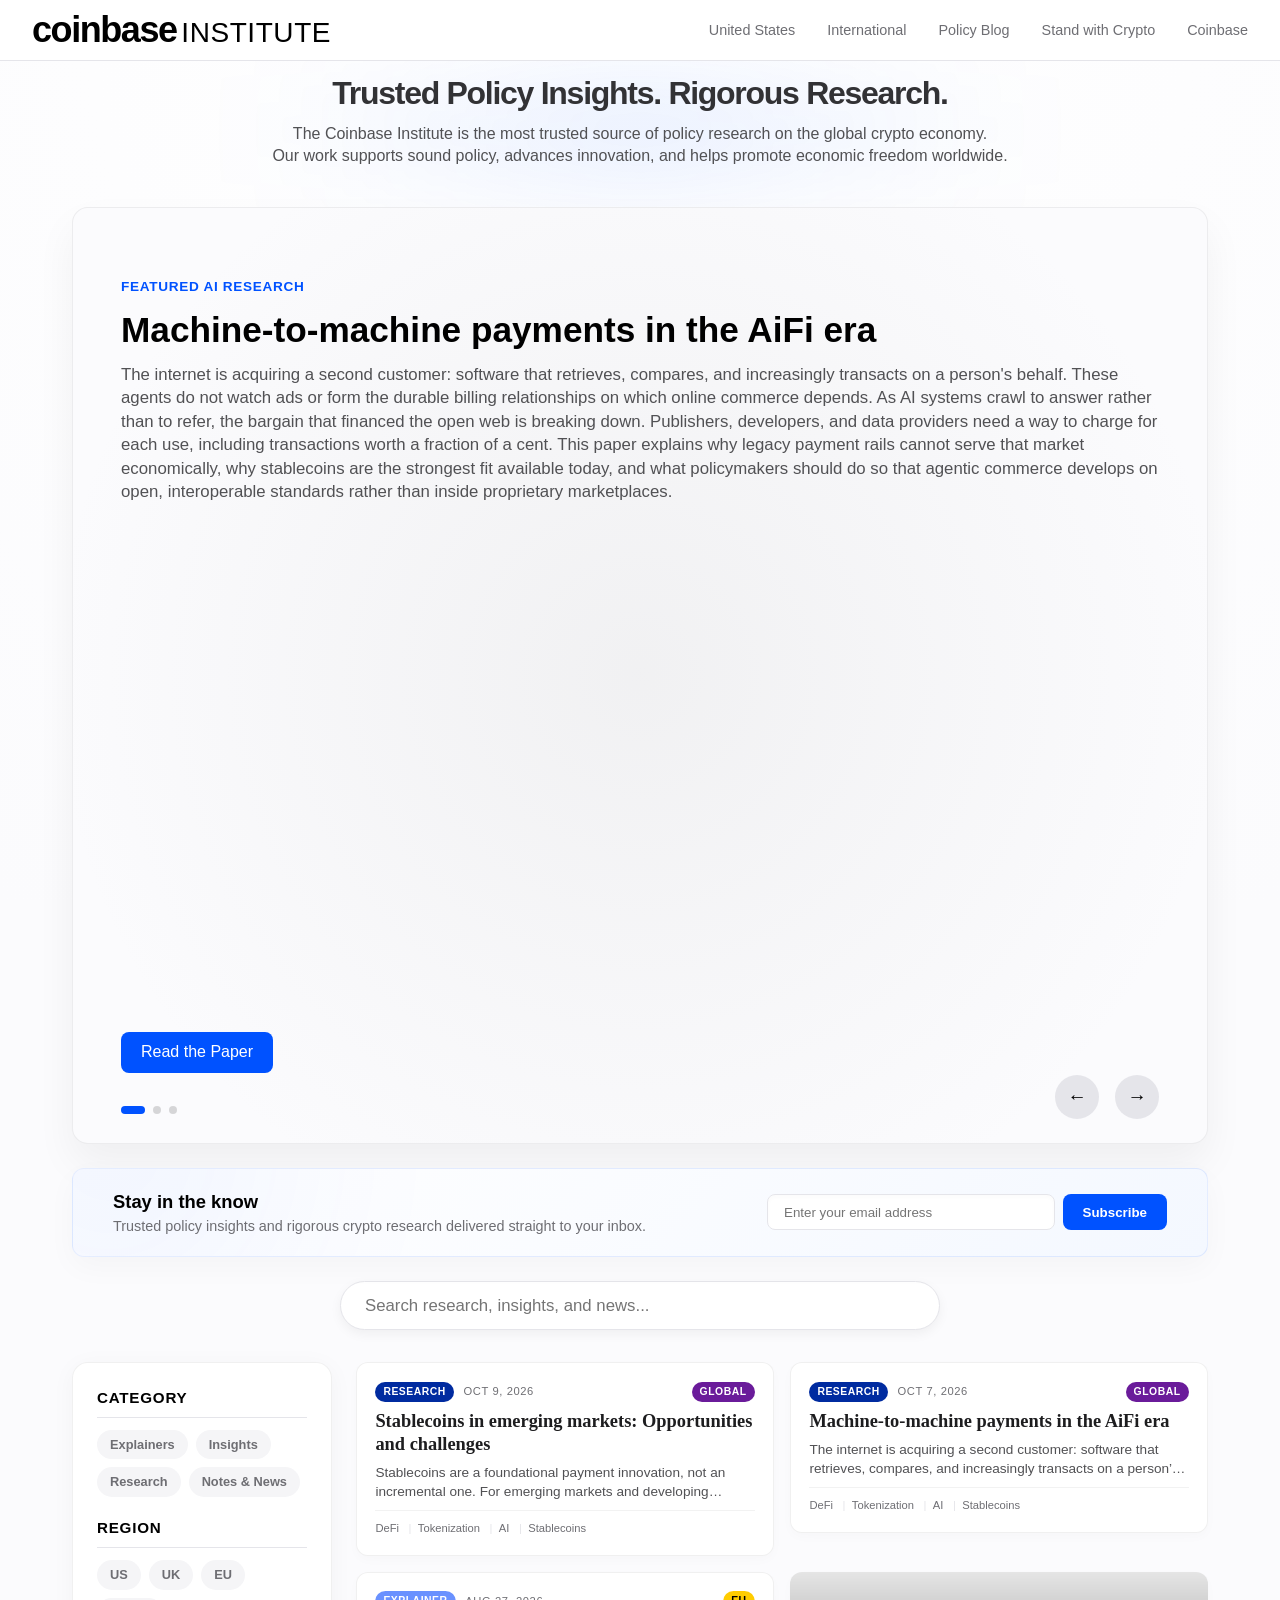
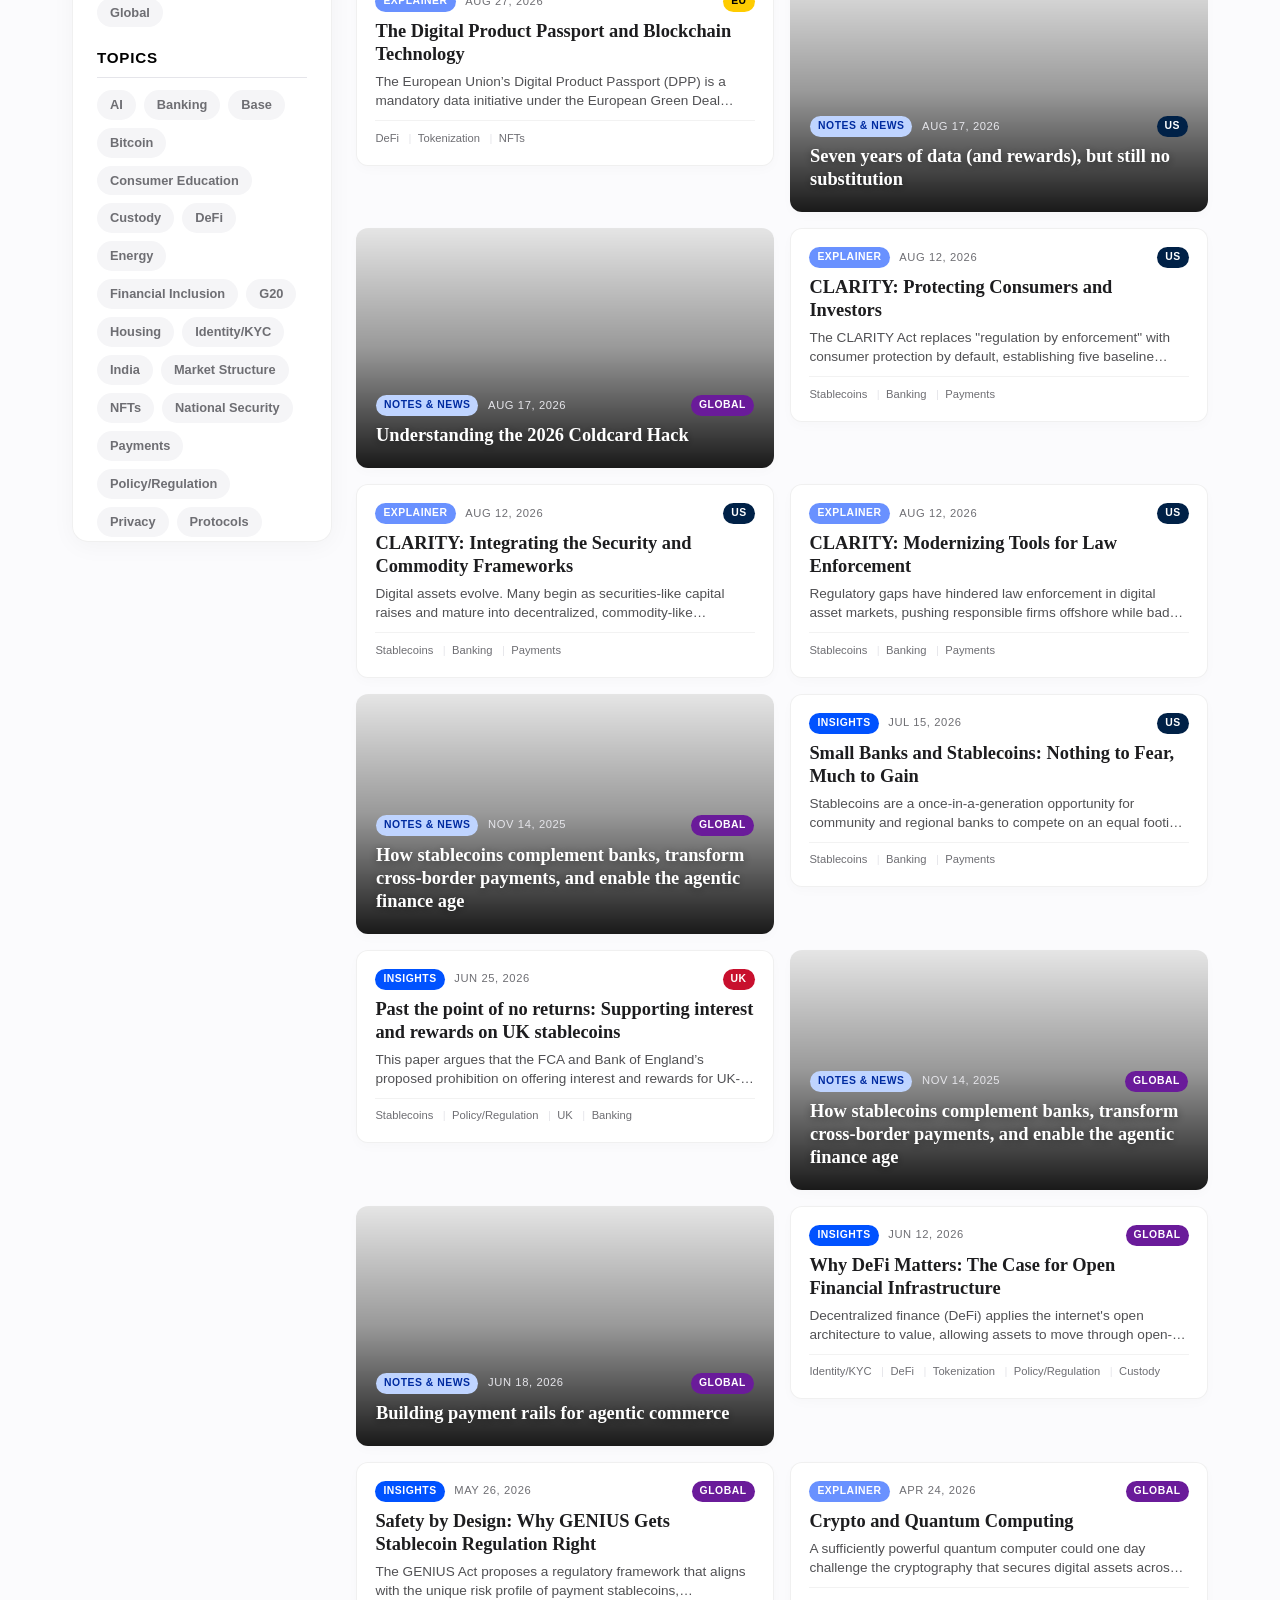
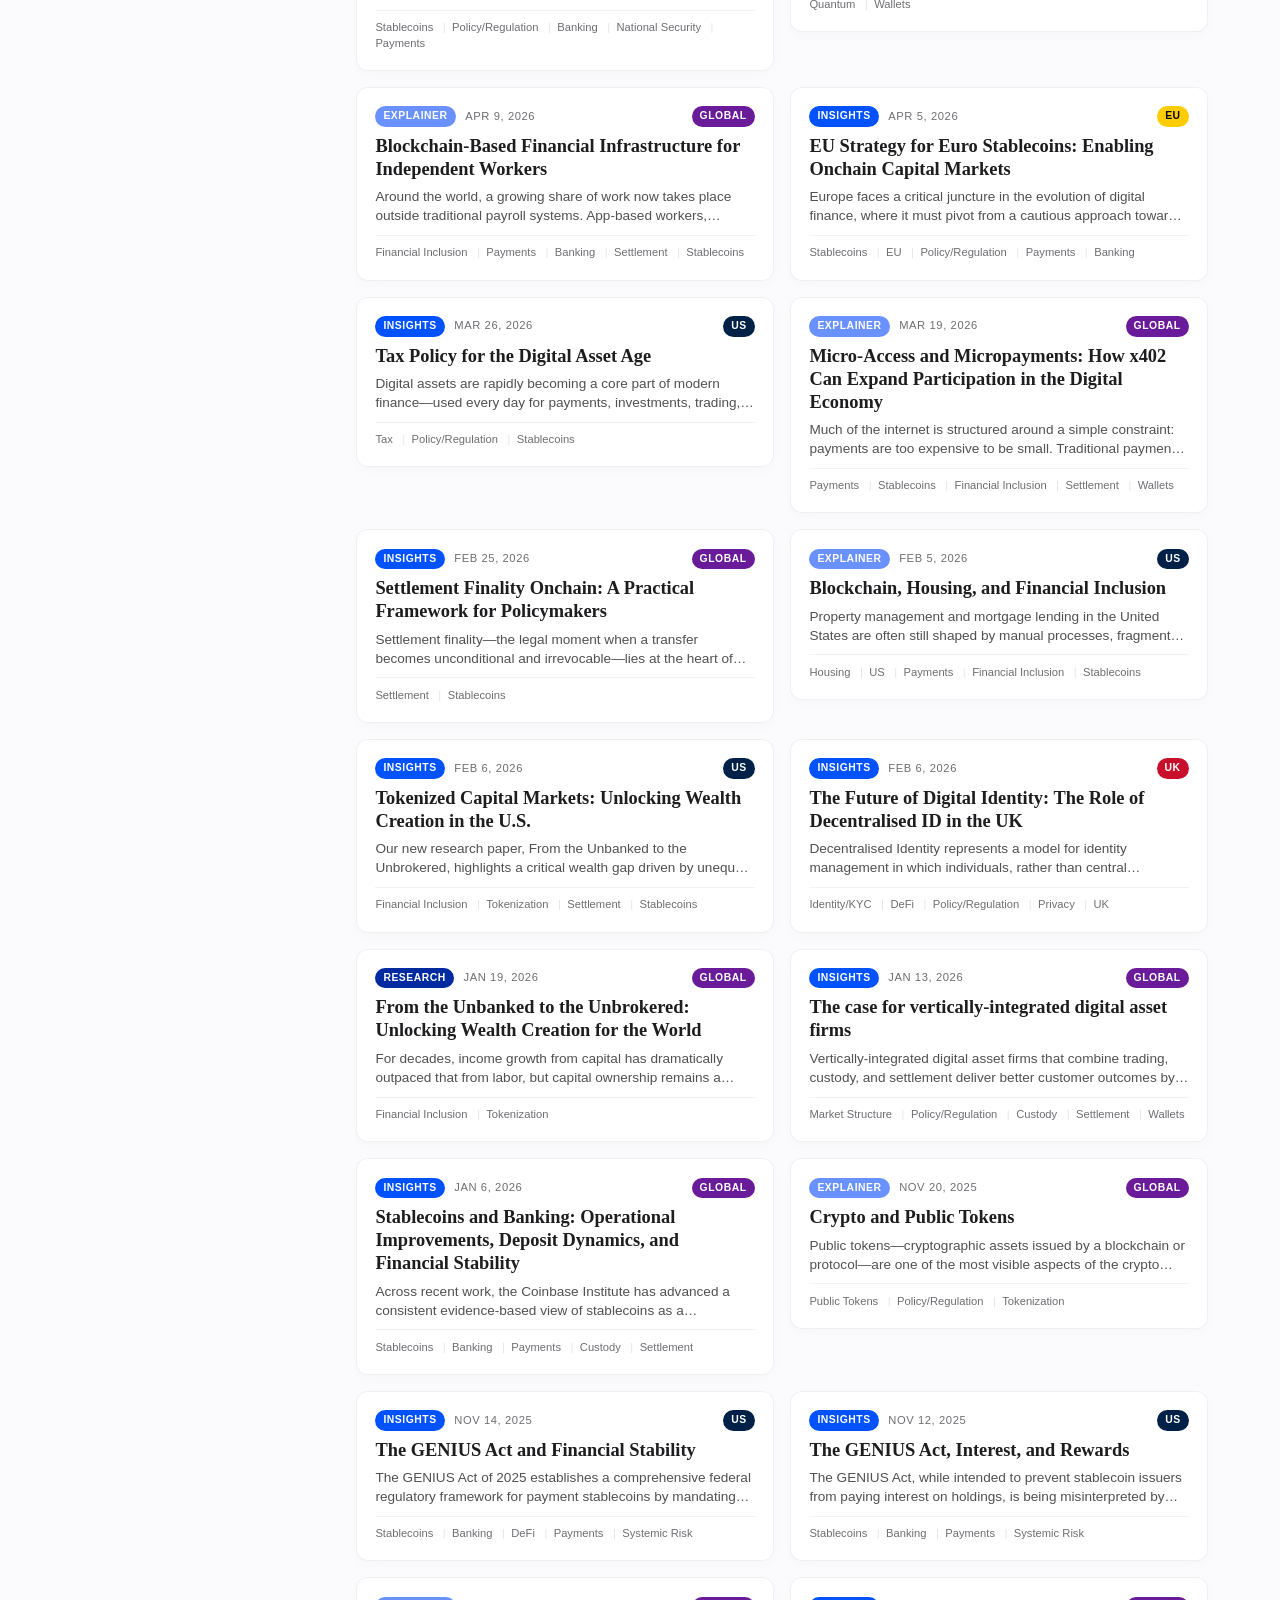
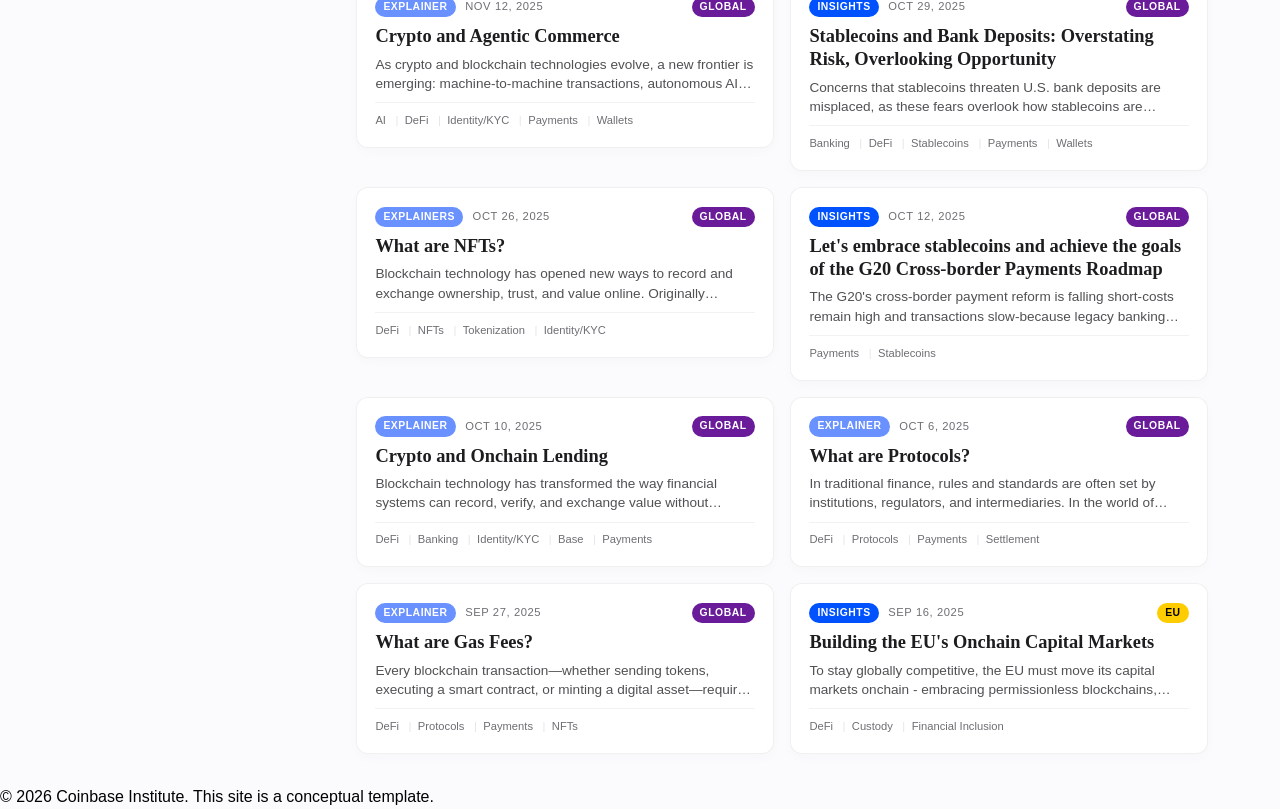
==== index.html @ 9f31e8f9 "Add files via upload" ====
<!DOCTYPE html>
<html lang="en">
<head>
    <meta charset="UTF-8">
    <meta name="viewport" content="width=device-width, initial-scale=1.0">
    <title>Coinbase Institute | Research & Policy</title>
    <style>
        
        /* Coinbase Sans Custom Fonts */
        @font-face {
            font-family: 'Coinbase Sans';
            src: url('Coinbase_Sans-Regular-web-1.32.ttf') format('truetype');
            font-weight: 400;
            font-style: normal;
        }
        @font-face {
            font-family: 'Coinbase Sans';
            src: url('Coinbase_Text-Medium-web-1.32.ttf') format('truetype');
            font-weight: 500;
            font-style: normal;
        }
        @font-face {
            font-family: 'Coinbase Sans';
            src: url('Coinbase_Sans-Bold-web-1.32.ttf') format('truetype');
            font-weight: 700;
            font-style: normal;
        }

        :root {
            /* Brand Guidelines Colors */
            --primary: #000000;
            --bg-color: #ffffff;
            --text-secondary: #6e6e73;
            --accent: #0052FF;
            --gold-accent: #CFB53B; 
            --silver-bg: #F5F5F7;
            --border-color: #e5e5ea;
            
            --font-sans: 'Coinbase Sans', -apple-system, BlinkMacSystemFont, "Segoe UI", Roboto, Helvetica, Arial, sans-serif;
            --font-serif: 'Coinbase Sans', Georgia, serif;
        }

        * {
            box-sizing: border-box;
            margin: 0;
            padding: 0;
        }

        body {
            font-family: var(--font-sans);
            color: var(--primary);
            background-color: var(--bg-color);
            line-height: 1.4;
            -webkit-font-smoothing: antialiased;
            background-color: #fbfbfd;
            background-image: radial-gradient(circle at 50% 0%, #ffffff 0%, #fbfbfd 100%);
            background-attachment: fixed;
        }

        header {
            border-bottom: 1px solid var(--border-color);
            padding: 0.75rem 2rem;
            display: flex;
            justify-content: space-between;
            align-items: center;
            position: sticky;
            top: 0;
            background: rgba(255, 255, 255, 0.95);
            backdrop-filter: blur(10px);
            z-index: 100;
        }

        .logo {
            text-decoration: none;
            color: var(--primary);
            display: flex;
            align-items: baseline;
            gap: 0.3rem;
            line-height: 1;
        }
        
        .logo .logo-bold {
            font-family: var(--font-sans);
            font-weight: 700;
            font-size: 2.25rem;
            letter-spacing: -0.04em;
        }

        .logo .logo-light {
            font-family: var(--font-sans);
            font-weight: 400; 
            font-size: 1.75rem;
            text-transform: uppercase;
            letter-spacing: 0.02em;
            color: var(--primary);
        }

        nav ul {
            display: flex;
            list-style: none;
            gap: 2rem;
        }

        nav a {
            text-decoration: none;
            color: var(--text-secondary);
            font-weight: 500;
            font-size: 0.9rem;
            transition: color 0.2s;
        }

        nav a:hover, nav a.active {
            color: var(--primary);
        }

        main {
            max-width: 1200px;
            margin: 0 auto;
            padding: 1rem 2rem 2rem; 
        }

        .hero {
            position: relative !important;
            margin: 0 auto 1.5rem auto !important;
            max-width: 100% !important; 
            display: flex !important;
            flex-direction: column !important;
            align-items: center !important;
            justify-content: center !important;
            text-align: center !important;
            padding: 0 0 1rem 0 !important; 
        }
        .hero::before {
            content: '';
            position: absolute;
            top: -10%; left: -10%; right: -10%; bottom: -10%;
            background: radial-gradient(circle at 50% 50%, rgba(0, 82, 255, 0.08) 0%, transparent 60%);
            z-index: -1;
            border-radius: 50%;
            filter: blur(40px);
            pointer-events: none;
        }
        .hero h1 {
            width: 100% !important;
            text-align: center !important;
            font-size: 3 rem !important;
            font-weight: 700 !important;
            letter-spacing: -0.04em !important;
            color: #323235 !important;
            margin-bottom: 0.75rem !important; 
            line-height: 1.05 !important;
            display: block !important;
        }
        .hero p {
            width: 100% !important;
            text-align: center !important;
            font-size: 2 rem !important;
            color: #515154 !important;
            max-width: 100% !important; 
            margin: 0 auto !important;
            display: block !important;
        }

        /* -- INTERACTIVE CAROUSEL ENHANCEMENTS -- */
        .carousel-wrapper {
            background: #fbfbfd !important;
            border-radius: 16px !important;
            margin-bottom: 1.5rem !important; 
            box-shadow: 0 20px 40px rgba(0,0,0,0.05) !important;
            border: 1px solid rgba(0,0,0,0.06) !important;
            position: relative;
            overflow: hidden;
            transition: box-shadow 0.4s ease, border-color 0.4s ease !important;
        }

        .carousel-wrapper:hover {
            box-shadow: 0 0 40px rgba(0, 0, 0, 0.08) !important;
            border-color: rgba(0, 0, 0, 0.1) !important;
        }

        .carousel-wrapper::before {
            content: '';
            position: absolute;
            top: -50%; left: -50%;
            width: 200%; height: 200%;
            background: radial-gradient(circle at center, rgba(200, 200, 200, 0.2) 0%, transparent 40%);
            animation: rotateOrb 20s linear infinite;
            pointer-events: none;
            z-index: 0;
        }

        @keyframes rotateOrb {
            0% { transform: rotate(0deg) scale(1); }
            50% { transform: rotate(180deg) scale(1.2); }
            100% { transform: rotate(360deg) scale(1); }
        }

        .carousel-track {
            display: flex;
            transition: transform 0.5s ease-in-out;
            z-index: 1;
            position: relative;
        }
        
        .carousel-slide {
            min-width: 100%;
            padding: 3rem 3rem; 
            box-sizing: border-box;
            display: flex;
            flex-direction: column;
            justify-content: center;
        }

        .carousel-slide h2 {
            font-size: 2.2rem;
            line-height: 1.2;
            margin-bottom: 0.75rem;
            color: #000000 !important; 
            font-weight: 700 !important;
        }

        .carousel-slide p {
            font-size: 1.05rem;
            color: #515154 !important;
            margin-bottom: 1.5rem;
            max-width: 100%;
        }

        .carousel-slide a.btn {
            display: inline-block;
            background: #0052FF !important;
            color: #ffffff !important;
            padding: 0.6rem 1.25rem;
            text-decoration: none;
            border-radius: 8px !important;
            font-weight: 500;
            width: fit-content;
            transition: background 0.2s;
        }

        .carousel-slide a.btn:hover {
            background: #0040cc !important;
        }

        .carousel-slide .category-tag {
            background: transparent !important;
            color: var(--accent) !important;
            border: none !important;
            padding: 0 !important;
            margin-bottom: 0.75rem !important;
            font-weight: 700 !important;
            font-size: 0.85rem !important;
            text-transform: uppercase !important;
            letter-spacing: 0.05em !important;
        }

        /* Animate Content within active slide */
        .carousel-slide h2, .carousel-slide p, .carousel-slide a.btn, .carousel-slide .category-tag {
            opacity: 0;
            transform: translateY(15px);
            transition: all 0.6s cubic-bezier(0.16, 1, 0.3, 1);
        }

        .carousel-slide.active h2, .carousel-slide.active p, .carousel-slide.active a.btn, .carousel-slide.active .category-tag {
            opacity: 1;
            transform: translateY(0);
        }

        .carousel-slide.active .category-tag { transition-delay: 0.1s; }
        .carousel-slide.active h2 { transition-delay: 0.2s; }
        .carousel-slide.active p { transition-delay: 0.3s; }
        .carousel-slide.active a.btn { transition-delay: 0.4s; }

        .carousel-controls {
            position: absolute;
            bottom: 1.5rem;
            right: 3rem;
            display: flex;
            gap: 1rem;
            z-index: 20;
        }

        .carousel-btn {
            background: #e5e5ea !important;
            border: none;
            color: #000000 !important;
            width: 44px;
            height: 44px;
            border-radius: 50%;
            cursor: pointer;
            display: flex;
            align-items: center;
            justify-content: center;
            font-size: 1.2rem;
            transition: background 0.2s;
            font-family: inherit;
        }

        .carousel-btn:hover {
            background: #d1d1d6 !important;
        }

        .carousel-indicators {
            position: absolute;
            bottom: 1.8rem;
            left: 3rem; 
            display: flex;
            gap: 8px;
            z-index: 10;
        }

        .indicator {
            width: 8px; height: 8px;
            border-radius: 50%;
            background: rgba(0,0,0,0.15);
            cursor: pointer;
            transition: all 0.3s cubic-bezier(0.16, 1, 0.3, 1);
        }

        .indicator:hover {
            background: rgba(0,0,0,0.4);
        }

        .indicator.active {
            width: 24px;
            border-radius: 4px;
            background: var(--accent);
        }

        .carousel-inline-image {
            width: 100%;
            height: 480px;
            background-color: transparent;
            background-size: contain;
            background-repeat: no-repeat;
            background-position: center;
            border-radius: 8px;
            margin-bottom: 1.5rem;
            border: none;
            box-shadow: none;
            mix-blend-mode: darken;
        }

        /* --- LIGHT THEME SUBSCRIBE SECTION --- */
        .subscribe-section {
            background: linear-gradient(135deg, #ffffff 0%, #f4f8ff 100%) !important;
            border: 1px solid rgba(0, 82, 255, 0.1) !important;
            border-radius: 12px !important;
            padding: 1.25rem 2.5rem !important;
            margin-bottom: 1.5rem !important; 
            box-shadow: 0 10px 30px rgba(0,0,0,0.03) !important;
            display: flex;
            align-items: center;
            justify-content: space-between;
            gap: 2rem;
            flex-wrap: nowrap;
            position: relative;
            overflow: hidden;
        }

        /* Subtle blue glow in the background instead of gold */
        .subscribe-section::after {
            content: '';
            position: absolute;
            bottom: -50%; left: -10%;
            width: 300px; height: 300px;
            background: var(--accent);
            filter: blur(120px);
            opacity: 0.08; 
            border-radius: 50%;
            pointer-events: none;
        }

        .subscribe-text {
            flex: 1;
            min-width: 0;
            position: relative;
            z-index: 2;
        }

        .subscribe-text h3 {
            color: var(--primary) !important;
            font-family: var(--font-sans) !important;
            font-weight: 700 !important;
            font-size: 1.15rem !important;
            margin-bottom: 0.1rem !important;
        }

        .subscribe-text p {
            color: var(--text-secondary) !important;
            font-size: 0.9rem !important;
            white-space: nowrap !important;
            overflow: hidden !important;
            text-overflow: ellipsis !important;
            margin: 0 !important;
        }

        .subscribe-form { 
            flex: 0 0 400px;
            display: flex;
            gap: 0.5rem;
            margin: 0 !important;
            position: relative;
            z-index: 2;
        }

        /* Light themed input field */
        .subscribe-form input { 
            background: #ffffff !important; 
            border: 1px solid var(--border-color) !important;
            color: var(--primary) !important;
            flex-grow: 1;
            padding: 0.6rem 1rem !important;
            border-radius: 8px !important;
            outline: none;
            box-shadow: inset 0 2px 4px rgba(0,0,0,0.02);
        }

        .subscribe-form input:focus { 
            border-color: var(--accent) !important; 
            box-shadow: 0 0 0 3px rgba(0, 82, 255, 0.1) !important;
        }

        .subscribe-form button {
            background: var(--accent) !important;
            color: #ffffff !important;
            padding: 0 1.25rem !important;
            border: none;
            border-radius: 8px !important;
            font-weight: 600;
            cursor: pointer;
            white-space: nowrap;
            transition: background 0.2s;
        }

        .subscribe-form button:hover { 
            background: #0040cc !important; 
        }

        .search-section {
            margin-bottom: 2rem; 
            display: flex;
            justify-content: center;
            padding: 0 2rem;
        }
        .search-section input {
            width: 100%;
            max-width: 600px;
            padding: 0.85rem 1.5rem;
            font-size: 1.05rem;
            border-radius: 30px;
            border: 1px solid var(--border-color);
            box-shadow: 0 4px 12px rgba(0,0,0,0.05);
            outline: none;
            transition: all 0.3s;
            font-family: var(--font-sans);
        }
        .search-section input:focus {
            border-color: var(--accent);
            box-shadow: 0 4px 20px rgba(0, 82, 255, 0.15);
        }

        .content-layout {
            display: flex;
            gap: 1.5rem; 
            align-items: flex-start;
        }

        /* Checkbox Filters */
        .checkbox-controls {
            background: rgba(255, 255, 255, 0.85);
            backdrop-filter: saturate(180%) blur(20px);
            -webkit-backdrop-filter: saturate(180%) blur(20px);
            border: 1px solid rgba(0, 0, 0, 0.06);
            box-shadow: 0 4px 24px rgba(0,0,0,0.04);
            border-radius: 16px;
            margin-bottom: 1.5rem;
            padding: 1.5rem; 
            color: var(--primary);
            display: flex;
            flex-direction: column;
            gap: 1.25rem; 
            flex: 0 0 260px; 
            position: sticky;
            top: 100px;
            max-height: calc(100vh - 120px);
            overflow-y: auto;
        }
        
        .checkbox-controls::-webkit-scrollbar { width: 6px; }
        .checkbox-controls::-webkit-scrollbar-track { background: transparent; }
        .checkbox-controls::-webkit-scrollbar-thumb { background: rgba(0,0,0,0.1); border-radius: 10px; }
        
        .filter-group h4 {
            font-family: var(--font-sans);
            font-size: 0.95rem;
            margin-bottom: 0.75rem;
            color: var(--primary);
            border-bottom: 1px solid var(--border-color);
            padding-bottom: 0.5rem;
            font-weight: 700;
            text-transform: uppercase;
            letter-spacing: 0.05em;
        }
        
        .checkbox-list {
            display: flex;
            flex-wrap: wrap;
            gap: 0.5rem; 
        }
        
        .filter-pill { display: inline-block; margin: 0; }
        .filter-pill input { display: none; }
        
        .filter-pill span {
            display: inline-block;
            padding: 5px 12px;
            border-radius: 20px;
            font-size: 0.8rem;
            font-weight: 600;
            background: var(--silver-bg);
            color: var(--text-secondary);
            cursor: pointer;
            transition: all 0.2s;
            border: 1px solid transparent;
            user-select: none;
        }
        
        .filter-pill:hover span { background: #e5e5ea; color: var(--primary); }
        .filter-pill input:checked + span { background: var(--primary); color: #ffffff; }

        /* Types (Categories) - Shades of Blue (Light to Dark) */
        .filter-pill input[value="notes-and-news"]:checked + span { background: #BFD4FF; color: #002BA0; border-color: #BFD4FF; } 
        .filter-pill input[value="explainers"]:checked + span { background: #6991FF; color: #ffffff; border-color: #6991FF; }
        .filter-pill input[value="insights"]:checked + span { background: #0052FF; color: #ffffff; border-color: #0052FF; }
        .filter-pill input[value="research"]:checked + span { background: #002BA0; color: #ffffff; border-color: #002BA0; } 

        /* Countries (Regions) */
        .filter-pill input[value="us"].geo-cb:checked + span { background: #002147; color: #ffffff; border-color: #002147; } /* US Blue */
        .filter-pill input[value="uk"].geo-cb:checked + span { background: #C8102E; color: #ffffff; border-color: #C8102E; } /* UK Red */
        .filter-pill input[value="eu"].geo-cb:checked + span { background: #FFCC00; color: #000000; border-color: #FFCC00; } /* EU Yellow */
        .filter-pill input[value="global"].geo-cb:checked + span { background: #6a1b9a; color: #ffffff; border-color: #6a1b9a; } /* Global Purple */

        /* Research Grid & Cards */
        .research-grid {
            flex: 1;
            grid-template-columns: repeat(auto-fill, minmax(280px, 1fr)) !important;
            width: 100%;
            display: grid;
            gap: 1rem; 
            align-items: start;
        }

        .card {
            display: flex;
            flex-direction: column;
            text-decoration: none;
            background: #ffffff !important;
            border: 1px solid rgba(0,0,0,0.06) !important;
            border-radius: 12px !important;
            padding: 1.15rem !important; 
            transition: all 0.3s cubic-bezier(0.16, 1, 0.3, 1) !important;
            box-shadow: 0 4px 12px rgba(0,0,0,0.02) !important;
            position: relative;
            min-height: auto;
            color: #1d1d1f !important;
            overflow: hidden;
        }

        .card[data-category="notes-and-news"] {
            cursor: pointer;
        }

        .card:hover {
            transform: translateY(-4px) !important;
            box-shadow: 0 12px 24px rgba(0, 0, 0, 0.08) !important;
            border-color: var(--accent) !important;
        }
        
        .card-meta {
            display: flex;
            justify-content: space-between;
            align-items: center;
            font-size: 0.75rem;
            margin-bottom: 0.5rem;
            text-transform: uppercase;
            letter-spacing: 0.05em;
            font-weight: 700;
        }
        
        .meta-left {
            display: flex;
            align-items: center;
            gap: 0.6rem;
        }
        
        .date-tag {
            color: var(--text-secondary);
            font-weight: 500;
            font-size: 0.7rem;
        }
        
        /* Category Pill Styling - Matches filter styling */
        .category-tag {
            padding: 3px 8px !important;
            border-radius: 12px !important;
            font-size: 0.65rem;
            font-weight: 700;
            text-transform: uppercase;
            letter-spacing: 0.05em;
            background: #f5f5f7 !important; 
            color: var(--primary) !important;
        }
        .card[data-category="notes-and-news"] .category-tag { background: #BFD4FF !important; color: #002BA0 !important; }
        .card[data-category="explainers"] .category-tag { background: #6991FF !important; color: #ffffff !important; }
        .card[data-category="insights"] .category-tag { background: #0052FF !important; color: #ffffff !important; }
        .card[data-category="research"] .category-tag { background: #002BA0 !important; color: #ffffff !important; }

        /* Geo Pill Styling - Matches filter styling */
        .geo-tag {
            padding: 3px 8px !important;
            border-radius: 12px !important;
            font-size: 0.65rem !important;
            font-weight: 700 !important;
            text-transform: uppercase;
            letter-spacing: 0.05em;
        }
        .card[data-geo="us"] .geo-tag { background: #002147 !important; color: #ffffff !important; }
        .card[data-geo="uk"] .geo-tag { background: #C8102E !important; color: #ffffff !important; }
        .card[data-geo="eu"] .geo-tag { background: #FFCC00 !important; color: #000000 !important; }
        .card[data-geo="global"] .geo-tag { background: #6a1b9a !important; color: #ffffff !important; }

        .card h2 {
            font-family: var(--font-serif);
            font-size: 1.15rem;
            line-height: 1.25;
            margin-bottom: 0.4rem;
            font-weight: 600;
            color: #1d1d1f !important;
        }
        .tldr {
            font-size: 0.85rem;
            color: #515154 !important;
            line-height: 1.4;
            margin-bottom: 0;
            display: -webkit-box;
            -webkit-line-clamp: 2;
            -webkit-box-orient: vertical;
            overflow: hidden;
            max-height: 2.8em;
            transition: max-height 0.4s ease, margin-bottom 0.4s ease !important;
            opacity: 1 !important;
        }
        .card:hover .tldr {
            -webkit-line-clamp: 20;
            max-height: 1200px;
            margin-bottom: 0.5rem;
            margin-top: 0 !important;
        }
        
        /* Topic Tags (Uncolored, separated by |) */
        .tags-container {
            font-size: 0.7rem;
            display: flex;
            flex-wrap: wrap;
            gap: 0; 
            margin-top: 0.6rem;
            border-top: 1px solid rgba(0,0,0,0.05) !important;
            padding-top: 0.6rem;
            align-items: center;
        }
        
        .tag-pill {
            background: transparent !important;
            color: var(--text-secondary) !important;
            border: none !important;
            padding: 0 !important;
            font-weight: 500 !important;
        }
        
        .tag-pill:not(:last-child)::after {
            content: ' | ';
            color: var(--border-color);
            margin: 0 0.4rem;
        }

        .card-thumbnail {
            width: 100%;
            height: 140px; 
            background-color: transparent;
            background-size: contain;
            background-repeat: no-repeat;
            background-position: center;
            border-radius: 8px;
            margin-bottom: 1rem;
            border: none;
            flex-shrink: 0;
            transition: transform 0.4s cubic-bezier(0.16, 1, 0.3, 1);
            mix-blend-mode: darken;
        }
        
        .card:hover .card-thumbnail { transform: scale(1.02); }


        /* --- NOTES & NEWS: FULL-CARD VISUAL (COVER STYLE) --- */

        .card[data-category="notes-and-news"] {
            position: relative;
            padding: 1.25rem !important;
            overflow: hidden;
            display: flex;
            flex-direction: column;
            justify-content: flex-end; /* Pushes the title to the bottom initially */
            min-height: 240px; /* Matches the approximate height of your normal cards */
            border: none !important; /* Removes the blue border since the image is the border */
        }

        /* 1. Make the thumbnail cover the entire card */
        .card[data-category="notes-and-news"] .card-thumbnail {
            position: absolute;
            top: 0;
            left: 0;
            width: 100%;
            height: 100%;
            margin: 0;
            border-radius: 0; /* The main .card border-radius clips it automatically */
            background-size: cover;
            z-index: 1;
            transition: transform 0.6s cubic-bezier(0.16, 1, 0.3, 1);
            mix-blend-mode: normal; /* Override the darken blend mode from the base CSS */
        }

        /* 2. Add a dark gradient overlay so the text is always readable */
        .card[data-category="notes-and-news"]::before {
            content: '';
            position: absolute;
            top: 0; right: 0; bottom: 0; left: 0;
            background: linear-gradient(to top, rgba(0,0,0,0.9) 0%, rgba(0,0,0,0.4) 50%, rgba(0,0,0,0.1) 100%);
            z-index: 2;
            transition: background 0.4s ease;
        }

        /* 3. Bring all text content above the image layer */
        .card[data-category="notes-and-news"] .card-meta,
        .card[data-category="notes-and-news"] h2,
        .card[data-category="notes-and-news"] .author-meta,
        .card[data-category="notes-and-news"] .tldr,
        .card[data-category="notes-and-news"] .tags-container {
            position: relative;
            z-index: 3;
            transition: transform 0.4s cubic-bezier(0.16, 1, 0.3, 1);
        }

        /* 4. Style text to contrast with the dark background */
        .card[data-category="notes-and-news"] h2 {
            color: #ffffff !important;
            text-shadow: 0 2px 10px rgba(0,0,0,0.5);
            margin-bottom: 0;
        }
        .card[data-category="notes-and-news"] .date-tag,
        .card[data-category="notes-and-news"] .doc-author,
        .card[data-category="notes-and-news"] .tag-pill {
            color: #e5e5ea !important;
        }
        .card[data-category="notes-and-news"] .tags-container {
            border-top: 1px solid rgba(255,255,255,0.2) !important; /* Lighter border for tags */
        }

        /* 5. Hide secondary text in the static state */
        .card[data-category="notes-and-news"] .author-meta,
        .card[data-category="notes-and-news"] .tags-container {
            max-height: 0;
            opacity: 0;
            margin: 0;
            padding: 0;
            transition: all 0.4s ease;
        }

        /* Keep the text completely hidden on the card itself */
        .card[data-category="notes-and-news"] .tldr {
            display: none; 
        }

        /* --- UPDATED HOVER BEHAVIOR --- */
        .card[data-category="notes-and-news"]:hover::before {
            background: rgba(0, 0, 0, 0.7); 
        }
        .card[data-category="notes-and-news"]:hover .card-thumbnail {
            transform: scale(1.05);
        }
        .card[data-category="notes-and-news"]:hover .author-meta {
            max-height: 30px; opacity: 1; margin-top: 0.75rem; margin-bottom: 0.25rem;
        }
        .card[data-category="notes-and-news"]:hover .tags-container {
            max-height: 40px; opacity: 1; margin-top: 0.5rem; padding-top: 0.6rem;
        }

        /* Add a "Read Article" prompt on hover */
        .card[data-category="notes-and-news"]::after {
            content: 'Read Article \2192';
            position: absolute;
            bottom: -40px;
            left: 1.25rem;
            color: #ffffff;
            font-weight: 700;
            font-size: 0.95rem;
            z-index: 3;
            transition: all 0.4s cubic-bezier(0.16, 1, 0.3, 1);
            opacity: 0;
        }
        .card[data-category="notes-and-news"]:hover::after {
            bottom: 1.25rem;
            opacity: 1;
        }

        /* Push the title up slightly to make room for the prompt */
        .card[data-category="notes-and-news"]:hover .card-meta,
        .card[data-category="notes-and-news"]:hover h2,
        .card[data-category="notes-and-news"]:hover .author-meta,
        .card[data-category="notes-and-news"]:hover .tags-container {
            transform: translateY(-25px);
        }

        /* --- READING MODAL STYLES --- */
        .reading-modal {
            display: none;
            position: fixed;
            top: 0; left: 0; width: 100%; height: 100%;
            background: rgba(0, 0, 0, 0.75);
            backdrop-filter: blur(8px);
            -webkit-backdrop-filter: blur(8px);
            z-index: 9999;
            justify-content: center;
            align-items: center;
            padding: 2rem;
            opacity: 0;
            transition: opacity 0.3s ease;
        }
        .reading-modal.active {
            display: flex;
            opacity: 1;
        }
        .modal-content {
            background: var(--bg-color);
            width: 100%;
            max-width: 1000px;
            max-height: 90vh;
            border-radius: 16px;
            overflow-y: auto;
            position: relative;
            box-shadow: 0 25px 50px rgba(0,0,0,0.25);
            display: flex;
            flex-direction: column;
        }
        .modal-close {
            position: absolute;
            top: 1.5rem; right: 1.5rem;
            background: rgba(0,0,0,0.4);
            color: white;
            border: none;
            width: 40px; height: 40px;
            border-radius: 50%;
            font-size: 1.5rem;
            cursor: pointer;
            z-index: 10;
            display: flex; justify-content: center; align-items: center;
            transition: background 0.2s;
        }
        .modal-close:hover { background: rgba(0,0,0,0.8); }

        .modal-header {
            height: 280px;
            background-size: cover;
            background-position: center;
            position: relative;
            padding: 2.5rem;
            display: flex;
            flex-direction: column;
            justify-content: flex-end;
            flex-shrink: 0;
        }
        .modal-header::before {
            content: '';
            position: absolute;
            top: 0; left: 0; right: 0; bottom: 0;
            background: linear-gradient(to top, rgba(0,0,0,0.9) 0%, rgba(0,0,0,0.3) 100%);
        }
        .modal-header > * { position: relative; z-index: 2; color: white !important; }
        .modal-header h2 { font-size: 2rem; margin: 0.5rem 0; line-height: 1.2; }

        /* Keep text at an optimal reading width and center it */
        .modal-body h3, 
        .modal-body p, 
        .modal-body ul {
            max-width: 760px;
            margin-left: auto;
            margin-right: auto;
        }

        /* Base text styling */
        .modal-body h3 {
            color: var(--primary); font-size: 1.35rem; margin-top: 2rem; margin-bottom: 1rem; font-weight: 700;
        }
        .modal-body h3:first-child { margin-top: 0; }
        .modal-body p {
            font-size: 1.1rem; line-height: 1.6; margin-bottom: 1.25rem;
        }
        .modal-body ul {
            margin-bottom: 1.5rem; padding-left: 1.5rem; font-size: 1.1rem; line-height: 1.6;
        }
        .modal-body li { margin-bottom: 0.5rem; }

        /* Let images break out and span the full width of the wider modal */
        .modal-body img {
            width: 100%;
            max-width: 1000px; 
            height: auto;
            border-radius: 8px;
            margin: 3rem auto; /* Added more vertical breathing room */
            box-shadow: 0 4px 24px rgba(0,0,0,0.08);
            border: 1px solid rgba(0,0,0,0.06);
            display: block;
        }

        /* Styling for links inside the modal */
        .modal-body a {
            color: var(--accent); /* Uses your Coinbase blue */
            text-decoration: none;
            border-bottom: 1px solid transparent;
            transition: border-bottom-color 0.2s ease;
        }

        .modal-body a:hover {
            border-bottom-color: var(--accent); /* Adds a sleek underline on hover */
        }

        /* Custom Modal Scrollbar */
        .modal-content::-webkit-scrollbar { width: 8px; }
        .modal-content::-webkit-scrollbar-track { background: var(--silver-bg); border-radius: 0 16px 16px 0;}
        .modal-content::-webkit-scrollbar-thumb { background: rgba(0,0,0,0.2); border-radius: 8px; }

        /* Responsive Breakpoints */
        @media (max-width: 900px) {
            .content-layout { flex-direction: column; }
            .checkbox-controls {
                flex: auto !important;
                width: 100% !important;
                position: static !important;
                max-height: none !important;
            }
            .subscribe-section {
                flex-direction: column;
                align-items: flex-start;
                gap: 1rem;
                padding: 1.5rem !important;
            }
            .subscribe-form {
                max-width: 100%;
                flex: auto;
                width: 100%;
            }
            .subscribe-text p { white-space: normal !important; overflow: visible !important; }
        }

        @media (max-width: 768px) {
            nav ul { display: none; }
            .carousel-slide h2 { font-size: 1.6rem; }
            .carousel-slide { padding: 2rem 1.5rem; }
            .carousel-controls { right: 1.5rem; bottom: 1.5rem; z-index: 20;}
            .carousel-indicators { left: 1.5rem; bottom: 2rem; }
            .checkbox-controls { padding: 1.25rem; }
            .modal-content { max-height: 100vh; border-radius: 0; }
        }

        @media (max-width: 600px) {
            .subscribe-form { flex-direction: column; }
            .subscribe-form button { padding: 0.85rem !important; }
        }

    </style>
</head>
<body>

    <header>
        <a href="#" class="logo"><span class="logo-bold">coinbase</span> <span class="logo-light">INSTITUTE</span></a>
        <nav>
            <ul>
                <li><a href="https://www.coinbase.com/public-policy/advocacy/united-states">United States</a></li>
                <li><a href="https://www.coinbase.com/public-policy/advocacy/international">International</a></li>
                <li><a href="https://www.coinbase.com/blog/landing/policy">Policy Blog</a></li>
                <li><a href="https://www.standwithcrypto.org/">Stand with Crypto</a></li>
                <li><a href="https://www.coinbase.com/">Coinbase</a></li>
            </ul>
        </nav>
    </header>

    <!-- Reading Modal -->
    <div class="reading-modal" id="readingModal">
        <div class="modal-content">
            <button class="modal-close" id="modalClose">&times;</button>
            <div class="modal-header" id="modalHeader"></div>
            <div class="modal-body" id="modalBody"></div>
        </div>
    </div>

    <main>
        <div class="hero">
        <div class="hero-glow"></div>
        <h1>Trusted Policy Insights. Rigorous Research.</h1>
        <p>The Coinbase Institute is the most trusted source of policy research on the global crypto economy.<br>Our work supports sound policy, advances innovation, and helps promote economic freedom worldwide.</p>
    </div>

        <div class="carousel-wrapper" id="featuredCarousel">
            <div class="carousel-track" id="carouselTrack">
                <!-- Slide 1 -->
                <div class="carousel-slide active">
                    <span class="category-tag">Featured AI Research</span>
                    <h2>Machine-to-machine payments in the AiFi era</h2>
                    <p>The internet is acquiring a second customer: software that retrieves, compares, and increasingly transacts on a person's behalf. These agents do not watch ads or form the durable billing relationships on which online commerce depends. As AI systems crawl to answer rather than to refer, the bargain that financed the open web is breaking down. Publishers, developers, and data providers need a way to charge for each use, including transactions worth a fraction of a cent. This paper explains why legacy payment rails cannot serve that market economically, why stablecoins are the strongest fit available today, and what policymakers should do so that agentic commerce develops on open, interoperable standards rather than inside proprietary marketplaces.</p>
                    <div class="carousel-inline-image" style="background-image: url('images/image_1.png');"></div>
                    <a href=" " class="btn">Read the Paper</a>
                </div>

                <!-- Slide 2 -->
                <div class="carousel-slide">
                    <span class="category-tag">Emerging Markets Research</span>
                    <h2>Stablecoins: Opportunities and Challenges for the EMDEs</h2>
                    <p>Stablecoins are a foundational payment innovation, not just a minor change. For emerging markets and developing economies (EMDEs) the potential payoff is larger than developed economies because frictions that stablecoins can remove are also larger. EMDEs also face distinct risks and challenges in adopting this innovation. This paper maps the opportunity across remittances, agentic commerce, tokenization, smart contracting, and competition in financial markets that could potentially come from a wide adoption of stablecoins; weighs the challenges and risks that come with it; set out a regulatory blueprint to manage these challenges; and closes with country specific analysis of India, Brazil, and Indonesia.</p>
                    <div class="carousel-inline-image" style="background-image: url('images/image_2.png');"></div>
                    <a href=" " class="btn">Read the Paper</a>
                </div>

                <!-- Slide 3 -->
                <div class="carousel-slide">
                    <span class="category-tag">Featured Research</span>
                    <h2>From the Unbanked to the Unbrokered: Unlocking Wealth Creation for the World</h2>
                    <p>For decades, income growth from capital has dramatically outpaced that from labor, but capital ownership remains a privilege of the few. We must bridge this divide by transitioning from the current system that excludes the majority to one that empowers them. The solution lies in technology, not just policy. By harnessing the transformational potential of tokenization and open blockchains, we unlock global markets for billions of savers and those wishing to raise capital. When the barriers of traditional financial infrastructure disappear, access to investment opportunities becomes as normal as owning a phone. This allows ordinary people to finally capture the upside from innovation and economic growth. This is how we narrow the capital chasm and increase economic freedom.</p>
                    <div class="carousel-inline-image" style="background-image: url('images/image_3.png');"></div>
                    <a href="https://www.coinbase.com/public-policy/advocacy/documents/from-the-unbanked-to-the-unbrokered" class="btn">Read the Paper</a>
                </div>
            </div>
            
            <div class="carousel-controls" style="z-index: 20;">
                <button class="carousel-btn" id="prevBtn" style="pointer-events: auto;">&#8592;</button>
                <button class="carousel-btn" id="nextBtn" style="pointer-events: auto;">&#8594;</button>
            </div>
        </div>

        <div class="subscribe-section">
            <div class="subscribe-text">
                <h3>Stay in the know</h3>
                <p>Trusted policy insights and rigorous crypto research delivered straight to your inbox.</p>
            </div>
            <form class="subscribe-form" onsubmit="event.preventDefault(); alert('Subscribed successfully!');">
                <input type="email" placeholder="Enter your email address" required>
                <button type="submit">Subscribe</button>
            </form>
        </div>

        <div class="search-section">
            <input type="text" id="searchInput" placeholder="Search research, insights, and news...">
        </div>
        
        <div class="content-layout">
            <div class="checkbox-controls">
                <div class="filter-group">
                    <h4>Category</h4>
                    <div class="checkbox-list">
                        <label class="filter-pill"><input type="checkbox" value="explainers" class="cat-cb"> <span>Explainers</span></label>
                        <label class="filter-pill"><input type="checkbox" value="insights" class="cat-cb"> <span>Insights</span></label>
                        <label class="filter-pill"><input type="checkbox" value="research" class="cat-cb"> <span>Research</span></label>
                        <label class="filter-pill"><input type="checkbox" value="notes-and-news" class="cat-cb"> <span>Notes & News</span></label>
                    </div>
                </div>
                <div class="filter-group">
                    <h4>Region</h4>
                    <div class="checkbox-list">
                        <label class="filter-pill"><input type="checkbox" value="us" class="geo-cb"> <span>US</span></label>
                        <label class="filter-pill"><input type="checkbox" value="uk" class="geo-cb"> <span>UK</span></label>
                        <label class="filter-pill"><input type="checkbox" value="eu" class="geo-cb"> <span>EU</span></label>
                        <label class="filter-pill"><input type="checkbox" value="global" class="geo-cb"> <span>Global</span></label>
                    </div>
                </div>
                <div class="filter-group">
                    <h4>Topics</h4>
                    <div class="checkbox-list">
                        <label class="filter-pill"><input type="checkbox" value="AI" class="tag-cb"> <span data-tag="AI">AI</span></label><label class="filter-pill"><input type="checkbox" value="Banking" class="tag-cb"> <span data-tag="Banking">Banking</span></label><label class="filter-pill"><input type="checkbox" value="Base" class="tag-cb"> <span data-tag="Base">Base</span></label><label class="filter-pill"><input type="checkbox" value="Bitcoin" class="tag-cb"> <span data-tag="Bitcoin">Bitcoin</span></label><label class="filter-pill"><input type="checkbox" value="Consumer Education" class="tag-cb"> <span data-tag="Consumer Education">Consumer Education</span></label><label class="filter-pill"><input type="checkbox" value="Custody" class="tag-cb"> <span data-tag="Custody">Custody</span></label><label class="filter-pill"><input type="checkbox" value="DeFi" class="tag-cb"> <span data-tag="DeFi">DeFi</span></label><label class="filter-pill"><input type="checkbox" value="Energy" class="tag-cb"> <span data-tag="Energy">Energy</span></label><label class="filter-pill"><input type="checkbox" value="Financial Inclusion" class="tag-cb"> <span data-tag="Financial Inclusion">Financial Inclusion</span></label><label class="filter-pill"><input type="checkbox" value="G20" class="tag-cb"> <span data-tag="G20">G20</span></label><label class="filter-pill"><input type="checkbox" value="Housing" class="tag-cb"> <span data-tag="Housing">Housing</span></label><label class="filter-pill"><input type="checkbox" value="Identity/KYC" class="tag-cb"> <span data-tag="Identity/KYC">Identity/KYC</span></label><label class="filter-pill"><input type="checkbox" value="India" class="tag-cb"> <span data-tag="India">India</span></label><label class="filter-pill"><input type="checkbox" value="Market Structure" class="tag-cb"> <span data-tag="Market Structure">Market Structure</span></label><label class="filter-pill"><input type="checkbox" value="NFTs" class="tag-cb"> <span data-tag="NFTs">NFTs</span></label><label class="filter-pill"><input type="checkbox" value="National Security" class="tag-cb"> <span data-tag="National Security">National Security</span></label><label class="filter-pill"><input type="checkbox" value="Payments" class="tag-cb"> <span data-tag="Payments">Payments</span></label><label class="filter-pill"><input type="checkbox" value="Policy/Regulation" class="tag-cb"> <span data-tag="Policy/Regulation">Policy/Regulation</span></label><label class="filter-pill"><input type="checkbox" value="Privacy" class="tag-cb"> <span data-tag="Privacy">Privacy</span></label><label class="filter-pill"><input type="checkbox" value="Protocols" class="tag-cb"> <span data-tag="Protocols">Protocols</span></label><label class="filter-pill"><input type="checkbox" value="Public Tokens" class="tag-cb"> <span data-tag="Public Tokens">Public Tokens</span></label><label class="filter-pill"><input type="checkbox" value="Quantum" class="tag-cb"> <span data-tag="Quantum">Quantum</span></label><label class="filter-pill"><input type="checkbox" value="Remittances" class="tag-cb"> <span data-tag="Remittances">Remittances</span></label><label class="filter-pill"><input type="checkbox" value="Security Tokens" class="tag-cb"> <span data-tag="Security Tokens">Security Tokens</span></label><label class="filter-pill"><input type="checkbox" value="Settlement" class="tag-cb"> <span data-tag="Settlement">Settlement</span></label><label class="filter-pill"><input type="checkbox" value="Stablecoins" class="tag-cb"> <span data-tag="Stablecoins">Stablecoins</span></label><label class="filter-pill"><input type="checkbox" value="Staking" class="tag-cb"> <span data-tag="Staking">Staking</span></label><label class="filter-pill"><input type="checkbox" value="Systemic Risk" class="tag-cb"> <span data-tag="Systemic Risk">Systemic Risk</span></label><label class="filter-pill"><input type="checkbox" value="Tax" class="tag-cb"> <span data-tag="Tax">Tax</span></label><label class="filter-pill"><input type="checkbox" value="Tokenization" class="tag-cb"> <span data-tag="Tokenization">Tokenization</span></label><label class="filter-pill"><input type="checkbox" value="Wallets" class="tag-cb"> <span data-tag="Wallets">Wallets</span></label>
                    </div>
                </div>
            </div>

            <div class="research-grid" id="grid">

                <a href="https://www.coinbase.com/en-de/public-policy/advocacy/documents/stablecoins-in-emerging-markets" class="card" data-category="research" data-geo="global" data-tags="defi,tokenization,stablecoins,ai">
                    <div class="card-meta">
                        <div class="meta-left">
                            <span class="category-tag">Research</span>
                            <span class="date-tag">Oct 9, 2026</span>
                        </div>
                        <span class="geo-tag">Global</span>
                    </div>
                    <h2>Stablecoins in emerging markets: Opportunities and challenges</h2>
                    <p class="tldr">Stablecoins are a foundational payment innovation, not an incremental one. For emerging markets and developing economies (EMDEs), the potential payoff is large. EMDEs also face distinct risks and challenges in adopting this innovation. This paper maps the opportunity that wider adoption could bring in agentic commerce, tokenization, smart contracting, cross-border remittances, and competition in financial markets; weighs the risks and challenges that come with it; sets out a regulatory blueprint to manage them; and closes with country-specific analysis of India, Brazil, and Indonesia.</p>
                    <div class="tags-container">
                        <span class="tag-pill" data-tag="defi">DeFi</span><span class="tag-pill" data-tag="tokenization">Tokenization</span><span class="tag-pill" data-tag="AI">AI</span><span class="tag-pill" data-tag="stablecoins">Stablecoins</span>
                    </div>
                </a>


                <a href="https://www.coinbase.com/en-de/public-policy/advocacy/documents/machine-to-machine-payments-in-the-aifi-era" class="card" data-category="research" data-geo="global" data-tags="defi,tokenization,stablecoins,ai">
                    <div class="card-meta">
                        <div class="meta-left">
                            <span class="category-tag">Research</span>
                            <span class="date-tag">Oct 7, 2026</span>
                        </div>
                        <span class="geo-tag">Global</span>
                    </div>
                    <h2>Machine-to-machine payments in the AiFi era</h2>
                    <p class="tldr">The internet is acquiring a second customer: software that retrieves, compares, and increasingly transacts on a person’s behalf. These agents do not watch ads and may have no billing relationship with the services they use. As AI systems crawl to answer rather than to refer, the bargain that financed the open web is breaking down. Publishers, developers, and data providers need a way to charge for each use, including transactions worth a fraction of a cent. This paper explains why legacy payment rails struggle to serve that market economically, why stablecoins on low-cost networks are the strongest fit available today, and how policymakers can help agentic commerce develop on open, interoperable standards rather than inside proprietary marketplaces.</p>
                    <div class="tags-container">
                        <span class="tag-pill" data-tag="defi">DeFi</span><span class="tag-pill" data-tag="tokenization">Tokenization</span><span class="tag-pill" data-tag="AI">AI</span><span class="tag-pill" data-tag="stablecoins">Stablecoins</span>
                    </div>
                </a>


                <a href="https://www.coinbase.com/en-de/public-policy/advocacy/documents/digital-product-passport-onchain" class="card" data-category="explainers" data-geo="eu" data-tags="defi,tokenization,nfts">
                    <div class="card-meta">
                        <div class="meta-left">
                            <span class="category-tag">Explainer</span>
                            <span class="date-tag">Aug 27, 2026</span>
                        </div>
                        <span class="geo-tag">EU</span>
                    </div>
                    <h2>The Digital Product Passport and Blockchain Technology</h2>
                    <p class="tldr">The European Union’s Digital Product Passport (DPP) is a mandatory data initiative under the European Green Deal aimed at tracking product provenance, material composition, and sustainability metrics to meet climate goals. To address the architectural challenge of maintaining trustworthy, interoperable data across complex and fragmented global supply chains, blockchain technology serves as a critical, decentralized substrate. By utilizing decentralized identifiers, verifiable credentials, and zero-knowledge proofs, blockchain-based DPPs create a tamper-evident record that allows stakeholders—from manufacturers to regulators—to verify essential product data without exposing sensitive commercial information. With multiple industry pilots already demonstrating scalability and effectiveness, blockchain offers a robust path toward the transparency and circularity required by upcoming EU regulations.</p>
                    <div class="tags-container">
                        <span class="tag-pill" data-tag="defi">DeFi</span><span class="tag-pill" data-tag="tokenization">Tokenization</span><span class="tag-pill" data-tag="nfts">NFTs</span>
                    </div>
                </a>


                <a href="#" class="card" data-category="notes-and-news" data-geo="us" data-tags="stablecoins,banking,payments,systemic risk">
                    <div class="card-thumbnail" style="background-image: url('images/usdcVScbdeposits.jpeg');"></div>
                    <div class="card-meta">
                        <div class="meta-left">
                            <span class="category-tag">Notes & News</span>
                            <span class="date-tag">Aug 17, 2026</span>
                        </div>
                        <span class="geo-tag">US</span>
                    </div>
                    <h2>Seven years of data (and rewards), but still no substitution</h2>
                    <div class="author-meta"><span class="doc-type">Visual Analysis</span> <span class="doc-author">Chad Harper</span></div>
                    
                    <div class="tldr">
                        <p>If stablecoins were pulling money out of community banks, this chart would look different. It would show one line climbing while the other sank. Instead, both go up.</p>
                        <p>Start with the left panel. USDC goes from nothing at its September 2018 launch to roughly $75 billion, and community bank deposits climb from about $1.8 trillion to $2.3 trillion over the same stretch. They move together through the pandemic and through the March 2023 turmoil around SVB, which tells us macro forces push both in the same direction.</p>
                        <p>The right panel is the one that matters, though. Plot monthly changes in each against the other and the fitted slope comes out at +0.022. Positive. Substitution requires a negative relationship, and after seven years of monthly observations, we cannot find one. Charles River Associates ran hundreds of simulations on the same question in July 2025 and reached the same answer.</p>
                        <p>So the deposits are still there. Community banks do face genuine pressure, but it comes from a charter pipeline that produced 412 new banks in 1984 and fewer than 100 across all of 2010 through 2024. Banning stablecoin rewards would not add a single charter.</p>
                        <p>I get that one could argue that substitution WILL still happen. But based on what evidence? What drivers? Let’s talk if you’re seeing something.</p>

                        <img src="images/7_year_view.png" alt="Chart showing USDC vs Community Bank Deposits">
                    </div>

                    <div class="tags-container">
                        <span class="tag-pill" data-tag="Stablecoins">Stablecoins</span><span class="tag-pill" data-tag="Banking">Banking</span><span class="tag-pill" data-tag="Payments">Payments</span><span class="tag-pill" data-tag="Systemic Risk">Systemic Risk</span>
                    </div>
                </a>

                <a href="#" class="card" data-category="notes-and-news" data-geo="global" data-tags="bitcoin,wallets">
                    <div class="card-thumbnail" style="background-image: url('images/coldcard-hack__4_.jpg');"></div>
                    <div class="card-meta">
                        <div class="meta-left">
                            <span class="category-tag">Notes & News</span>
                            <span class="date-tag">Aug 17, 2026</span>
                        </div>
                        <span class="geo-tag">Global</span>
                    </div>
                    <h2>Understanding the 2026 Coldcard Hack</h2>
                    <div class="author-meta"><span class="doc-type">Notes</span> <span class="doc-author">Sam Shoar</span></div>
                    
                    <div class="tldr">
                        <p>In late July and early August 2026, hackers drained more than $100 million in Bitcoin from thousands of Coldcard wallets. What made the incident so alarming was not just the scale of the theft, but the method: these were offline, air-gapped hardware wallets, and the attackers did not need physical access, phishing links, or conventional malware to break in. Instead, the answer appears to be simple and devastating: the wallets were generating seed phrases from flawed randomness.</p>
                        
                        <h3>Why seed phrase randomness matters</h3>
                        <p>When someone first sets up a hardware wallet, the device creates a seed phrase: a list of 12 to 24 words that serves as the backup for the wallet’s private keys and funds. That phrase is only secure if it is generated from true randomness or entropy. In a proper 24-word setup, the number of possible combinations is so enormous that guessing the correct phrase is effectively impossible, even with vast computing power.</p>
                        <p>To achieve that level of unpredictability, hardware wallets typically rely on a True Random Number Generator, or TRNG. These dedicated chips use tiny physical sources of chaos to produce randomness that cannot be practically predicted.</p>

                        <h3>What went wrong</h3>
                        <p>Coldcard reportedly included a high-quality TRNG chip, but the problem was not the chip itself. The failure came from the firmware. A 2021 code update added a safeguard intended to verify that the secure TRNG was active. But because of a syntax error, the check only confirmed that the configuration existed, not that it was actually enabled. In practice, that meant the device could silently bypass the secure randomness chip and fall back to a much weaker software-based method for generating seed phrases.</p>
                        <p>As a result, the 24-word seed phrases produced by affected devices were not truly random. Instead of facing an unimaginably large universe of possible combinations, attackers were able to focus on a much smaller set of likely seed phrases generated by the faulty logic.</p>

                        <h3>Why this matters beyond Coldcard</h3>
                        <p>This incident should be a wake-up call for anyone who assumes “offline” automatically means “safe.” Air-gapping protects against many attacks, but it cannot compensate for weak cryptography or broken randomness at the moment a wallet is created.</p>
                        <p>At the same time, this does not mean all hardware wallets are vulnerable in the same way. Stronger designs follow a defense-in-depth model so that a single bug does not make seed generation guessable. That usually means:</p>
                        <ul>
                            <li>Using heavily audited randomness components that meet strict standards</li>
                            <li>Combining multiple independent sources of entropy</li>
                            <li>Requiring the device to cryptographically prove that those entropy sources were actually used</li>
                        </ul>

                        <h3>The bigger lesson</h3>
                        <p>The Coldcard hack is a reminder that security can fail in invisible ways. A wallet may look physically secure, remain offline, and never touch a phishing link, yet still be fatally compromised if the math underneath it is wrong. In crypto, trust does not come from appearances. It comes from sound engineering, verified randomness, and systems designed to fail safely even when one layer breaks.</p>
                    </div>

                    <div class="tags-container">
                        <span class="tag-pill" data-tag="bitcoin">Bitcoin</span><span class="tag-pill" data-tag="wallet">Wallet</span>
                    </div>
                </a>

                <a href="https://www.coinbase.com/en-de/public-policy/advocacy/documents/default-consumer-protection-for-digital-asset-markets" class="card" data-category="explainers" data-geo="us" data-tags="stablecoins,banking,payments">
                    <div class="card-meta">
                        <div class="meta-left">
                            <span class="category-tag">Explainer</span>
                            <span class="date-tag">Aug 12, 2026</span>
                        </div>
                        <span class="geo-tag">US</span>
                    </div>
                    <h2>CLARITY: Protecting Consumers and Investors</h2>
                    <p class="tldr">The CLARITY Act replaces "regulation by enforcement" with consumer protection by default, establishing five baseline protections that apply uniformly to every federally regulated digital asset platform: segregation of customer assets, bans on conflicts of interest, mandatory public disclosures, a dedicated retail advocate, and strong identity and anti–money laundering controls to address cyber-theft and scams. Together, they give American consumers a level of safeguard comparable to what they already expect in traditional financial markets.</p>
                    <div class="tags-container">
                        <span class="tag-pill" data-tag="Stablecoins">Stablecoins</span><span class="tag-pill" data-tag="Banking">Banking</span><span class="tag-pill" data-tag="Payments">Payments</span>
                    </div>
                </a>


                <a href="https://www.coinbase.com/public-policy/advocacy/documents/integrating-securities-and-commodities-oversight" class="card" data-category="explainers" data-geo="us" data-tags="stablecoins,banking,payments">
                    <div class="card-meta">
                        <div class="meta-left">
                            <span class="category-tag">Explainer</span>
                            <span class="date-tag">Aug 12, 2026</span>
                        </div>
                        <span class="geo-tag">US</span>
                    </div>
                    <h2>CLARITY: Integrating the Security and Commodity Frameworks</h2>
                    <p class="tldr">Digital assets evolve. Many begin as securities-like capital raises and mature into decentralized, commodity-like networks, fitting cleanly in neither the securities nor the commodities regime, leaving issuers unsure which regulator applies and investors with uneven protections. The CLARITY Act replaces that static test with a single lifecycle-based framework that defines digital assets at each stage and brings issuers and intermediaries under harmonized SEC–CFTC oversight. Its six core outcomes—lifecycle jurisdiction, a harmonized intermediary perimeter, market integrity protections, a fortified illicit-finance perimeter, developer safe harbors, and sustainable agency funding—aim to deliver regulatory clarity, investor protection, and durable innovation.</p>

                    <div class="tags-container">
                        <span class="tag-pill" data-tag="Stablecoins">Stablecoins</span><span class="tag-pill" data-tag="Banking">Banking</span><span class="tag-pill" data-tag="Payments">Payments</span>
                    </div>
                </a>


                <a href="https://www.coinbase.com/public-policy/advocacy/documents/modernizing-law-enforcement" class="card" data-category="explainers" data-geo="us" data-tags="stablecoins,banking,payments">
                    <div class="card-meta">
                        <div class="meta-left">
                            <span class="category-tag">Explainer</span>
                            <span class="date-tag">Aug 12, 2026</span>
                        </div>
                        <span class="geo-tag">US</span>
                    </div>
                    <h2>CLARITY: Modernizing Tools for Law Enforcement</h2>
                    <p class="tldr">Regulatory gaps have hindered law enforcement in digital asset markets, pushing responsible firms offshore while bad actors exploit inconsistent rules. The CLARITY Act brings digital asset intermediaries and semi-decentralized protocols firmly under the Bank Secrecy Act and sanctions perimeter, aligning them with traditional financial institutions. It modernizes seizure and forfeiture rules for fast-moving digital assets, extends Treasury's Section 311 authority to onchain activity, and clarifies when platforms can pause suspicious transactions. New structures for information sharing, interagency coordination, kiosk oversight, and decentralized cybersecurity standards aim to make enforcement more timely, targeted, and effective.</p>

                    <div class="tags-container">
                        <span class="tag-pill" data-tag="Stablecoins">Stablecoins</span><span class="tag-pill" data-tag="Banking">Banking</span><span class="tag-pill" data-tag="Payments">Payments</span>
                    </div>
                </a>


                <a href="#" class="card" data-category="notes-and-news" data-geo="global" data-tags="stablecoins,banking,defi,payments,systemic risk">
                    <div class="card-thumbnail" style="background-image: url('images/payments-consulting-network.png');"></div>
                    <div class="card-meta">
                        <div class="meta-left">
                            <span class="category-tag">Notes & News</span>
                            <span class="date-tag">Nov 14, 2025</span>
                        </div>
                        <span class="geo-tag">Global</span>
                    </div>
                    <h2>How stablecoins complement banks, transform cross-border payments, and enable the agentic finance age</h2>
                    <div class="author-meta"><span class="doc-type">Interview</span> <span class="doc-author">Chad Harper</span></div>
                    
                    <div class="tldr">
                        <p>I sat down recently with Mariel Laxamana of Payments Consulting Network for a wide-ranging conversation on how stablecoins, tokenized money, and blockchain rails are reshaping global payments and the future of money movement.</p>
                        <p>We talked about why, under sound regulatory regimes, stablecoins are a complement to banks—not a drain on deposits—with multiple U.S. studies (Charles River Associates, Cornell’s Will Cong, and the Council of Economic Advisers) finding no meaningful link between stablecoin growth and bank deposits, and how properly regulated stablecoins can help even small community banks offer instant, low-cost, cross-border payments that once required a GSIB’s scale.</p>
                        <p>Cross-border flows are emerging as the clearest first real-world win, from remittances families are increasingly routing via stablecoins to B2B payments, where regulated stablecoins are today the only form of tokenized money settling across borders at scale.</p>
                        <p>We also explored the “next customer” of the internet—software agents that browse, compare, and transact on our behalf—and why a long-dormant “Payment Required” status code (HTTP 402) is becoming newly relevant as regulated, dollar-denominated stablecoins on open rails emerge as a natural way to fund machine-to-machine and agentic payments at internet speed.</p>
                        <p>The throughline is coexistence by design: tokenized central bank reserves, tokenized deposits, and stablecoins each serving the flows they’re best suited for, anchored in full-reserve backing, par redemption, and transparent disclosures. I’m looking forward to continuing this conversation with central bankers and the official sector at the Central Bank Payments Conference 2026 later this month.</p>
                    </div>

                    <div class="tags-container">
                        <span class="tag-pill" data-tag="Stablecoins">Stablecoins</span><span class="tag-pill" data-tag="Banking">Banking</span><span class="tag-pill" data-tag="DeFi">DeFi</span><span class="tag-pill" data-tag="Payments">Payments</span><span class="tag-pill" data-tag="Systemic Risk">Systemic Risk</span>
                    </div>
                </a>


                <a href="https://www.coinbase.com/public-policy/advocacy/documents/small-banks-and-stablecoins" class="card" data-category="insights" data-geo="us" data-tags="stablecoins,banking,payments">
                    <div class="card-meta">
                        <div class="meta-left">
                            <span class="category-tag">Insights</span>
                            <span class="date-tag">Jul 15, 2026</span>
                        </div>
                        <span class="geo-tag">US</span>
                    </div>
                    <h2>Small Banks and Stablecoins: Nothing to Fear, Much to Gain</h2>
                    <p class="tldr">Stablecoins are a once-in-a-generation opportunity for community and regional banks to compete on an equal footing with larger banks on payments and programmable financial services, offering 24/7, low-cost, cross-border money movement and serving as the cash leg for tokenized capital markets. And the widely voiced worry that they will drain local deposits simply doesn't hold up: multiple independent studies and Coinbase's own data find no meaningful link between stablecoin growth and community-bank outflows. As tokenized assets scale, stablecoins are more likely to complement than substitute for a bank’s core services. For small banks, the real story is opportunity.</p>
                    <div class="tags-container">
                        <span class="tag-pill" data-tag="Stablecoins">Stablecoins</span><span class="tag-pill" data-tag="Banking">Banking</span><span class="tag-pill" data-tag="Payments">Payments</span>
                    </div>
                </a>

                <a href="https://www.coinbase.com/public-policy/advocacy/documents/interest-rewards-uk-stablecoins" class="card" data-category="insights" data-geo="uk" data-tags="stablecoins,policy/regulation,uk,banking">
                    <div class="card-meta">
                        <div class="meta-left">
                            <span class="category-tag">Insights</span>
                            <span class="date-tag">Jun 25, 2026</span>
                        </div>
                        <span class="geo-tag">UK</span>
                    </div>
                    <h2>Past the point of no returns: Supporting interest and rewards on UK stablecoins</h2>
                    <p class="tldr">This paper argues that the FCA and Bank of England’s proposed prohibition on offering interest and rewards for UK-regulated stablecoins is misguided and counterproductive, as it suppresses financial innovation while stifling competition in the domestic savings market. Rather than turning stablecoins into high-risk investments, the authors contend that allowing remuneration—consistent with the treatment of other payment instruments like bank accounts—would actually enhance the utility of stablecoins as a store of value, support the UK’s monetary policy transmission, and help secure the international competitiveness of sterling in a global digital asset market.</p>
                    <div class="tags-container">
                        <span class="tag-pill" data-tag="Stablecoins">Stablecoins</span><span class="tag-pill" data-tag="Policy/Regulation">Policy/Regulation</span><span class="tag-pill" data-tag="UK">UK</span><span class="tag-pill" data-tag="Banking">Banking</span>
                    </div>
                </a>

                <a href="#" class="card" data-category="notes-and-news" data-geo="global" data-tags="stablecoins,banking,payments">
                    <div class="card-thumbnail" style="background-image: url('images/stablecoin_activity_thumb.png');"></div>
                    <div class="card-meta">
                        <div class="meta-left">
                            <span class="category-tag">Notes & News</span>
                            <span class="date-tag">Nov 14, 2025</span>
                        </div>
                        <span class="geo-tag">Global</span>
                    </div>
                    <h2>How stablecoins complement banks, transform cross-border payments, and enable the agentic finance age</h2>
                    <div class="author-meta"><span class="doc-type">Interview</span> <span class="doc-author">Chad Harper</span></div>
                    
                    <div class="tldr">
                        <p>Stablecoin-related activity has changed in 2026—2025 was about launching coins; 2026 is about wiring them into settlement infrastructure and buying the companies that do it. We have created an overview tracking stablecoin-related business announcements from July 1st, 2025, through June 10, 2026 using Claude Fable 5. Our count includes i) new stablecoin launches, ii) stablecoin-enabled settlement programs, iii) bank consortia, iv) acquisitions and infrastructure investments, v) product and distribution integrations, and vi) new market entries (i.e. charters, license applications, stablecoin-native company formations). We exclude regulatory consultations, rulemakings, and reports on volumes or flows.</p>
                        <p>The announcements are categorized by primary function rather than by announcing entity, since the largest players (SoFi, Stripe, Visa) now span bank, fintech, and issuer roles simultaneously. The total of 168 should be read as a floor: coverage is global, but the volume of activity in 2026 makes exhaustive capture unlikely.</p>

                        <img src="images/Screenshot_2026-06-24_at_09.54.10.png" alt="stablecoin relatd activity since july 1, 2025">

                    </div>

                    <div class="tags-container">
                        <span class="tag-pill" data-tag="Stablecoins">Stablecoins</span><span class="tag-pill" data-tag="Banking">Banking</span><span class="tag-pill" data-tag="Payments">Payments</span>
                    </div>
                </a>


                <div class="card" data-category="notes-and-news" data-geo="global" data-tags="stablecoins,banking,defi,payments,systemic risk">
                    <div class="card-thumbnail" style="background-image: url('images/omfif_pod_thumbnail.png');"></div>
                    <div class="card-meta">
                        <div class="meta-left">
                            <span class="category-tag">Notes & News</span>
                            <span class="date-tag">Jun 18, 2026</span>
                        </div>
                        <span class="geo-tag">Global</span>
                    </div>
                    <h2>Building payment rails for agentic commerce</h2>
                    <div class="author-meta"><span class="doc-type">Podcast</span> <span class="doc-author">Chad Harper</span></div>
                    
                    <div class="tldr">
                        <p>Agentic commerce has quickly become one of the hottest policy conversations globally — and for good reason. Software agents are starting to discover, decide, and pay on our behalf — surfacing a long list of open policy questions on liability, authorization, agent identity, and how consumer protection frameworks built for humans apply when a machine is the buyer. The pace is striking: in the last six months alone, every major payments player has shipped an agent protocol, and credible 2030 forecasts for agent-driven commerce range from a few hundred billion to tens of trillions of dollars depending on what you count.</p>
                        <p>Lewis McLellan and I dug into all of it at the end of OMFIF's Digital Money Summit 2026 in London last month, and the conversation is now live on OMFIF's Invested podcast. We covered what agentic commerce actually is (and isn't), why the convergence of capable AI, stablecoins, and open protocols makes this moment different from the shopping-bot era, how to think about the user-experience spectrum from "approve every purchase" to standing mandates, the guardrails users, merchants, and regulators will need, and where x402 — the open Linux Foundation protocol Coinbase co-created with Cloudflare — fits into the broader stack.</p>
                        <p>Thanks to Lewis, head of content at OMFIF's Digital Monetary Institute, for a sharp and thoughtful conversation.</p>
                        
                        <!-- Here is your link, safely tucked inside the modal content! -->
                        <p><a href="https://omfif.podbean.com/e/building-payments-rails-for-agentic-commerce/" target="_blank">You can listen to the podcast here</a>.</p>
                    </div>

                    <div class="tags-container">
                        <span class="tag-pill" data-tag="Stablecoins">Stablecoins</span><span class="tag-pill" data-tag="Banking">Banking</span><span class="tag-pill" data-tag="DeFi">DeFi</span><span class="tag-pill" data-tag="Payments">Payments</span><span class="tag-pill" data-tag="Systemic Risk">Systemic Risk</span>
                    </div>
                </div>

                <a href="https://www.coinbase.com/public-policy/advocacy/documents/why-defi-matters" class="card" data-category="insights" data-geo="global" data-tags="identity/kyc,defi,tokenization,policy/regulation,custody">
                    <div class="card-meta">
                        <div class="meta-left">
                            <span class="category-tag">Insights</span>
                            <span class="date-tag">Jun 12, 2026</span>
                        </div>
                        <span class="geo-tag">Global</span>
                    </div>
                    <h2>Why DeFi Matters: The Case for Open Financial Infrastructure</h2>
                    <p class="tldr">Decentralized finance (DeFi) applies the internet's open architecture to value, allowing assets to move through open-source protocols, smart contracts, and self-custody wallets without depending on a single intermediary. The result is a financial system with capabilities legacy rails cannot replicate, including: continuous global market access, portable assets that can be used across applications, near-instant final settlement, compliance enforced in the protocol layer, and direct ownership backed by resilient open-source infrastructure. Together, these shifts open meaningful capital markets participation to billions of people—in the U.S. and globally—who today are gated out by account-opening paperwork, geographic distance, and minimum balances. The policy question is how to design a regulatory framework that captures these benefits while concentrating KYC, AML, and sanctions controls at the regulated touchpoints where risk actually sits—minting and redemption, broker-dealer interactions, and the exercise of shareholder rights—rather than at every onchain transfer.</p>
                    <div class="tags-container">
                        <span class="tag-pill" data-tag="Identity/KYC">Identity/KYC</span><span class="tag-pill" data-tag="DeFi">DeFi</span><span class="tag-pill" data-tag="Tokenization">Tokenization</span><span class="tag-pill" data-tag="Policy/Regulation">Policy/Regulation</span><span class="tag-pill" data-tag="Custody">Custody</span>
                    </div>
                </a>

                <a href="https://www.coinbase.com/public-policy/advocacy/documents/safety-by-design" class="card" data-category="insights" data-geo="global" data-tags="stablecoins,policy/regulation,banking,national security,payments">
                    <div class="card-meta">
                        <div class="meta-left">
                            <span class="category-tag">Insights</span>
                            <span class="date-tag">May 26, 2026</span>
                        </div>
                        <span class="geo-tag">Global</span>
                    </div>
                    <h2>Safety by Design: Why GENIUS Gets Stablecoin Regulation Right</h2>
                    <p class="tldr">The GENIUS Act proposes a regulatory framework that aligns with the unique risk profile of payment stablecoins, distinguishing them fundamentally from traditional bank deposits. Because stablecoin issuers do not lend money, create new credit, or engage in maturity transformation, the act avoids applying restrictive bank-style regulations that address risks not present in stablecoin operations. Instead, it establishes targeted standards—focusing on full reserve backing, redemption integrity, and operational resilience—to ensure market trust while fostering innovation that strengthens the U.S. dollar's role in the global financial infrastructure.</p>
                    <div class="tags-container">
                        <span class="tag-pill" data-tag="Stablecoins">Stablecoins</span><span class="tag-pill" data-tag="Policy/Regulation">Policy/Regulation</span><span class="tag-pill" data-tag="Banking">Banking</span><span class="tag-pill" data-tag="National Security">National Security</span><span class="tag-pill" data-tag="Payments">Payments</span>
                    </div>
                </a>

                <a href="https://www.coinbase.com/public-policy/advocacy/documents/crypto-quantum" class="card" data-category="explainers" data-geo="global" data-tags="quantum,wallets">
                    <div class="card-meta">
                        <div class="meta-left">
                            <span class="category-tag">Explainer</span>
                            <span class="date-tag">Apr 24, 2026</span>
                        </div>
                        <span class="geo-tag">Global</span>
                    </div>
                    <h2>Crypto and Quantum Computing</h2>
                    <p class="tldr">A sufficiently powerful quantum computer could one day challenge the cryptography that secures digital assets across major blockchains. Although these machines do not yet exist, there is broad expectation that they will eventually be built—and while many expert timelines point to at least a decade, shorter horizons cannot be ruled out. The practical issue is that upgrading the security of decentralized systems—blockchains, wallets, exchanges, and hardware—takes time. The policy question, therefore, is how to begin a measured transition to quantum-resilient onchain finance now, rather than waiting until the need becomes urgent. That is why industry and academic experts, including those at Coinbase’s Independent Advisory Board on Quantum Computing and Blockchain, are mobilizing around practical solutions, as explained in a detailed new position paper on quantum computing and blockchain that sets out threat scenarios and migration paths for crypto infrastructure.</p>
                    <div class="tags-container">
                        <span class="tag-pill" data-tag="Quantum">Quantum</span><span class="tag-pill" data-tag="Wallets">Wallets</span>
                    </div>
                </a>

                <a href="https://www.coinbase.com/public-policy/advocacy/documents/blockchain-infrastructure-for-independent-workers" class="card" data-category="explainers" data-geo="global" data-tags="financial inclusion,payments,banking,settlement,stablecoins">
                    <div class="card-meta">
                        <div class="meta-left">
                            <span class="category-tag">Explainer</span>
                            <span class="date-tag">Apr 9, 2026</span>
                        </div>
                        <span class="geo-tag">Global</span>
                    </div>
                    <h2>Blockchain-Based Financial Infrastructure for Independent Workers</h2>
                    <p class="tldr">Around the world, a growing share of work now takes place outside traditional payroll systems. App-based workers, freelancers, contractors, and other independent workers often earn income from multiple platforms, clients, or cash-based activities rather than a single employer. In the United States alone, the number of so-called “gig workers” was at least 42 million in 2025. While the flexibility of independent work can expand labor market participation, it also creates significant financial frictions: delayed payments, fragmented earnings histories, difficulty proving income, and limited access to credit and other financial services. But blockchain-based payment and recordkeeping rails offer a potential framework for more portable financial infrastructure—one that allows workers to receive earnings quickly, carry verifiable income records across platforms, and build a stronger foundation for savings, borrowing, and long-term financial inclusion.</p>
                    <div class="tags-container">
                        <span class="tag-pill" data-tag="Financial Inclusion">Financial Inclusion</span><span class="tag-pill" data-tag="Payments">Payments</span><span class="tag-pill" data-tag="Banking">Banking</span><span class="tag-pill" data-tag="Settlement">Settlement</span><span class="tag-pill" data-tag="Stablecoins">Stablecoins</span>
                    </div>
                </a>

                <a href="https://www.coinbase.com/public-policy/advocacy/documents/eu-stablecoin-strategy" class="card" data-category="insights" data-geo="eu" data-tags="stablecoins,eu,policy/regulation,payments,banking">
                    <div class="card-meta">
                        <div class="meta-left">
                            <span class="category-tag">Insights</span>
                            <span class="date-tag">Apr 5, 2026</span>
                        </div>
                        <span class="geo-tag">EU</span>
                    </div>
                    <h2>EU Strategy for Euro Stablecoins: Enabling Onchain Capital Markets</h2>
                    <p class="tldr">Europe faces a critical juncture in the evolution of digital finance, where it must pivot from a cautious approach toward stablecoins to active support for euro-denominated assets to preserve the euro’s global relevance. While often framed as a systemic risk, regulated stablecoins are foundational infrastructure for the future of tokenized capital markets, offering the speed, interoperability, and efficiency that legacy systems lack. To remain competitive, the EU should leverage the existing MiCA framework to foster a robust euro-based ecosystem by allowing more flexible reserve management, revising remuneration rules, and prioritizing cross-border mutual recognition. By treating stablecoins as a strategic opportunity that complements rather than competes with the digital euro, Europe can prevent a reliance on non-euro alternatives and secure its leadership in the next generation of global financial infrastructure.</p>
                    <div class="tags-container">
                        <span class="tag-pill" data-tag="Stablecoins">Stablecoins</span><span class="tag-pill" data-tag="EU">EU</span><span class="tag-pill" data-tag="Policy/Regulation">Policy/Regulation</span><span class="tag-pill" data-tag="Payments">Payments</span><span class="tag-pill" data-tag="Banking">Banking</span>
                    </div>
                </a>

                <a href="https://www.coinbase.com/public-policy/advocacy/documents/tax-policy-for-the-digital-asset-age" class="card" data-category="insights" data-geo="us" data-tags="tax,policy/regulation,stablecoins">
                    <div class="card-meta">
                        <div class="meta-left">
                            <span class="category-tag">Insights</span>
                            <span class="date-tag">Mar 26, 2026</span>
                        </div>
                        <span class="geo-tag">US</span>
                    </div>
                    <h2>Tax Policy for the Digital Asset Age</h2>
                    <p class="tldr">Digital assets are rapidly becoming a core part of modern finance—used every day for payments, investments, trading, and a growing range of financial services. Yet the U.S. tax reporting framework has not kept pace, and applying last century’s rules to 21st-century digital markets is leading to predictable and counterproductive results: brokers and taxpayers required to generate vast information with minimal taxable value, regulators inundated with low-signal paperwork, and all parties face rising compliance and administrability burdens in exchange for limited incremental insight for tax authorities. As adoption grows, this mismatch between rules and technology risks distorting economic behavior. The time taxpayers must spend navigating complex reporting requirements effectively functions as a hidden tax on innovation. Targeted reforms that reduce low-signal reporting and focus on higher-value tax information can improve outcomes while creating a system that scales—one where compliance remains practical whether a taxpayer has ten transactions or ten thousand.</p>
                    <div class="tags-container">
                        <span class="tag-pill" data-tag="Tax">Tax</span><span class="tag-pill" data-tag="Policy/Regulation">Policy/Regulation</span><span class="tag-pill" data-tag="Stablecoins">Stablecoins</span>
                    </div>
                </a>

                <a href="https://www.coinbase.com/public-policy/advocacy/documents/micro-access-and-micropayments" class="card" data-category="explainers" data-geo="global" data-tags="payments,stablecoins,financial inclusion,settlement,wallets">
                    <div class="card-meta">
                        <div class="meta-left">
                            <span class="category-tag">Explainer</span>
                            <span class="date-tag">Mar 19, 2026</span>
                        </div>
                        <span class="geo-tag">Global</span>
                    </div>
                    <h2>Micro-Access and Micropayments: How x402 Can Expand Participation in the Digital Economy</h2>
                    <p class="tldr">Much of the internet is structured around a simple constraint: payments are too expensive to be small. Traditional payment systems impose fixed fees and minimum transaction sizes that make it impractical to charge a few cents—or fractions of a cent—for digital services or digital work. As a result, the online economy relies heavily on subscriptions, advertising, and bundled access, while many small economic activities simply never occur. Emerging tools built on crypto infrastructure—particularly stablecoins and the use of the web’s long-dormant “402 Payment Required” status code through the x402 payment pattern—can change that. Together, they enable what might be called micro-access and micropayments: the ability to pay or be paid tiny amounts for precisely the information, service, or task involved. By lowering the minimum economic threshold for transactions, these tools could make it easier for more people to participate in the digital economy.</p>
                    <div class="tags-container">
                        <span class="tag-pill" data-tag="Payments">Payments</span><span class="tag-pill" data-tag="Stablecoins">Stablecoins</span><span class="tag-pill" data-tag="Financial Inclusion">Financial Inclusion</span><span class="tag-pill" data-tag="Settlement">Settlement</span><span class="tag-pill" data-tag="Wallets">Wallets</span>
                    </div>
                </a>

                <a href="https://www.coinbase.com/public-policy/advocacy/documents/settlement-finality-onchain" class="card" data-category="insights" data-geo="global" data-tags="settlement,stablecoins">
                    <div class="card-meta">
                        <div class="meta-left">
                            <span class="category-tag">Insights</span>
                            <span class="date-tag">Feb 25, 2026</span>
                        </div>
                        <span class="geo-tag">Global</span>
                    </div>
                    <h2>Settlement Finality Onchain: A Practical Framework for Policymakers</h2>
                    <p class="tldr">Settlement finality—the legal moment when a transfer becomes unconditional and irrevocable—lies at the heart of financial stability. When settlement is slow, uncertain, or exposed to after-the-fact reversals, the system must absorb significant credit, liquidity, and operational risks. Traditional finance has spent decades building safeguards around these vulnerabilities, yet settlement delays, collateral burdens, and infrastructure fragilities persist. Blockchains introduce a fundamentally different settlement model. Atomic settlement enforces simultaneous, conditional exchange: either both sides of a transaction execute, or neither does. Combined with rapid, economically enforced finality and 24/7 availability, this architecture eliminates a wide range of risks that regulators and market operators have long been forced to manage. What remains is a regulatory task: determining the moment at which a technically final onchain transaction becomes legally final. This is not a novel challenge. Every major financial system—from Fedwire to ACH to card networks—relies on statutory or regulatory definitions of finality layered atop imperfect operational realities. Blockchain settlement can be treated in precisely the same way.</p>
                    <div class="tags-container">
                        <span class="tag-pill" data-tag="Settlement">Settlement</span><span class="tag-pill" data-tag="Stablecoins">Stablecoins</span>
                    </div>
                </a>

                <a href="https://www.coinbase.com/public-policy/advocacy/documents/blockchain-housing-and-financial-inclusion" class="card" data-category="explainers" data-geo="us" data-tags="housing,us,payments,financial inclusion,stablecoins">
                    <div class="card-meta">
                        <div class="meta-left">
                            <span class="category-tag">Explainer</span>
                            <span class="date-tag">Feb 5, 2026</span>
                        </div>
                        <span class="geo-tag">US</span>
                    </div>
                    <h2>Blockchain, Housing, and Financial Inclusion</h2>
                    <p class="tldr">Property management and mortgage lending in the United States are often still shaped by manual processes, fragmented records, and layers of intermediaries. These inefficiencies drive up costs, slow transactions, and increase the risk of errors or fraud. The burden can fall disproportionately on underbanked households and communities of color, who already face higher barriers to credit, fewer paths to wealth-building, and lower rates of homeownership. But now, blockchain and crypto technologies offer an opportunity to modernize housing finance in ways that improve efficiency while advancing financial inclusion. At their core, these technologies can help create housing and credit systems that are more transparent, portable, and accessible—particularly for Americans whose financial lives do not fit neatly into traditional banking and credit models.</p>
                    <div class="tags-container">
                        <span class="tag-pill" data-tag="Housing">Housing</span><span class="tag-pill" data-tag="US">US</span><span class="tag-pill" data-tag="Payments">Payments</span><span class="tag-pill" data-tag="Financial Inclusion">Financial Inclusion</span><span class="tag-pill" data-tag="Stablecoins">Stablecoins</span>
                    </div>
                </a>

                <a href="https://www.coinbase.com/public-policy/advocacy/documents/unlocking-wealth-creation-in-the-us" class="card" data-category="insights" data-geo="us" data-tags="financial inclusion,tokenization,settlement,stablecoins">
                    <div class="card-meta">
                        <div class="meta-left">
                            <span class="category-tag">Insights</span>
                            <span class="date-tag">Feb 6, 2026</span>
                        </div>
                        <span class="geo-tag">US</span>
                    </div>
                    <h2>Tokenized Capital Markets: Unlocking Wealth Creation in the U.S.</h2>
                    <p class="tldr">Our new research paper, From the Unbanked to the Unbrokered, highlights a critical wealth gap driven by unequal access to capital markets, where many individuals are "unbrokered" and unable to grow wealth through asset ownership due to high barriers like complex fees and investment minimums. The paper argues that by leveraging tokenization and open public blockchains, the financial industry can democratize market access through fractional ownership, significantly lower transaction costs, and near-instant settlement. This shift offers a scalable solution to modernize financial infrastructure, enabling a future where individuals can easily participate in economic growth and build long-term wealth regardless of their initial investment size.</p>
                    <div class="tags-container">
                        <span class="tag-pill" data-tag="Financial Inclusion">Financial Inclusion</span><span class="tag-pill" data-tag="Tokenization">Tokenization</span><span class="tag-pill" data-tag="Settlement">Settlement</span><span class="tag-pill" data-tag="Stablecoins">Stablecoins</span>
                    </div>
                </a>

                <a href="https://www.coinbase.com/public-policy/advocacy/documents/uk-did" class="card" data-category="insights" data-geo="uk" data-tags="identity/kyc,defi,policy/regulation,privacy,uk">
                    <div class="card-meta">
                        <div class="meta-left">
                            <span class="category-tag">Insights</span>
                            <span class="date-tag">Feb 6, 2026</span>
                        </div>
                        <span class="geo-tag">UK</span>
                    </div>
                    <h2>The Future of Digital Identity: The Role of Decentralised ID in the UK</h2>
                    <p class="tldr">Decentralised Identity represents a model for identity management in which individuals, rather than central authorities or major platforms, control their verified credentials. Enabled by cryptographic proofs and decentralised ledgers, decentralised ID (DID) promises increased privacy, portability, and security while reducing dependence on large data-holding intermediaries. While there is well-founded, broader political debate on the merits and challenges of introducing a digital ID system, if the UK Government chooses to pursue digital ID, blockchain technology can address the challenges raised and should be considered as part of the design. As part of the Government’s upcoming consultation on the delivery of digital ID, it should consider decentralised technology (i.e., blockchain) to address the range of privacy, security, single point of failure, and other legitimate concerns raised by digital ID.</p>
                    <div class="tags-container">
                        <span class="tag-pill" data-tag="Identity/KYC">Identity/KYC</span><span class="tag-pill" data-tag="DeFi">DeFi</span><span class="tag-pill" data-tag="Policy/Regulation">Policy/Regulation</span><span class="tag-pill" data-tag="Privacy">Privacy</span><span class="tag-pill" data-tag="UK">UK</span>
                    </div>
                </a>

                <a href="https://www.coinbase.com/public-policy/advocacy/documents/from-the-unbanked-to-the-unbrokered" class="card" data-category="research" data-geo="global" data-tags="financial inclusion,tokenization">
                    <div class="card-meta">
                        <div class="meta-left">
                            <span class="category-tag">Research</span>
                            <span class="date-tag">Jan 19, 2026</span>
                        </div>
                        <span class="geo-tag">Global</span>
                    </div>
                    <h2>From the Unbanked to the Unbrokered: Unlocking Wealth Creation for the World</h2>
                    <p class="tldr">For decades, income growth from capital has dramatically outpaced that from labor, but capital ownership remains a privilege of the few. We must bridge this divide by transitioning from the current system that excludes the majority to one that empowers them. The solution lies in technology, not just policy. By harnessing the transformational potential of tokenization and open blockchains, we unlock global markets for billions of savers and those wishing to raise capital. When the barriers of traditional financial infrastructure disappear, access to investment opportunities becomes as normal as owning a phone. This allows ordinary people to finally capture the upside from innovation and economic growth. This is how we narrow the capital chasm and increase economic freedom.</p>
                    <div class="tags-container">
                        <span class="tag-pill" data-tag="Financial Inclusion">Financial Inclusion</span><span class="tag-pill" data-tag="Tokenization">Tokenization</span>
                    </div>
                </a>

                <a href="https://www.coinbase.com/public-policy/advocacy/documents/vertical-integration" class="card" data-category="insights" data-geo="global" data-tags="market structure,policy/regulation,custody,settlement,wallets">
                    <div class="card-meta">
                        <div class="meta-left">
                            <span class="category-tag">Insights</span>
                            <span class="date-tag">Jan 13, 2026</span>
                        </div>
                        <span class="geo-tag">Global</span>
                    </div>
                    <h2>The case for vertically-integrated digital asset firms</h2>
                    <p class="tldr">Vertically-integrated digital asset firms that combine trading, custody, and settlement deliver better customer outcomes by lowering costs and improving user experience, all while reducing credit and settlement risk via prefunding mechanics and real-time, ledger-based settlement. Given these benefits, regulators should primarily supervise outcomes, allowing firms to manage integration risks with proven controls, rather than forcing pre-digital models of strict separation.</p>
                    <div class="tags-container">
                        <span class="tag-pill" data-tag="Market Structure">Market Structure</span><span class="tag-pill" data-tag="Policy/Regulation">Policy/Regulation</span><span class="tag-pill" data-tag="Custody">Custody</span><span class="tag-pill" data-tag="Settlement">Settlement</span><span class="tag-pill" data-tag="Wallets">Wallets</span>
                    </div>
                </a>

                <a href="https://www.coinbase.com/public-policy/advocacy/documents/stablecons-and-banking-financial-stability" class="card" data-category="insights" data-geo="global" data-tags="stablecoins,banking,payments,custody,settlement">
                    <div class="card-meta">
                        <div class="meta-left">
                            <span class="category-tag">Insights</span>
                            <span class="date-tag">Jan 6, 2026</span>
                        </div>
                        <span class="geo-tag">Global</span>
                    </div>
                    <h2>Stablecoins and Banking: Operational Improvements, Deposit Dynamics, and Financial Stability</h2>
                    <p class="tldr">Across recent work, the Coinbase Institute has advanced a consistent evidence-based view of stablecoins as a complementary innovation that can enhance bank operations, particularly when subject to prudent safeguards such as full-reserve backing, par redemption, and transparent disclosures. The Institute’s analysis underscores three central points: that stablecoins can expand opportunities for banks to offer faster, more efficient payment services; that well-structured stablecoins pose limited risk to traditional bank deposits; and that, when governed by frameworks like the GENIUS Act, they are compatible with—and can even support—broader financial stability. A recent paper by Professor Lin William Cong provides further support for these positions. In his paper Stablecoins and Banking: Deposit Dynamics, Financial Stability, and Regulatory Design, Cong evaluates deposit dynamics, banking competition, and systemic risk channels under realistic yield environments and prudential design constraints, concluding that well-designed, fully reserved stablecoins can coexist with—and in many cases strengthen—bank intermediation and financial stability.</p>
                    <div class="tags-container">
                        <span class="tag-pill" data-tag="Stablecoins">Stablecoins</span><span class="tag-pill" data-tag="Banking">Banking</span><span class="tag-pill" data-tag="Payments">Payments</span><span class="tag-pill" data-tag="Custody">Custody</span><span class="tag-pill" data-tag="Settlement">Settlement</span>
                    </div>
                </a>

                <a href="https://www.coinbase.com/public-policy/advocacy/documents/crypto-and-public-tokens" class="card" data-category="explainers" data-geo="global" data-tags="public tokens,policy/regulation,tokenization,global,payments">
                    <div class="card-meta">
                        <div class="meta-left">
                            <span class="category-tag">Explainer</span>
                            <span class="date-tag">Nov 20, 2025</span>
                        </div>
                        <span class="geo-tag">Global</span>
                    </div>
                    <h2>Crypto and Public Tokens</h2>
                    <p class="tldr">Public tokens—cryptographic assets issued by a blockchain or protocol—are one of the most visible aspects of the crypto ecosystem. While not every blockchain or Layer 2 network needs its own token, many choose to issue one as a way to coordinate participants, fund development, and secure the network in an open, transparent manner. These tokens function as both incentives and infrastructure: aligning users, developers, and validators in systems that rely on decentralized consensus rather than centralized control.</p>
                    <div class="tags-container">
                        <span class="tag-pill" data-tag="public tokens">Public Tokens</span><span class="tag-pill" data-tag="Policy/Regulation">Policy/Regulation</span><span class="tag-pill" data-tag="Tokenization">Tokenization</span>
                    </div>
                </a>

                <a href="https://ctf-images-01.coinbasecdn.net/o10es7wu5gm1/5GBP1ecMnZHg2Q52vEgjuR/11d819ce925e570baaf70d1a4dc55bc6/The_GENIUS_Act_and_Financial_Stability.pdf" class="card" data-category="insights" data-geo="us" data-tags="stablecoins,banking,defi,payments,systemic risk">
                    <div class="card-meta">
                        <div class="meta-left">
                            <span class="category-tag">Insights</span>
                            <span class="date-tag">Nov 14, 2025</span>
                        </div>
                        <span class="geo-tag">US</span>
                    </div>
                    <h2>The GENIUS Act and Financial Stability</h2>
                    <p class="tldr">The GENIUS Act of 2025 establishes a comprehensive federal regulatory framework for payment stablecoins by mandating 1:1 full-reserve backing with high-quality liquid assets, ensuring transparent disclosures, and requiring par redemption to mitigate liquidity risks. By distinguishing stablecoins from traditional fractional reserve banking, the Act aims to eliminate inherent credit risks while fostering innovation in digital payments. Supported by potential Federal Reserve access and flexible capital requirements, the legislation positions regulated stablecoins as a safer, more efficient alternative to traditional financial instruments, ultimately reinforcing the U.S. dollar's role in the global economy.</p>
                    <div class="tags-container">
                        <span class="tag-pill" data-tag="stablecoins">Stablecoins</span><span class="tag-pill" data-tag="banking">Banking</span><span class="tag-pill" data-tag="defi">DeFi</span><span class="tag-pill" data-tag="payments">Payments</span><span class="tag-pill" data-tag="systemic risk">Systemic Risk</span>
                    </div>
                </a>

                <a href="https://ctf-images-01.coinbasecdn.net/o10es7wu5gm1/4ERbGVQ1erys2bEh5ndxCJ/4c6bcb678fa1c18bda7a9e889cec1534/CBI_GENIUS_Act_interest_rewards.pdf" class="card" data-category="insights" data-geo="us" data-tags="stablecoins,banking,payments,systemic risk">
                    <div class="card-meta">
                        <div class="meta-left">
                            <span class="category-tag">Insights</span>
                            <span class="date-tag">Nov 12, 2025</span>
                        </div>
                        <span class="geo-tag">US</span>
                    </div>
                    <h2>The GENIUS Act, Interest, and Rewards</h2>
                    <p class="tldr">The GENIUS Act, while intended to prevent stablecoin issuers from paying interest on holdings, is being misinterpreted by banking lobbyists to restrict independent businesses from offering legitimate consumer rewards, such as discounts or cashback, when customers use stablecoins for payments. This broad, "indirect interest" interpretation threatens to stifle innovation, reduce consumer choice, and maintain high merchant fees that burden the entire economy. A sensible application of the law should limit prohibitions to issuers only, preserving the freedom for merchants and non-financial entities to incentivize stablecoin usage as a practical payment alternative to traditional credit cards.</p>
                    <div class="tags-container">
                        <span class="tag-pill" data-tag="stablecoins">Stablecoins</span><span class="tag-pill" data-tag="banking">Banking</span><span class="tag-pill" data-tag="payments">Payments</span><span class="tag-pill" data-tag="systemic risk">Systemic Risk</span>
                    </div>
                </a>

                <a href="https://www.coinbase.com/public-policy/advocacy/documents/crypto-and-agentic-commerce" class="card" data-category="explainers" data-geo="global" data-tags="ai,defi,identity/KYC,payments,wallets">
                    <div class="card-meta">
                        <div class="meta-left">
                            <span class="category-tag">Explainer</span>
                            <span class="date-tag">Nov 12, 2025</span>
                        </div>
                        <span class="geo-tag">Global</span>
                    </div>
                    <h2>Crypto and Agentic Commerce</h2>
                    <p class="tldr">As crypto and blockchain technologies evolve, a new frontier is emerging: machine-to-machine transactions, autonomous AI agents, and onchain settlement layers that integrate directly into the web. The x402 payment protocol is one such innovation, offering an open standard that lets AI agents, services, and websites define and execute payments seamlessly. For policymakers, x402 represents an opportunity to modernize payment infrastructure, align regulation with emerging economic models, and future-proof financial systems in a digitally native world.</p>
                    <div class="tags-container">
                        <span class="tag-pill" data-tag="AI">AI</span><span class="tag-pill" data-tag="defi">DeFi</span><span class="tag-pill" data-tag="identity/kyc">Identity/KYC</span><span class="tag-pill" data-tag="payments">Payments</span><span class="tag-pill" data-tag="wallets">Wallets</span>
                    </div>
                </a>

                <a href="https://ctf-images-01.coinbasecdn.net/o10es7wu5gm1/7lNuNf3O72a5snetQvi5jl/bf1858dd1660f989b34899eb3e4a088b/Stablecoins_and_Bank_Deposits__Overstating_Risk_2.pdf" class="card" data-category="insights" data-geo="global" data-tags="banking,stablecoins,defi,payments">
                    <div class="card-meta">
                        <div class="meta-left">
                            <span class="category-tag">Insights</span>
                            <span class="date-tag">Oct 29, 2025</span>
                        </div>
                        <span class="geo-tag">Global</span>
                    </div>
                    <h2>Stablecoins and Bank Deposits: Overstating Risk, Overlooking Opportunity</h2>
                    <p class="tldr">Concerns that stablecoins threaten U.S. bank deposits are misplaced, as these fears overlook how stablecoins are actually used and their role in financial modernization. Rather than destabilizing the banking sector, stablecoins operate largely outside the U.S. retail banking system, catering primarily to global demand for dollar access and onchain liquidity. Their growth mirrors the historical rise of money market funds by introducing necessary competition in payments, driving innovation, and supporting new channels for credit formation that do not depend on traditional bank deposits. Ultimately, stablecoins strengthen the global role of the U.S. dollar and represent a transformative evolution toward a more efficient financial system, rather than a systemic risk.</p>
                    <div class="tags-container">
                        <span class="tag-pill" data-tag="banking">Banking</span><span class="tag-pill" data-tag="defi">DeFi</span><span class="tag-pill" data-tag="stablecoins">Stablecoins</span><span class="tag-pill" data-tag="payments">Payments</span><span class="tag-pill" data-tag="wallets">Wallets</span>
                    </div>
                </a>

                <a href="https://www.coinbase.com/en-de/public-policy/advocacy/documents/what-are-nfts" class="card" data-category="explainers" data-geo="global" data-tags="defi,nfts,tokenization,identity/kyc">
                    <div class="card-meta">
                        <div class="meta-left">
                            <span class="category-tag">Explainers</span>
                            <span class="date-tag">Oct 26, 2025</span>
                        </div>
                        <span class="geo-tag">Global</span>
                    </div>
                    <h2>What are NFTs?</h2>
                    <p class="tldr">Blockchain technology has opened new ways to record and exchange ownership, trust, and value online. Originally designed to support digital currencies, its applications now extend into areas that include decentralized finance, supply chains, and digital identity. Among its most visible innovations are non-fungible tokens (NFTs)—unique digital assets that use blockchain to prove ownership and authenticity. NFTs combine cryptography, smart contracts, and digital records to make digital items verifiable, tradable, and programmable. While the early spotlight was on digital art, NFTs now underpin use cases ranging from fractional investments to insurance and real-world asset tracking.</p>
                    <div class="tags-container">
                        <span class="tag-pill" data-tag="defi">DeFi</span><span class="tag-pill" data-tag="nfts">NFTs</span><span class="tag-pill" data-tag="tokenization">Tokenization</span><span class="tag-pill" data-tag="identity/kyc">Identity/KYC</span>
                    </div>
                </a>

                <a href="https://ctf-images-01.coinbasecdn.net/o10es7wu5gm1/4AzxMLmPCBvOSPDV1IEAII/1a361fcc151d2d0ef109b8d81169a1fe/Let%C3%A2__s_embrace_stablecoins_and_achieve_the_goals_of_the_G20_Cross-border_Payments_Roadmap__1_.pdf" class="card" data-category="insights" data-geo="global" data-tags="payments,stablecoins">
                    <div class="card-meta">
                        <div class="meta-left">
                            <span class="category-tag">Insights</span>
                            <span class="date-tag">Oct 12, 2025</span>
                        </div>
                        <span class="geo-tag">Global</span>
                    </div>
                    <h2>Let's embrace stablecoins and achieve the goals of the G20 Cross-border Payments Roadmap</h2>
                    <p class="tldr">The G20's cross-border payment reform is falling short-costs remain high and transactions slow-because legacy banking systems can't meet the 2027 targets. Stablecoins, however, already deliver faster, cheaper, and more transparent payments, as shown by Stanford research where most transactions settled in minutes at lower costs. Policymakers should embrace stablecoins rather than treat them as peripheral risks. Stablecoins work. It is time to say so formally and build policy frameworks that accelerate their role in transforming cross-border payments.</p>
                    <div class="tags-container">
                        <span class="tag-pill" data-tag="payments">Payments</span><span class="tag-pill" data-tag="stablecoins">Stablecoins</span>
                    </div>
                </a>

                <a href="https://www.coinbase.com/en-de/public-policy/advocacy/documents/crypto-and-onchain-lending" class="card" data-category="explainers" data-geo="global" data-tags="defi,banking,identity/kyc,base,payments">
                    <div class="card-meta">
                        <div class="meta-left">
                            <span class="category-tag">Explainer</span>
                            <span class="date-tag">Oct 10, 2025</span>
                        </div>
                        <span class="geo-tag">Global</span>
                    </div>
                    <h2>Crypto and Onchain Lending</h2>
                    <p class="tldr">Blockchain technology has transformed the way financial systems can record, verify, and exchange value without traditional intermediaries. Among its most compelling applications is onchain lending—a decentralized model in which loans are originated, collateralized, and repaid entirely through blockchain-based smart contracts rather than banks or broker-dealers. By replacing institutional trust with verifiable code, onchain lending introduces a transparent and programmable alternative to conventional credit markets. While this new system is still evolving, it demonstrates how financial intermediation can be made more accessible, efficient, and globally inclusive.</p>
                    <div class="tags-container">
                        <span class="tag-pill" data-tag="defi">DeFi</span><span class="tag-pill" data-tag="banking">Banking</span><span class="tag-pill" data-tag="identity/kyc">Identity/KYC</span><span class="tag-pill" data-tag="base">Base</span><span class="tag-pill" data-tag="payments">Payments</span>
                    </div>
                </a>

                <a href="https://www.coinbase.com/en-de/public-policy/advocacy/documents/what-are-protocols" class="card" data-category="explainers" data-geo="global" data-tags="protocols,defi,payments,settlement">
                    <div class="card-meta">
                        <div class="meta-left">
                            <span class="category-tag">Explainer</span>
                            <span class="date-tag">Oct 6, 2025</span>
                        </div>
                        <span class="geo-tag">Global</span>
                    </div>
                    <h2>What are Protocols?</h2>
                    <p class="tldr">In traditional finance, rules and standards are often set by institutions, regulators, and intermediaries. In the world of crypto and blockchain, those rules are written directly into code. These sets of rules are called protocols, and they define how networks operate, how participants interact, and how transactions are validated and recorded. Protocols are the backbone of decentralized systems, creating predictable, transparent, and automated frameworks that allow for innovation at scale without relying on centralized authorities.</p>
                    <div class="tags-container">
                        <span class="tag-pill" data-tag="defi">DeFi</span><span class="tag-pill" data-tag="protocols">Protocols</span><span class="tag-pill" data-tag="payments">Payments</span><span class="tag-pill" data-tag="settlement">Settlement</span>
                    </div>
                </a>

                <a href="https://www.coinbase.com/en-de/public-policy/advocacy/documents/what-are-gas-fees" class="card" data-category="explainers" data-geo="global" data-tags="defi,payments,nfts,protocols">
                    <div class="card-meta">
                        <div class="meta-left">
                            <span class="category-tag">Explainer</span>
                            <span class="date-tag">Sep 27, 2025</span>
                        </div>
                        <span class="geo-tag">Global</span>
                    </div>
                    <h2>What are Gas Fees?</h2>
                    <p class="tldr">Every blockchain transaction—whether sending tokens, executing a smart contract, or minting a digital asset—requires a payment known as a gas fee. Gas fees are not just technical costs; they are the backbone of blockchain economics, aligning incentives for network participants and ensuring fair and legitimate use of the network. For policymakers and industry leaders, understanding how gas fees function is critical for evaluating both the efficiency and accessibility of blockchain systems.</p>
                    <div class="tags-container">
                        <span class="tag-pill" data-tag="defi">DeFi</span><span class="tag-pill" data-tag="protocols">Protocols</span><span class="tag-pill" data-tag="payments">Payments</span><span class="tag-pill" data-tag="nfts">NFTs</span>
                    </div>
                </a>

                <a href="https://www.coinbase.com/en-de/public-policy/advocacy/documents/building-the-eus-onchain-capital-markets" class="card" data-category="insights" data-geo="eu" data-tags="defi,custody,financial inclusion">
                    <div class="card-meta">
                        <div class="meta-left">
                            <span class="category-tag">Insights</span>
                            <span class="date-tag">Sep 16, 2025</span>
                        </div>
                        <span class="geo-tag">EU</span>
                    </div>
                    <h2>Building the EU's Onchain Capital Markets</h2>
                    <p class="tldr">To stay globally competitive, the EU must move its capital markets onchain - embracing permissionless blockchains, decentralized finance, and regulated stablecoins - to enable faster cheaper, more open and resilient financial market infrastructure.</p>
                    <div class="tags-container">
                        <span class="tag-pill" data-tag="defi">DeFi</span><span class="tag-pill" data-tag="custody">Custody</span><span class="tag-pill" data-tag="financial inclusion">Financial Inclusion</span>
                    </div>
                </a>

            </div>
        </div>
    </main>

    <footer>
        <p>&copy; 2026 Coinbase Institute. This site is a conceptual template.</p>
    </footer>

    <script>
// Advanced Carousel Logic - Infinite Loop & Longer Duration
        const track = document.getElementById('carouselTrack');
        let slides = document.querySelectorAll('.carousel-slide');
        const wrapper = document.getElementById('featuredCarousel');
        const nextBtn = wrapper.querySelector('#nextBtn');
        const prevBtn = wrapper.querySelector('#prevBtn');
        
        // 1. Clone the first and last slides to create a seamless infinite loop
        const firstClone = slides[0].cloneNode(true);
        const lastClone = slides[slides.length - 1].cloneNode(true);
        
        firstClone.id = 'first-clone';
        lastClone.id = 'last-clone';
        
        track.appendChild(firstClone);
        track.insertBefore(lastClone, slides[0]);
        
        // Re-select slides now that clones are added
        slides = document.querySelectorAll('.carousel-slide');
        
        // Start at index 1 because index 0 is now the clone of the last slide
        let currentIndex = 1; 
        let isTransitioning = false;

        // Shift track to show the first real slide
        track.style.transition = 'none';
        track.style.transform = `translateX(-${currentIndex * 100}%)`;

        // 2. Setup Indicators based on the original number of slides
        const existingIndicators = document.querySelector('.carousel-indicators');
        if (existingIndicators) existingIndicators.remove();

        const indicatorsContainer = document.createElement('div');
        indicatorsContainer.className = 'carousel-indicators';
        const originalCount = slides.length - 2; // Subtract the 2 clones
        
        for(let i = 0; i < originalCount; i++) {
            const dot = document.createElement('div');
            dot.className = 'indicator' + (i === 0 ? ' active' : '');
            dot.addEventListener('click', () => {
                if(isTransitioning) return;
                goToSlide(i + 1); // Offset by 1 for the clone
            });
            indicatorsContainer.appendChild(dot);
        }
        wrapper.appendChild(indicatorsContainer);
        const indicators = document.querySelectorAll('.indicator');

        function updateIndicators() {
            // Map the current track index back to the indicator dots
            let activeIndex = currentIndex - 1;
            if (currentIndex === 0) activeIndex = originalCount - 1;
            if (currentIndex === slides.length - 1) activeIndex = 0;
            
            indicators.forEach((dot, i) => {
                dot.classList.toggle('active', i === activeIndex);
            });
            
            // 1. Remove the active class from all slides
            slides.forEach((slide) => {
                slide.classList.remove('active');
            });
            
            // 2. Add it to the current slide
            slides[currentIndex].classList.add('active');
            
            // 3. PREVENT TEXT GLITCH: If we are on a clone, animate the real slide simultaneously 
            // so the text is fully visible the moment the carousel silently snaps back
            if (slides[currentIndex].id === 'first-clone') {
                slides[1].classList.add('active');
            } else if (slides[currentIndex].id === 'last-clone') {
                slides[slides.length - 2].classList.add('active');
            }
        }

        function nextSlide() {
            if (isTransitioning) return;
            track.style.transition = 'transform 0.5s ease-in-out';
            currentIndex++;
            track.style.transform = `translateX(-${currentIndex * 100}%)`;
            updateIndicators();
        }

        function prevSlide() {
            if (isTransitioning) return;
            track.style.transition = 'transform 0.5s ease-in-out';
            currentIndex--;
            track.style.transform = `translateX(-${currentIndex * 100}%)`;
            updateIndicators();
        }

        // 3. The magic trick: silently snap back when hitting a clone
        track.addEventListener('transitionstart', () => {
            isTransitioning = true;
        });

        track.addEventListener('transitionend', () => {
            isTransitioning = false;
            
            if (slides[currentIndex].id === 'first-clone') {
                track.style.transition = 'none'; // Turn off animation instantly
                currentIndex = 1; // Jump back to real first slide
                track.style.transform = `translateX(-${currentIndex * 100}%)`;
            }
            
            if (slides[currentIndex].id === 'last-clone') {
                track.style.transition = 'none'; // Turn off animation instantly
                currentIndex = slides.length - 2; // Jump back to real last slide
                track.style.transform = `translateX(-${currentIndex * 100}%)`;
            }
        });

        // 4. Timer setup
        if (nextBtn) nextBtn.addEventListener('click', () => { nextSlide(); resetInterval(); });
        if (prevBtn) prevBtn.addEventListener('click', () => { prevSlide(); resetInterval(); });

        let slideInterval;
        function startInterval() {
            clearInterval(slideInterval); // Add this line to prevent overlapping timers!
            slideInterval = setInterval(nextSlide, 25000); 
        }

        function resetInterval() {
            clearInterval(slideInterval);
            startInterval();
        }

        wrapper.addEventListener('mouseenter', () => clearInterval(slideInterval));
        wrapper.addEventListener('mouseleave', startInterval);

        // Initialize
        slides[currentIndex].classList.add('active');
        startInterval();
        
        const catCbs = document.querySelectorAll('.cat-cb');
        const geoCbs = document.querySelectorAll('.geo-cb');
        const tagCbs = document.querySelectorAll('.tag-cb');
        const cards = document.querySelectorAll('.card');
        const searchInput = document.getElementById('searchInput');

        function filterCards() {
            const selectedCats = Array.from(catCbs).filter(cb => cb.checked).map(cb => cb.value);
            const selectedGeos = Array.from(geoCbs).filter(cb => cb.checked).map(cb => cb.value);
            const selectedTags = Array.from(tagCbs).filter(cb => cb.checked).map(cb => cb.value.toLowerCase());
            const searchQuery = searchInput ? searchInput.value.toLowerCase() : '';

            cards.forEach(card => {
                const cardCat = card.getAttribute('data-category') || '';
                const cardGeo = card.getAttribute('data-geo') || '';
                const tagsAttr = card.getAttribute('data-tags');
                const cardTags = tagsAttr ? tagsAttr.split(',') : [];
                
                const titleEl = card.querySelector('h2');
                const descEl = card.querySelector('.tldr');
                const cardTitle = titleEl ? titleEl.textContent.toLowerCase() : '';
                const cardDesc = descEl ? descEl.textContent.toLowerCase() : '';

                const matchCat = selectedCats.length === 0 || selectedCats.includes(cardCat);
                const matchGeo = selectedGeos.length === 0 || selectedGeos.includes(cardGeo);
                const matchTag = selectedTags.length === 0 || selectedTags.some(t => cardTags.includes(t));
                const matchSearch = searchQuery === '' || cardTitle.includes(searchQuery) || cardDesc.includes(searchQuery);

                if (matchCat && matchGeo && matchTag && matchSearch) {
                    card.style.display = 'flex';
                } else {
                    card.style.display = 'none';
                }
            });
        }

        [...catCbs, ...geoCbs, ...tagCbs].forEach(cb => cb.addEventListener('change', filterCards));
        if (searchInput) {
            searchInput.addEventListener('input', filterCards);
        }

        // --- READING MODAL LOGIC ---
        const modal = document.getElementById('readingModal');
        const modalClose = document.getElementById('modalClose');
        const modalHeader = document.getElementById('modalHeader');
        const modalBody = document.getElementById('modalBody');

        document.querySelectorAll('.card[data-category="notes-and-news"]').forEach(card => {
            card.addEventListener('click', function(e) {
                e.preventDefault(); // Stop the card from navigating away
                
                // Extract content from the clicked card
                const title = this.querySelector('h2').innerHTML;
                const meta = this.querySelector('.card-meta').innerHTML;
                const author = this.querySelector('.author-meta') ? this.querySelector('.author-meta').innerHTML : '';
                const content = this.querySelector('.tldr').innerHTML;
                const bgImage = this.querySelector('.card-thumbnail').style.backgroundImage;

                // Populate the Modal
                modalHeader.style.backgroundImage = bgImage;
                modalHeader.innerHTML = `
                    <div class="card-meta" style="margin-bottom: 0.5rem; text-transform: uppercase; font-size: 0.75rem; font-weight: 700; letter-spacing: 0.05em; display: flex; justify-content: space-between; align-items: center;">${meta}</div>
                    <h2>${title}</h2>
                    <div class="author-meta" style="margin-top:0.75rem; display:flex; gap:0.5rem; align-items:center; font-weight: 500; font-size: 0.9rem;">${author}</div>
                `;
                modalBody.innerHTML = content;

                // Show Modal and lock background scrolling
                modal.classList.add('active');
                document.body.style.overflow = 'hidden'; 
            });
        });

        // Close the modal when the "X" is clicked
        modalClose.addEventListener('click', () => {
            modal.classList.remove('active');
            document.body.style.overflow = 'auto'; // Restore background scrolling
        });

        // Close the modal if the user clicks in the dark background outside the white box
        modal.addEventListener('click', (e) => {
            if(e.target === modal) {
                modal.classList.remove('active');
                document.body.style.overflow = 'auto';
            }
        });
    </script>
</body>
</html>
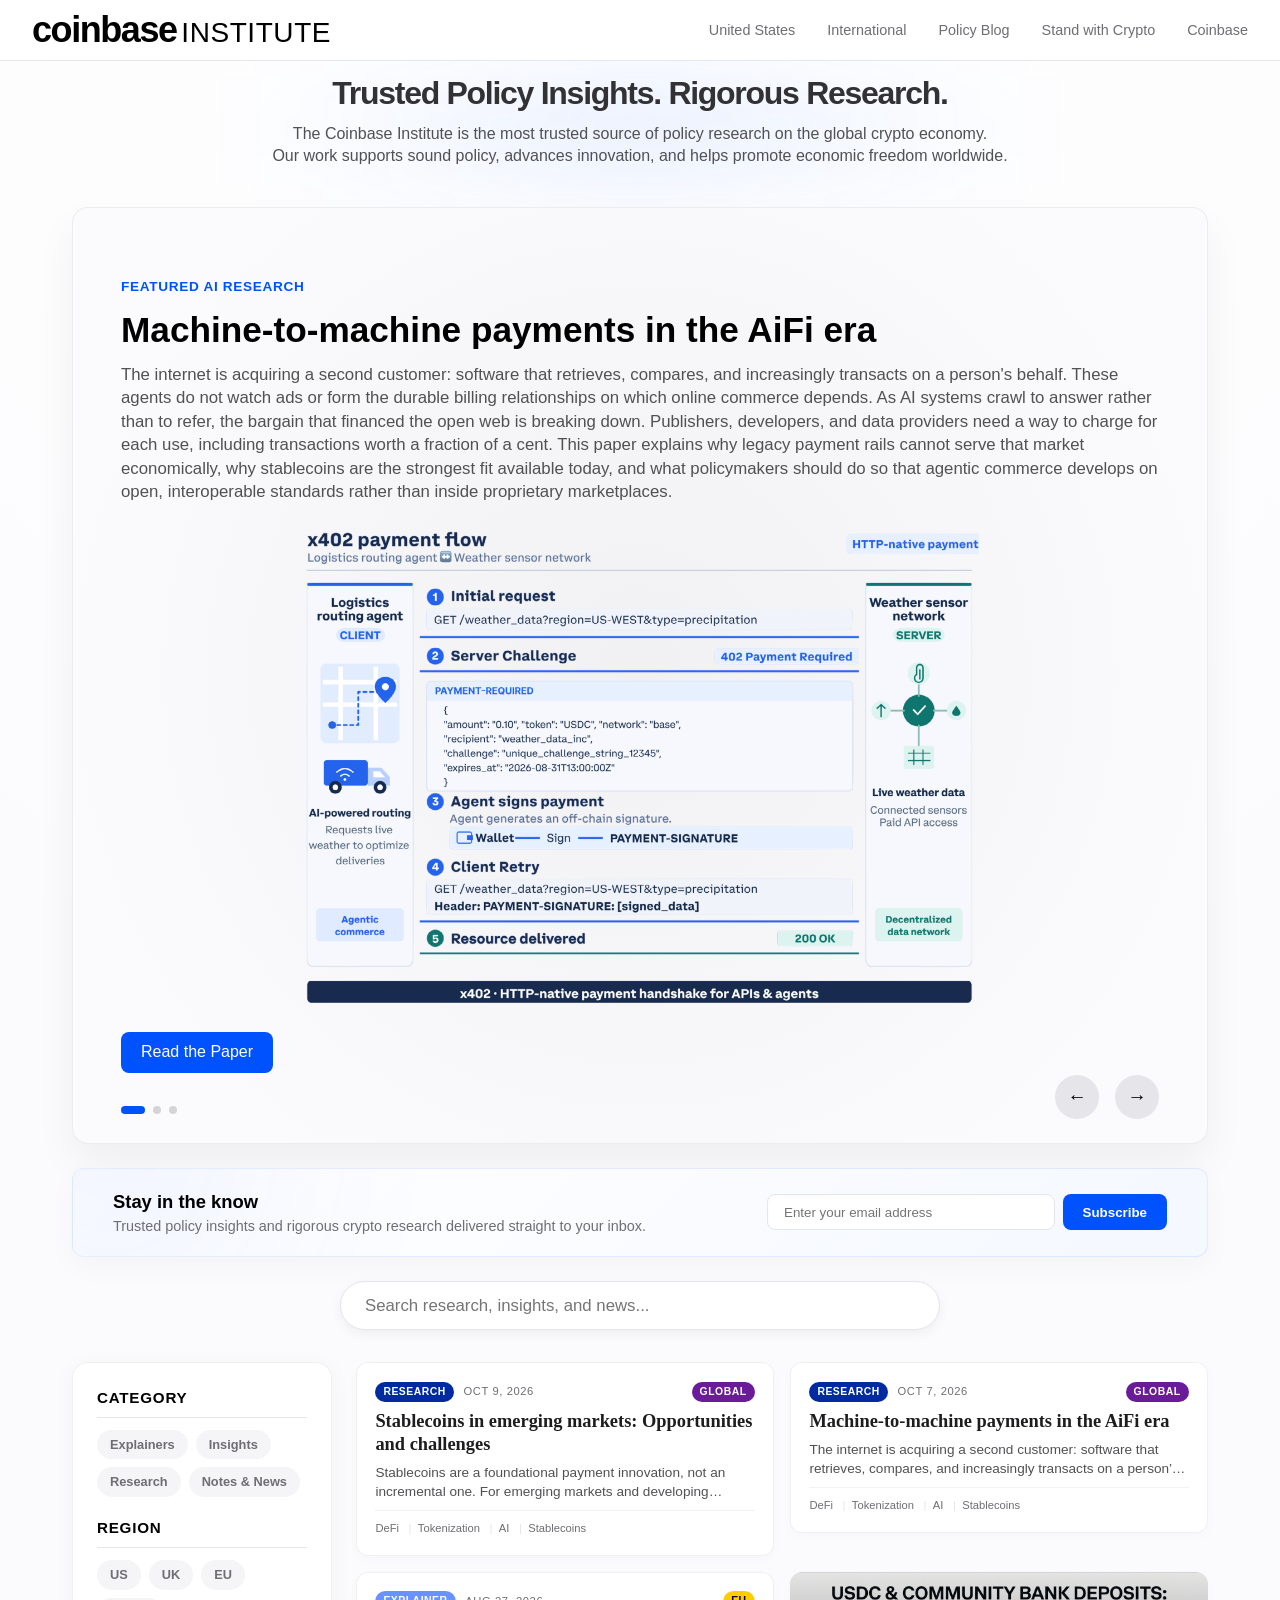
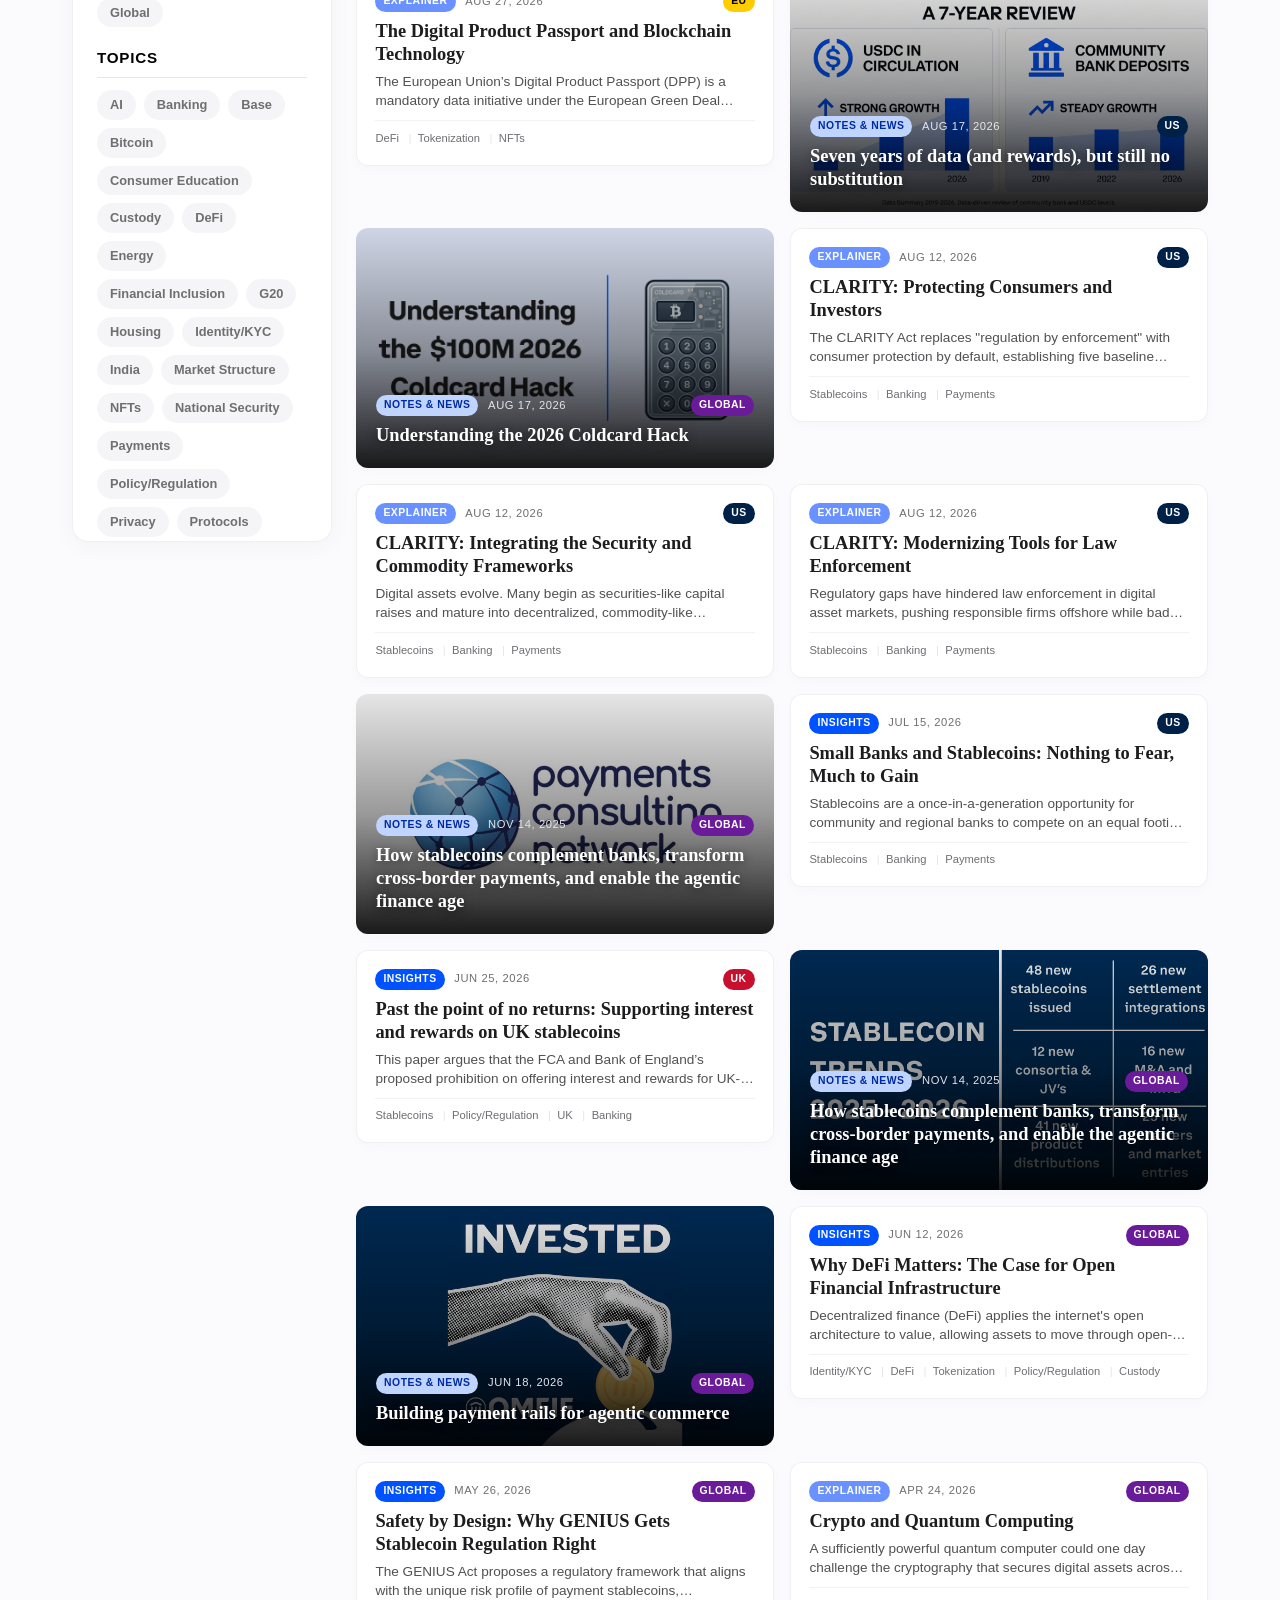
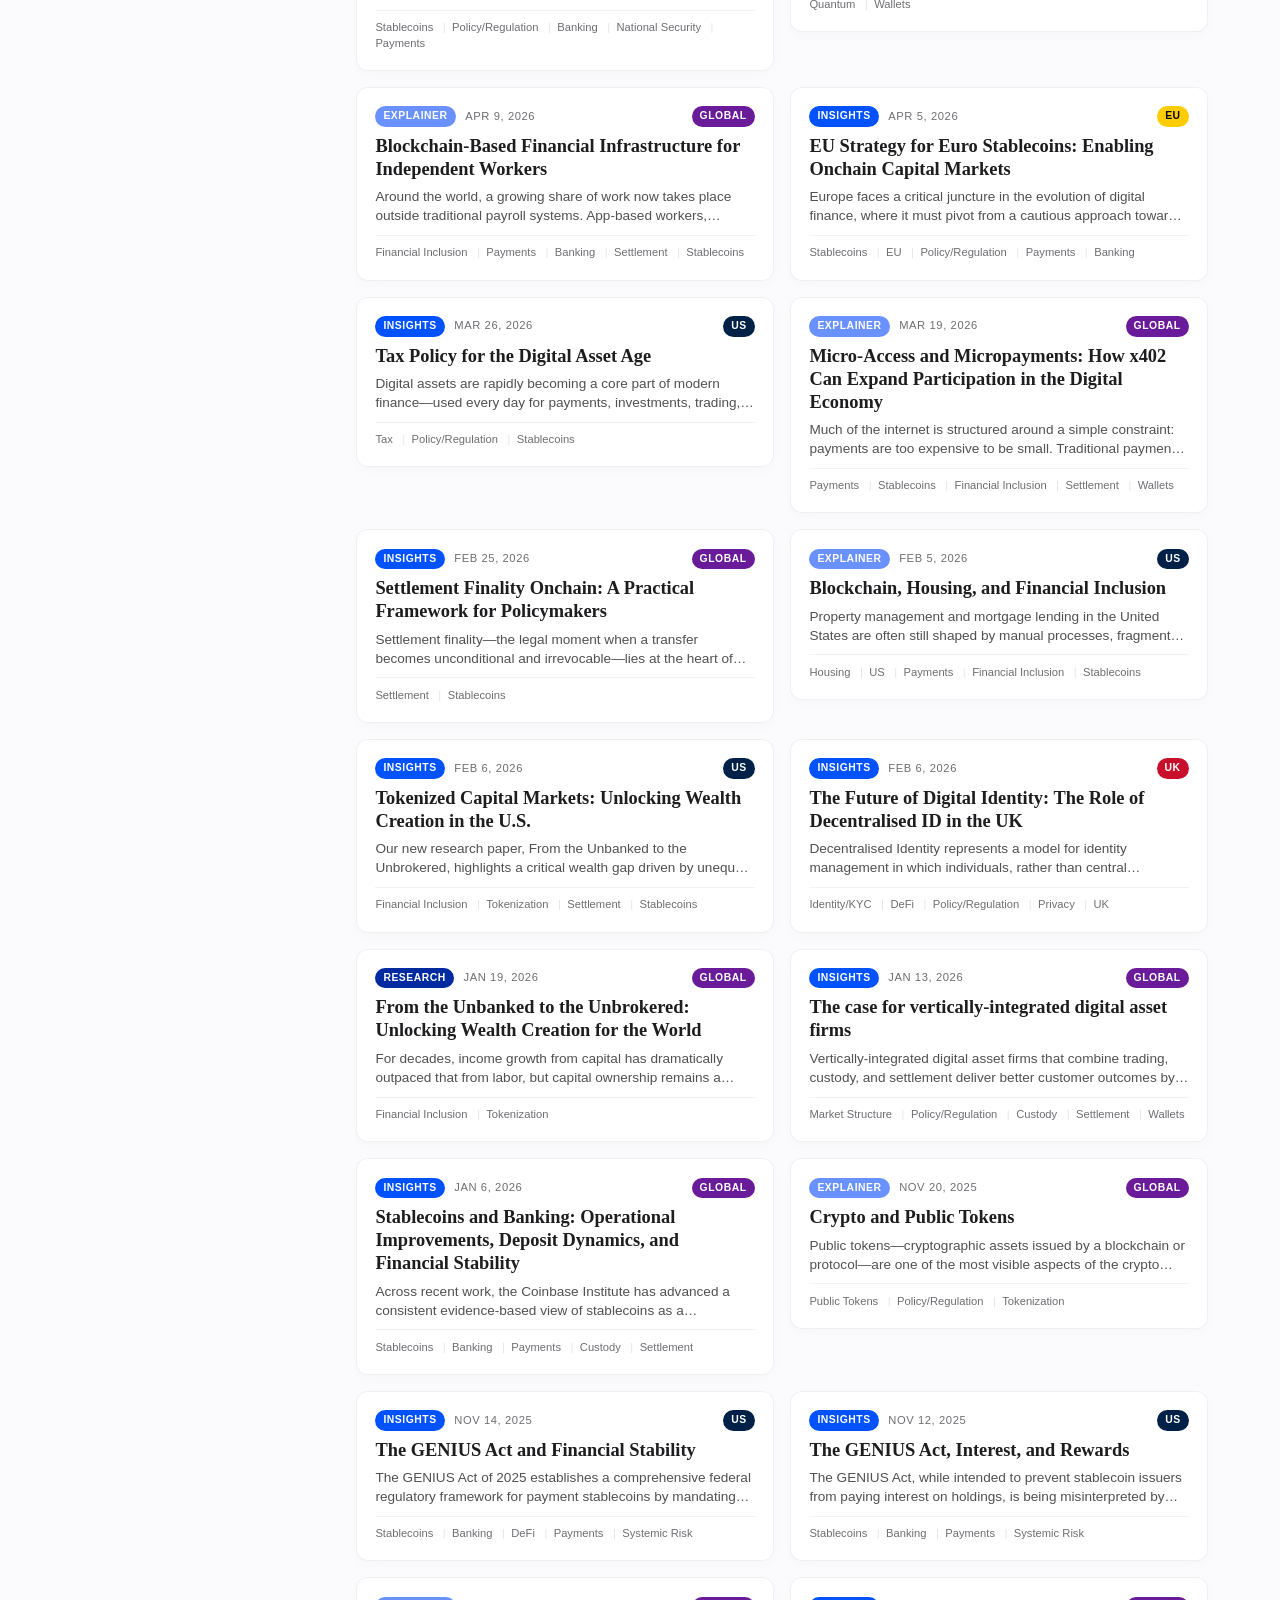
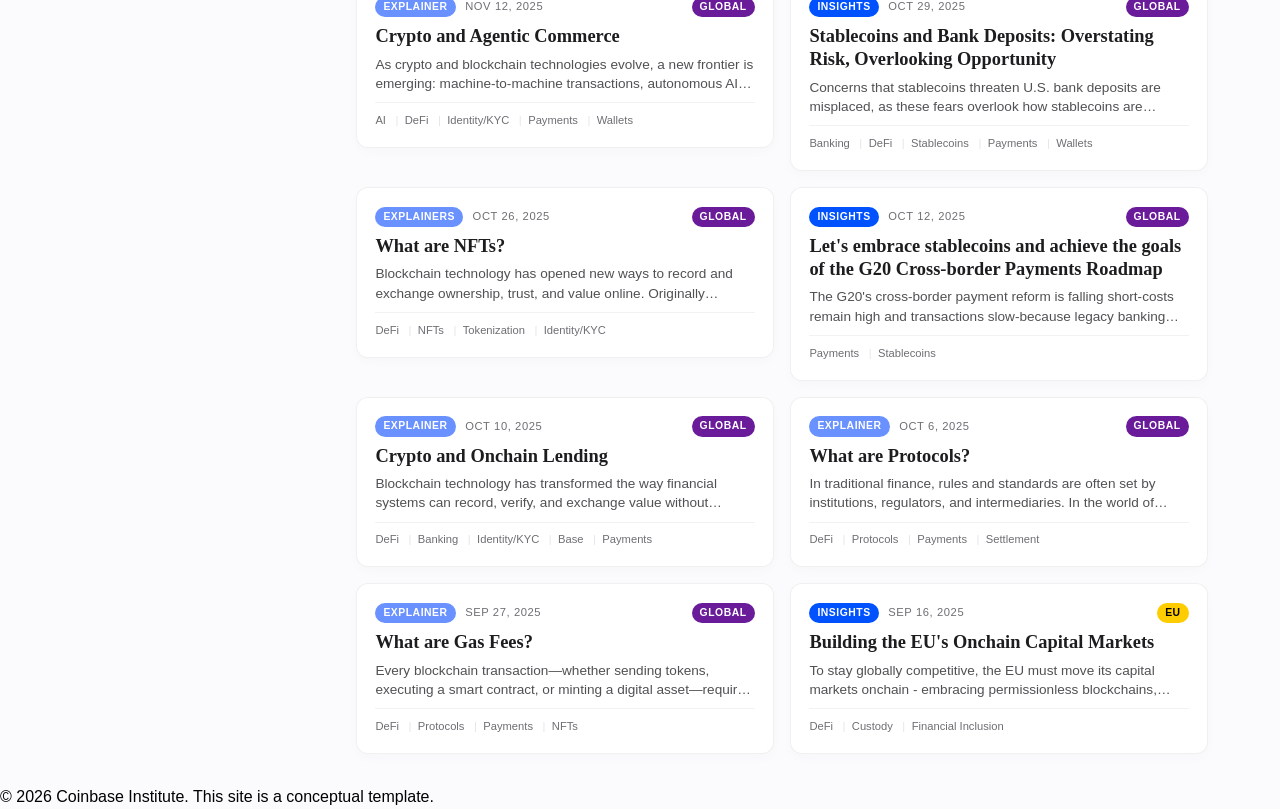
==== commit ee0633a5: "Update index.html" ====
--- a/index.html
+++ b/index.html
@@ -1971,4 +1971,4 @@
         });
     </script>
 </body>
-</html>+</html>
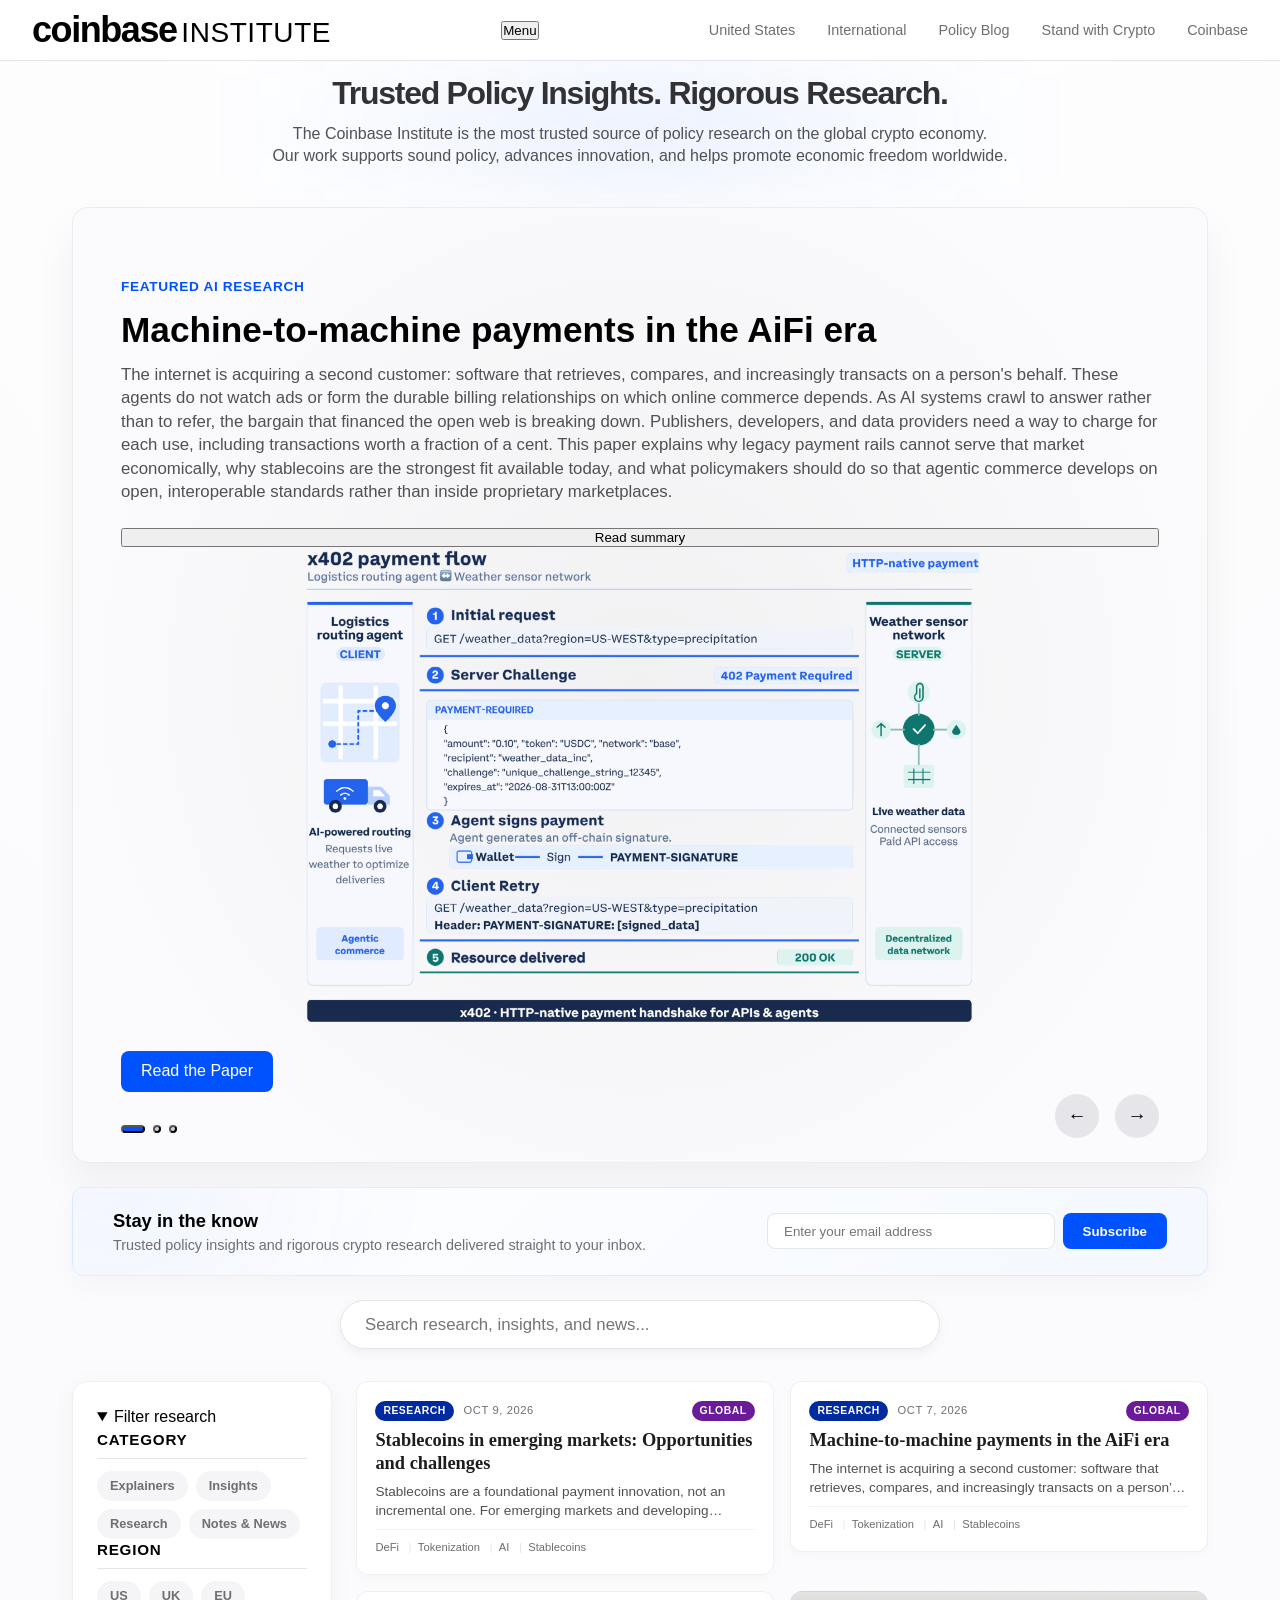
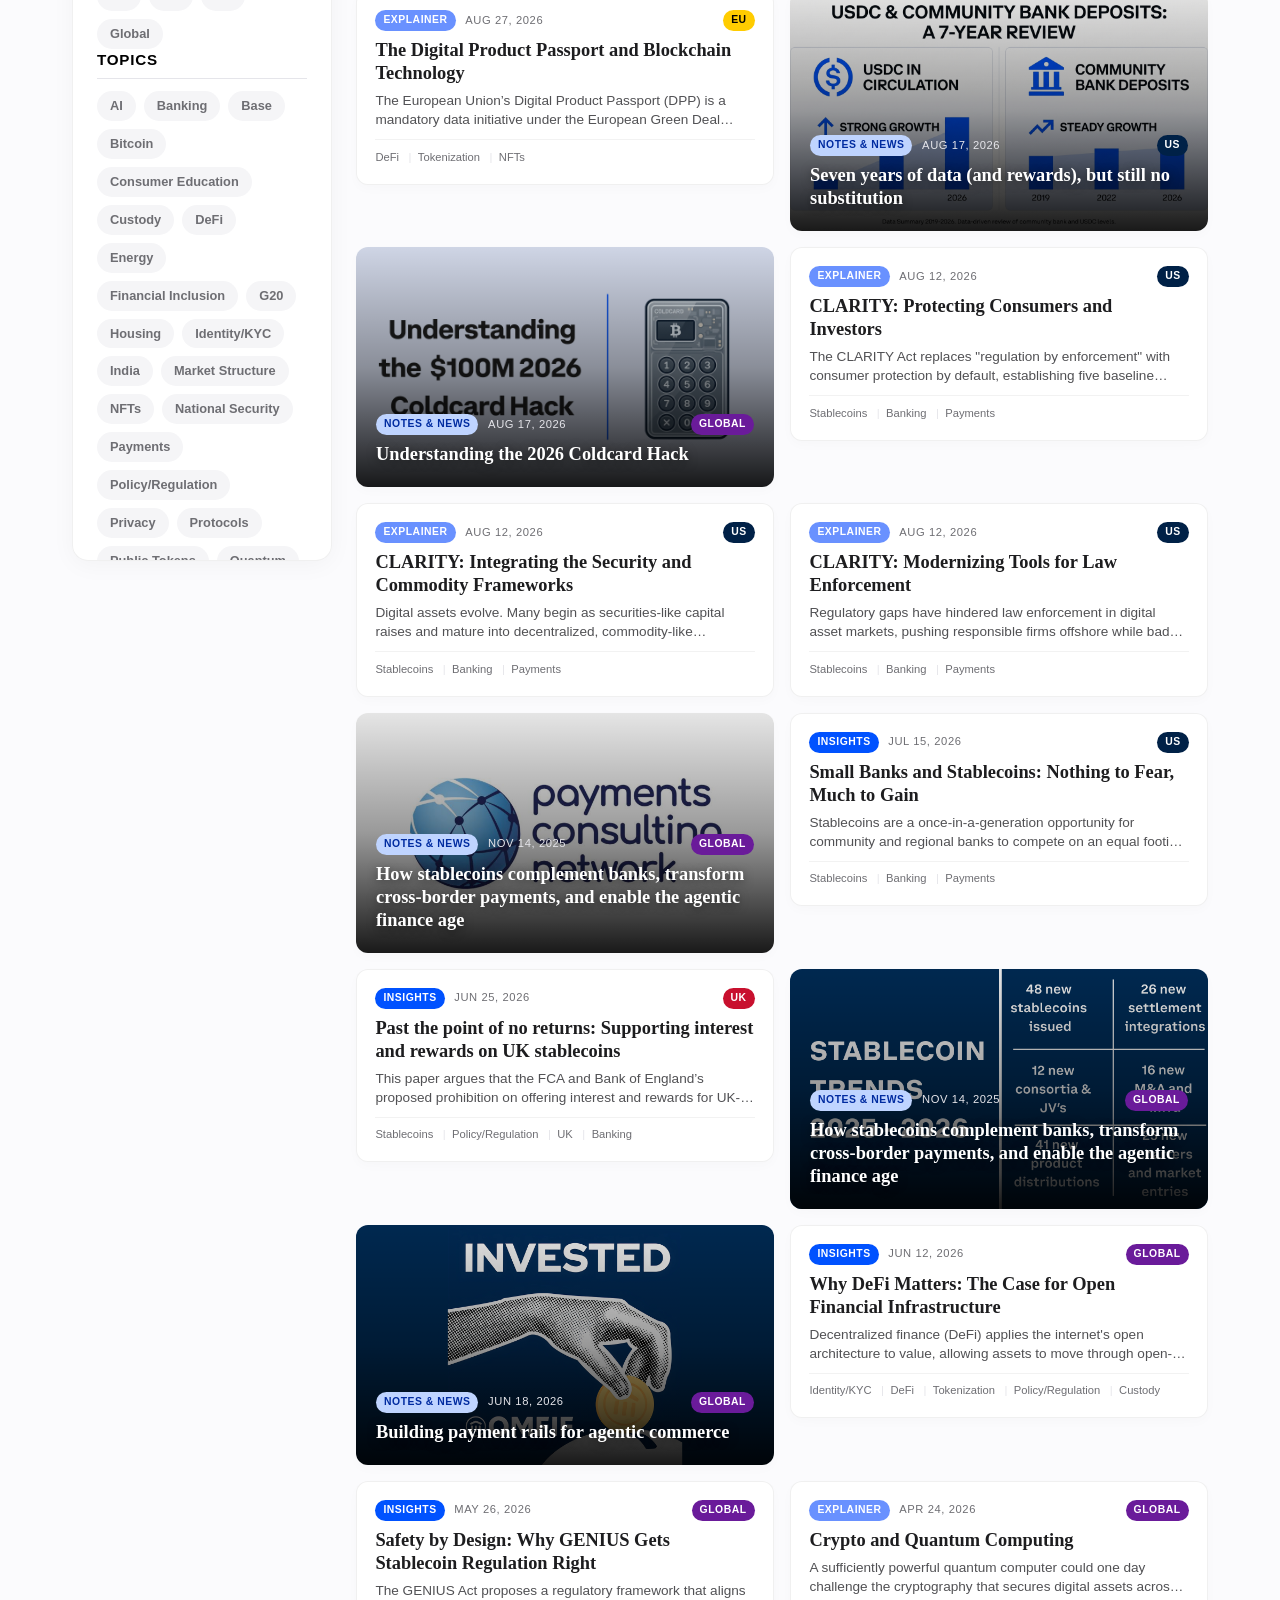
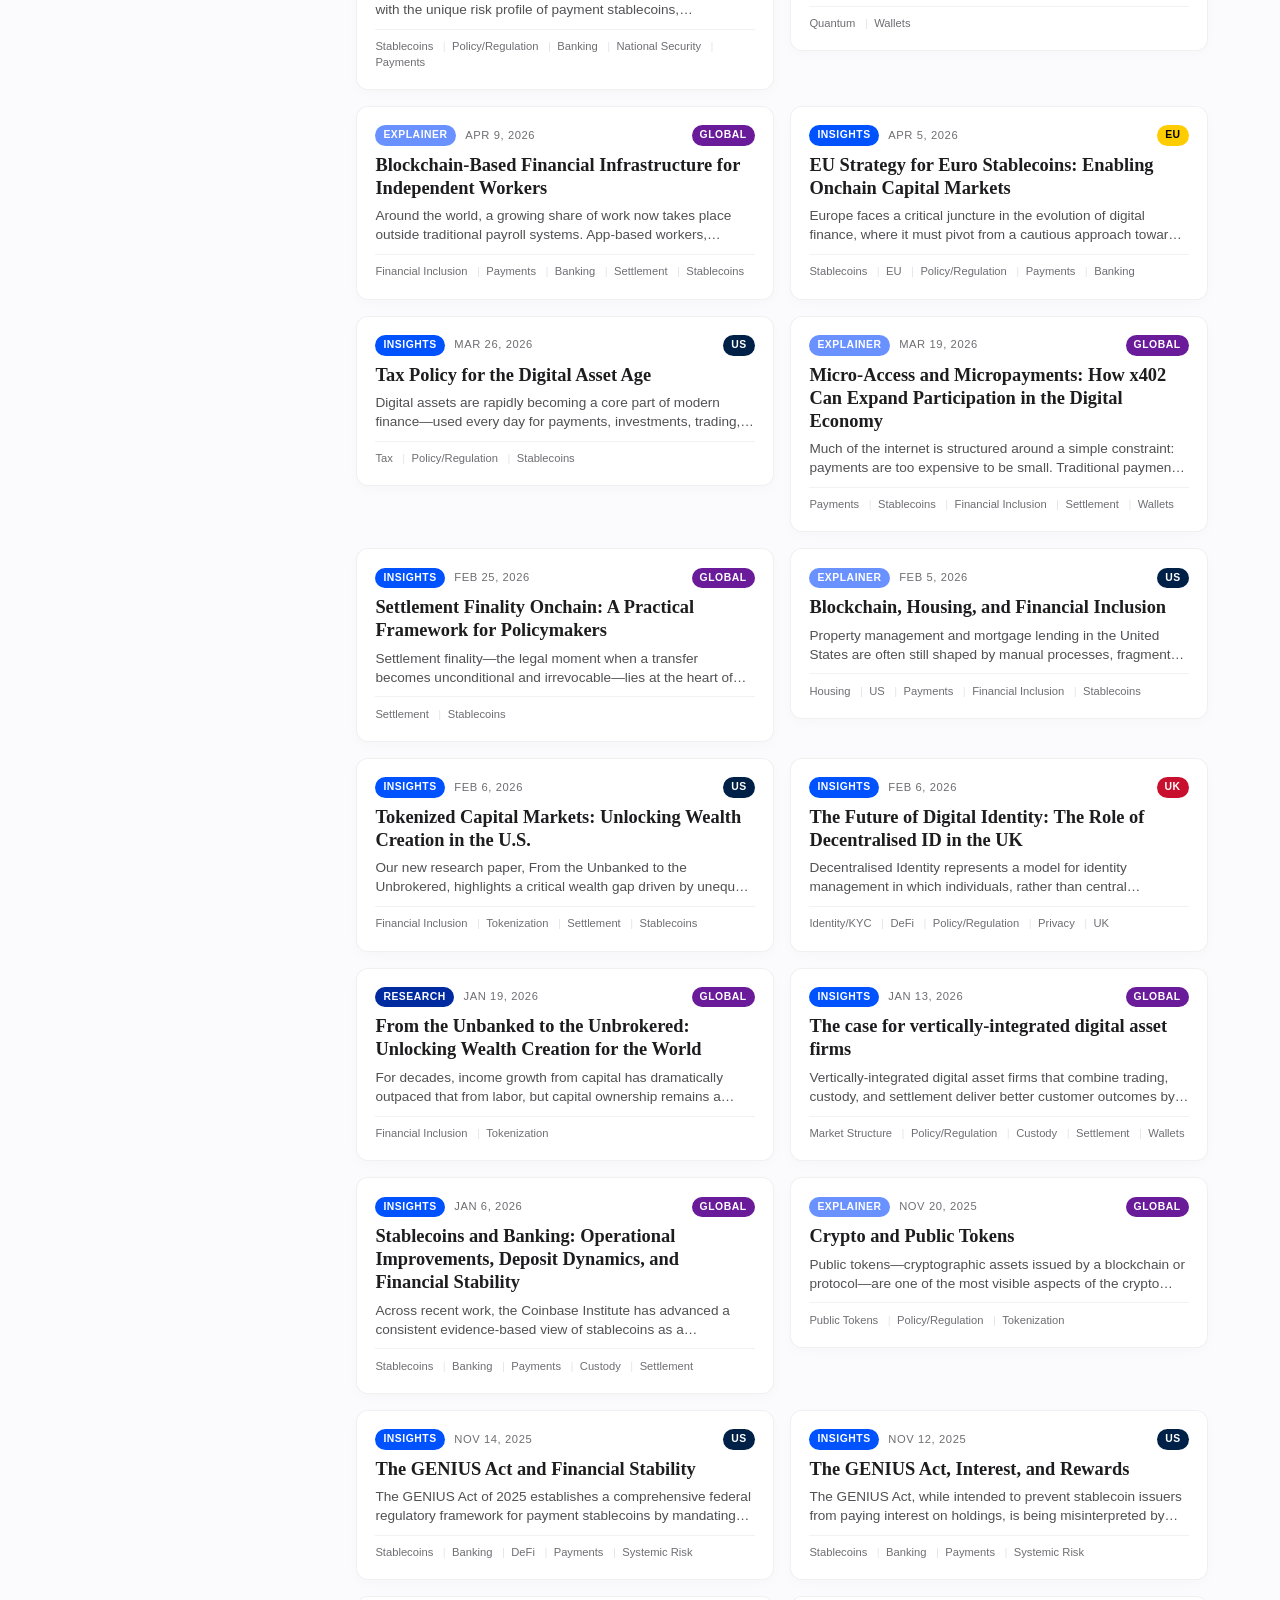
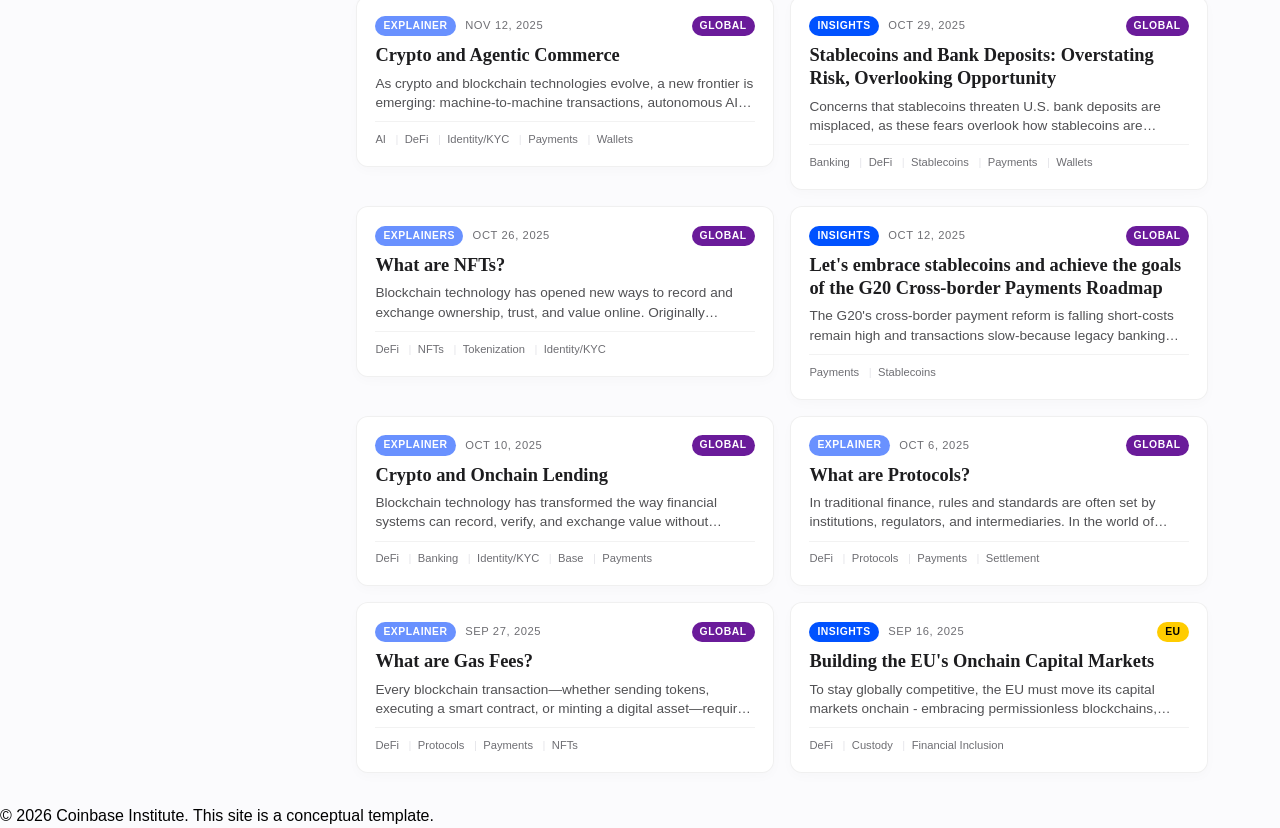
==== commit 713db237: "Update index.html" ====
--- a/index.html
+++ b/index.html
@@ -978,12 +978,14 @@
         }
 
     </style>
+    <link rel="stylesheet" href="mobile.css">
 </head>
 <body>
 
     <header>
         <a href="#" class="logo"><span class="logo-bold">coinbase</span> <span class="logo-light">INSTITUTE</span></a>
-        <nav>
+        <button class="menu-toggle" id="menuToggle" type="button" aria-expanded="false" aria-controls="primaryNav">Menu</button>
+        <nav id="primaryNav" aria-label="Main navigation">
             <ul>
                 <li><a href="https://www.coinbase.com/public-policy/advocacy/united-states">United States</a></li>
                 <li><a href="https://www.coinbase.com/public-policy/advocacy/international">International</a></li>
@@ -995,9 +997,9 @@
     </header>
 
     <!-- Reading Modal -->
-    <div class="reading-modal" id="readingModal">
+    <div class="reading-modal" id="readingModal" role="dialog" aria-modal="true" aria-label="Article" tabindex="-1">
         <div class="modal-content">
-            <button class="modal-close" id="modalClose">&times;</button>
+            <button class="modal-close" id="modalClose" aria-label="Close article">&times;</button>
             <div class="modal-header" id="modalHeader"></div>
             <div class="modal-body" id="modalBody"></div>
         </div>
@@ -1007,7 +1009,7 @@
         <div class="hero">
         <div class="hero-glow"></div>
         <h1>Trusted Policy Insights. Rigorous Research.</h1>
-        <p>The Coinbase Institute is the most trusted source of policy research on the global crypto economy.<br>Our work supports sound policy, advances innovation, and helps promote economic freedom worldwide.</p>
+        <p>The Coinbase Institute is the most trusted source of policy research on the global crypto economy.<br> Our work supports sound policy, advances innovation, and helps promote economic freedom worldwide.</p>
     </div>
 
         <div class="carousel-wrapper" id="featuredCarousel">
@@ -1041,8 +1043,8 @@
             </div>
             
             <div class="carousel-controls" style="z-index: 20;">
-                <button class="carousel-btn" id="prevBtn" style="pointer-events: auto;">&#8592;</button>
-                <button class="carousel-btn" id="nextBtn" style="pointer-events: auto;">&#8594;</button>
+                <button class="carousel-btn" id="prevBtn" aria-label="Previous featured paper" style="pointer-events: auto;">&#8592;</button>
+                <button class="carousel-btn" id="nextBtn" aria-label="Next featured paper" style="pointer-events: auto;">&#8594;</button>
             </div>
         </div>
 
@@ -1052,17 +1054,19 @@
                 <p>Trusted policy insights and rigorous crypto research delivered straight to your inbox.</p>
             </div>
             <form class="subscribe-form" onsubmit="event.preventDefault(); alert('Subscribed successfully!');">
-                <input type="email" placeholder="Enter your email address" required>
+                <input type="email" placeholder="Enter your email address" aria-label="Email address" autocomplete="email" required>
                 <button type="submit">Subscribe</button>
             </form>
         </div>
 
         <div class="search-section">
-            <input type="text" id="searchInput" placeholder="Search research, insights, and news...">
+            <input type="search" id="searchInput" aria-label="Search research, insights, and news" placeholder="Search research, insights, and news...">
         </div>
         
         <div class="content-layout">
-            <div class="checkbox-controls">
+            <details class="checkbox-controls" id="researchFilters" open>
+                <summary class="filter-summary">Filter research <span id="filterCount"></span></summary>
+                <div class="filter-fields">
                 <div class="filter-group">
                     <h4>Category</h4>
                     <div class="checkbox-list">
@@ -1087,7 +1091,8 @@
                         <label class="filter-pill"><input type="checkbox" value="AI" class="tag-cb"> <span data-tag="AI">AI</span></label><label class="filter-pill"><input type="checkbox" value="Banking" class="tag-cb"> <span data-tag="Banking">Banking</span></label><label class="filter-pill"><input type="checkbox" value="Base" class="tag-cb"> <span data-tag="Base">Base</span></label><label class="filter-pill"><input type="checkbox" value="Bitcoin" class="tag-cb"> <span data-tag="Bitcoin">Bitcoin</span></label><label class="filter-pill"><input type="checkbox" value="Consumer Education" class="tag-cb"> <span data-tag="Consumer Education">Consumer Education</span></label><label class="filter-pill"><input type="checkbox" value="Custody" class="tag-cb"> <span data-tag="Custody">Custody</span></label><label class="filter-pill"><input type="checkbox" value="DeFi" class="tag-cb"> <span data-tag="DeFi">DeFi</span></label><label class="filter-pill"><input type="checkbox" value="Energy" class="tag-cb"> <span data-tag="Energy">Energy</span></label><label class="filter-pill"><input type="checkbox" value="Financial Inclusion" class="tag-cb"> <span data-tag="Financial Inclusion">Financial Inclusion</span></label><label class="filter-pill"><input type="checkbox" value="G20" class="tag-cb"> <span data-tag="G20">G20</span></label><label class="filter-pill"><input type="checkbox" value="Housing" class="tag-cb"> <span data-tag="Housing">Housing</span></label><label class="filter-pill"><input type="checkbox" value="Identity/KYC" class="tag-cb"> <span data-tag="Identity/KYC">Identity/KYC</span></label><label class="filter-pill"><input type="checkbox" value="India" class="tag-cb"> <span data-tag="India">India</span></label><label class="filter-pill"><input type="checkbox" value="Market Structure" class="tag-cb"> <span data-tag="Market Structure">Market Structure</span></label><label class="filter-pill"><input type="checkbox" value="NFTs" class="tag-cb"> <span data-tag="NFTs">NFTs</span></label><label class="filter-pill"><input type="checkbox" value="National Security" class="tag-cb"> <span data-tag="National Security">National Security</span></label><label class="filter-pill"><input type="checkbox" value="Payments" class="tag-cb"> <span data-tag="Payments">Payments</span></label><label class="filter-pill"><input type="checkbox" value="Policy/Regulation" class="tag-cb"> <span data-tag="Policy/Regulation">Policy/Regulation</span></label><label class="filter-pill"><input type="checkbox" value="Privacy" class="tag-cb"> <span data-tag="Privacy">Privacy</span></label><label class="filter-pill"><input type="checkbox" value="Protocols" class="tag-cb"> <span data-tag="Protocols">Protocols</span></label><label class="filter-pill"><input type="checkbox" value="Public Tokens" class="tag-cb"> <span data-tag="Public Tokens">Public Tokens</span></label><label class="filter-pill"><input type="checkbox" value="Quantum" class="tag-cb"> <span data-tag="Quantum">Quantum</span></label><label class="filter-pill"><input type="checkbox" value="Remittances" class="tag-cb"> <span data-tag="Remittances">Remittances</span></label><label class="filter-pill"><input type="checkbox" value="Security Tokens" class="tag-cb"> <span data-tag="Security Tokens">Security Tokens</span></label><label class="filter-pill"><input type="checkbox" value="Settlement" class="tag-cb"> <span data-tag="Settlement">Settlement</span></label><label class="filter-pill"><input type="checkbox" value="Stablecoins" class="tag-cb"> <span data-tag="Stablecoins">Stablecoins</span></label><label class="filter-pill"><input type="checkbox" value="Staking" class="tag-cb"> <span data-tag="Staking">Staking</span></label><label class="filter-pill"><input type="checkbox" value="Systemic Risk" class="tag-cb"> <span data-tag="Systemic Risk">Systemic Risk</span></label><label class="filter-pill"><input type="checkbox" value="Tax" class="tag-cb"> <span data-tag="Tax">Tax</span></label><label class="filter-pill"><input type="checkbox" value="Tokenization" class="tag-cb"> <span data-tag="Tokenization">Tokenization</span></label><label class="filter-pill"><input type="checkbox" value="Wallets" class="tag-cb"> <span data-tag="Wallets">Wallets</span></label>
                     </div>
                 </div>
-            </div>
+                </div>
+            </details>
 
             <div class="research-grid" id="grid">
 
@@ -1749,6 +1754,18 @@
     </footer>
 
     <script>
+        const mobileLayout = window.matchMedia('(max-width: 768px)');
+        const filterLayout = window.matchMedia('(max-width: 900px)');
+        const filterPanel = document.getElementById('researchFilters');
+        const syncFilters = () => { filterPanel.open = !filterLayout.matches; };
+        syncFilters(); filterLayout.addEventListener('change', syncFilters);
+        const menuToggle = document.getElementById('menuToggle');
+        const primaryNav = document.getElementById('primaryNav');
+        function closeMenu() { primaryNav.classList.remove('is-open'); menuToggle.setAttribute('aria-expanded', 'false'); }
+        menuToggle.addEventListener('click', () => { menuToggle.setAttribute('aria-expanded', String(primaryNav.classList.toggle('is-open'))); });
+        primaryNav.addEventListener('click', closeMenu);
+        document.addEventListener('keydown', event => { if (event.key === 'Escape') closeMenu(); });
+        mobileLayout.addEventListener('change', closeMenu);
 // Advanced Carousel Logic - Infinite Loop & Longer Duration
         const track = document.getElementById('carouselTrack');
         let slides = document.querySelectorAll('.carousel-slide');
@@ -1786,11 +1803,15 @@
         const originalCount = slides.length - 2; // Subtract the 2 clones
         
         for(let i = 0; i < originalCount; i++) {
-            const dot = document.createElement('div');
+            const dot = document.createElement('button');
+            dot.type = 'button'; dot.setAttribute('aria-label', `Show featured paper ${i + 1}`);
             dot.className = 'indicator' + (i === 0 ? ' active' : '');
             dot.addEventListener('click', () => {
                 if(isTransitioning) return;
-                goToSlide(i + 1); // Offset by 1 for the clone
+                track.style.transition = 'transform 0.5s ease-in-out';
+                currentIndex = i + 1;
+                track.style.transform = `translateX(-${currentIndex * 100}%)`;
+                updateIndicators(); resetInterval();
             });
             indicatorsContainer.appendChild(dot);
         }
@@ -1814,6 +1835,8 @@
             
             // 2. Add it to the current slide
             slides[currentIndex].classList.add('active');
+            syncSlideSize();
+            slides.forEach((slide, index) => { slide.inert = index !== currentIndex; });
             
             // 3. PREVENT TEXT GLITCH: If we are on a clone, animate the real slide simultaneously 
             // so the text is fully visible the moment the carousel silently snaps back
@@ -1824,6 +1847,28 @@
             }
         }
 
+        function syncSlideSize() { track.style.height = mobileLayout.matches ? `${slides[currentIndex].offsetHeight}px` : ''; }
+        slides.forEach((slide, index) => {
+            const paragraph = slide.querySelector('p'); paragraph.id = `featured-summary-${index}`;
+            const toggle = document.createElement('button');
+            toggle.type = 'button'; toggle.className = 'summary-toggle'; toggle.textContent = 'Read summary';
+            toggle.setAttribute('aria-expanded', 'false'); toggle.setAttribute('aria-controls', paragraph.id);
+            toggle.addEventListener('click', () => {
+                const expanded = paragraph.classList.toggle('is-expanded'); toggle.setAttribute('aria-expanded', String(expanded));
+                toggle.textContent = expanded ? 'Less summary' : 'Read summary'; syncSlideSize();
+            });
+            paragraph.after(toggle); slide.inert = index !== currentIndex;
+        });
+        const slideObserver = new ResizeObserver(syncSlideSize); slides.forEach(slide => slideObserver.observe(slide));
+        mobileLayout.addEventListener('change', () => { syncSlideSize(); resetInterval(); });
+        let touchStart;
+        track.addEventListener('touchstart', event => { touchStart = event.touches.length === 1 ? { x: event.touches[0].clientX, y: event.touches[0].clientY } : null; }, { passive: true });
+        track.addEventListener('touchend', event => {
+            if (!touchStart) return;
+            const dx = event.changedTouches[0].clientX - touchStart.x, dy = event.changedTouches[0].clientY - touchStart.y;
+            if (Math.abs(dx) > 60 && Math.abs(dx) > Math.abs(dy) * 1.5) { dx < 0 ? nextSlide() : prevSlide(); }
+            touchStart = null;
+        }, { passive: true });
         function nextSlide() {
             if (isTransitioning) return;
             track.style.transition = 'transform 0.5s ease-in-out';
@@ -1841,11 +1886,13 @@
         }
 
         // 3. The magic trick: silently snap back when hitting a clone
-        track.addEventListener('transitionstart', () => {
+        track.addEventListener('transitionstart', (event) => {
+            if (event.target !== track || event.propertyName !== 'transform') return;
             isTransitioning = true;
         });
 
-        track.addEventListener('transitionend', () => {
+        track.addEventListener('transitionend', (event) => {
+            if (event.target !== track || event.propertyName !== 'transform') return;
             isTransitioning = false;
             
             if (slides[currentIndex].id === 'first-clone') {
@@ -1859,6 +1906,7 @@
                 currentIndex = slides.length - 2; // Jump back to real last slide
                 track.style.transform = `translateX(-${currentIndex * 100}%)`;
             }
+            updateIndicators();
         });
 
         // 4. Timer setup
@@ -1868,7 +1916,7 @@
         let slideInterval;
         function startInterval() {
             clearInterval(slideInterval); // Add this line to prevent overlapping timers!
-            slideInterval = setInterval(nextSlide, 25000); 
+            if (!mobileLayout.matches && !window.matchMedia('(prefers-reduced-motion: reduce)').matches) slideInterval = setInterval(nextSlide, 25000);
         }
 
         function resetInterval() {
@@ -1894,6 +1942,8 @@
             const selectedGeos = Array.from(geoCbs).filter(cb => cb.checked).map(cb => cb.value);
             const selectedTags = Array.from(tagCbs).filter(cb => cb.checked).map(cb => cb.value.toLowerCase());
             const searchQuery = searchInput ? searchInput.value.toLowerCase() : '';
+            const selectedCount = selectedCats.length + selectedGeos.length + selectedTags.length;
+            document.getElementById('filterCount').textContent = selectedCount ? `(${selectedCount} selected)` : '';
 
             cards.forEach(card => {
                 const cardCat = card.getAttribute('data-category') || '';
@@ -1929,8 +1979,26 @@
         const modalClose = document.getElementById('modalClose');
         const modalHeader = document.getElementById('modalHeader');
         const modalBody = document.getElementById('modalBody');
+        let articleTrigger, previousOverflow;
+        function closeArticle() {
+            modal.classList.remove('active'); document.body.style.overflow = previousOverflow || '';
+            document.querySelector('main').inert = false; document.querySelector('header').inert = false; document.querySelector('footer').inert = false;
+            articleTrigger?.focus();
+        }
+        modal.addEventListener('keydown', event => {
+            if (event.key === 'Escape') { event.preventDefault(); closeArticle(); }
+            if (event.key !== 'Tab') return;
+            const focusable = [...modal.querySelectorAll('button, a[href], input, [tabindex="0"]')];
+            const first = focusable[0], last = focusable[focusable.length - 1];
+            if (event.shiftKey && document.activeElement === first) { event.preventDefault(); last.focus(); }
+            else if (!event.shiftKey && document.activeElement === last) { event.preventDefault(); first.focus(); }
+        });
 
         document.querySelectorAll('.card[data-category="notes-and-news"]').forEach(card => {
+            if (card.tagName !== 'A') {
+                card.tabIndex = 0; card.setAttribute('role', 'button');
+                card.addEventListener('keydown', event => { if (event.key === 'Enter' || event.key === ' ') { event.preventDefault(); card.click(); } });
+            }
             card.addEventListener('click', function(e) {
                 e.preventDefault(); // Stop the card from navigating away
                 
@@ -1952,21 +2020,17 @@
 
                 // Show Modal and lock background scrolling
                 modal.classList.add('active');
+                articleTrigger = this; previousOverflow = document.body.style.overflow;
+                document.querySelector('main').inert = true; document.querySelector('header').inert = true; document.querySelector('footer').inert = true;
+                modal.querySelector('.modal-content').scrollTop = 0; modalClose.focus();
                 document.body.style.overflow = 'hidden'; 
             });
         });
 
-        // Close the modal when the "X" is clicked
-        modalClose.addEventListener('click', () => {
-            modal.classList.remove('active');
-            document.body.style.overflow = 'auto'; // Restore background scrolling
-        });
-
-        // Close the modal if the user clicks in the dark background outside the white box
+        modalClose.addEventListener('click', closeArticle);
         modal.addEventListener('click', (e) => {
             if(e.target === modal) {
-                modal.classList.remove('active');
-                document.body.style.overflow = 'auto';
+                closeArticle();
             }
         });
     </script>
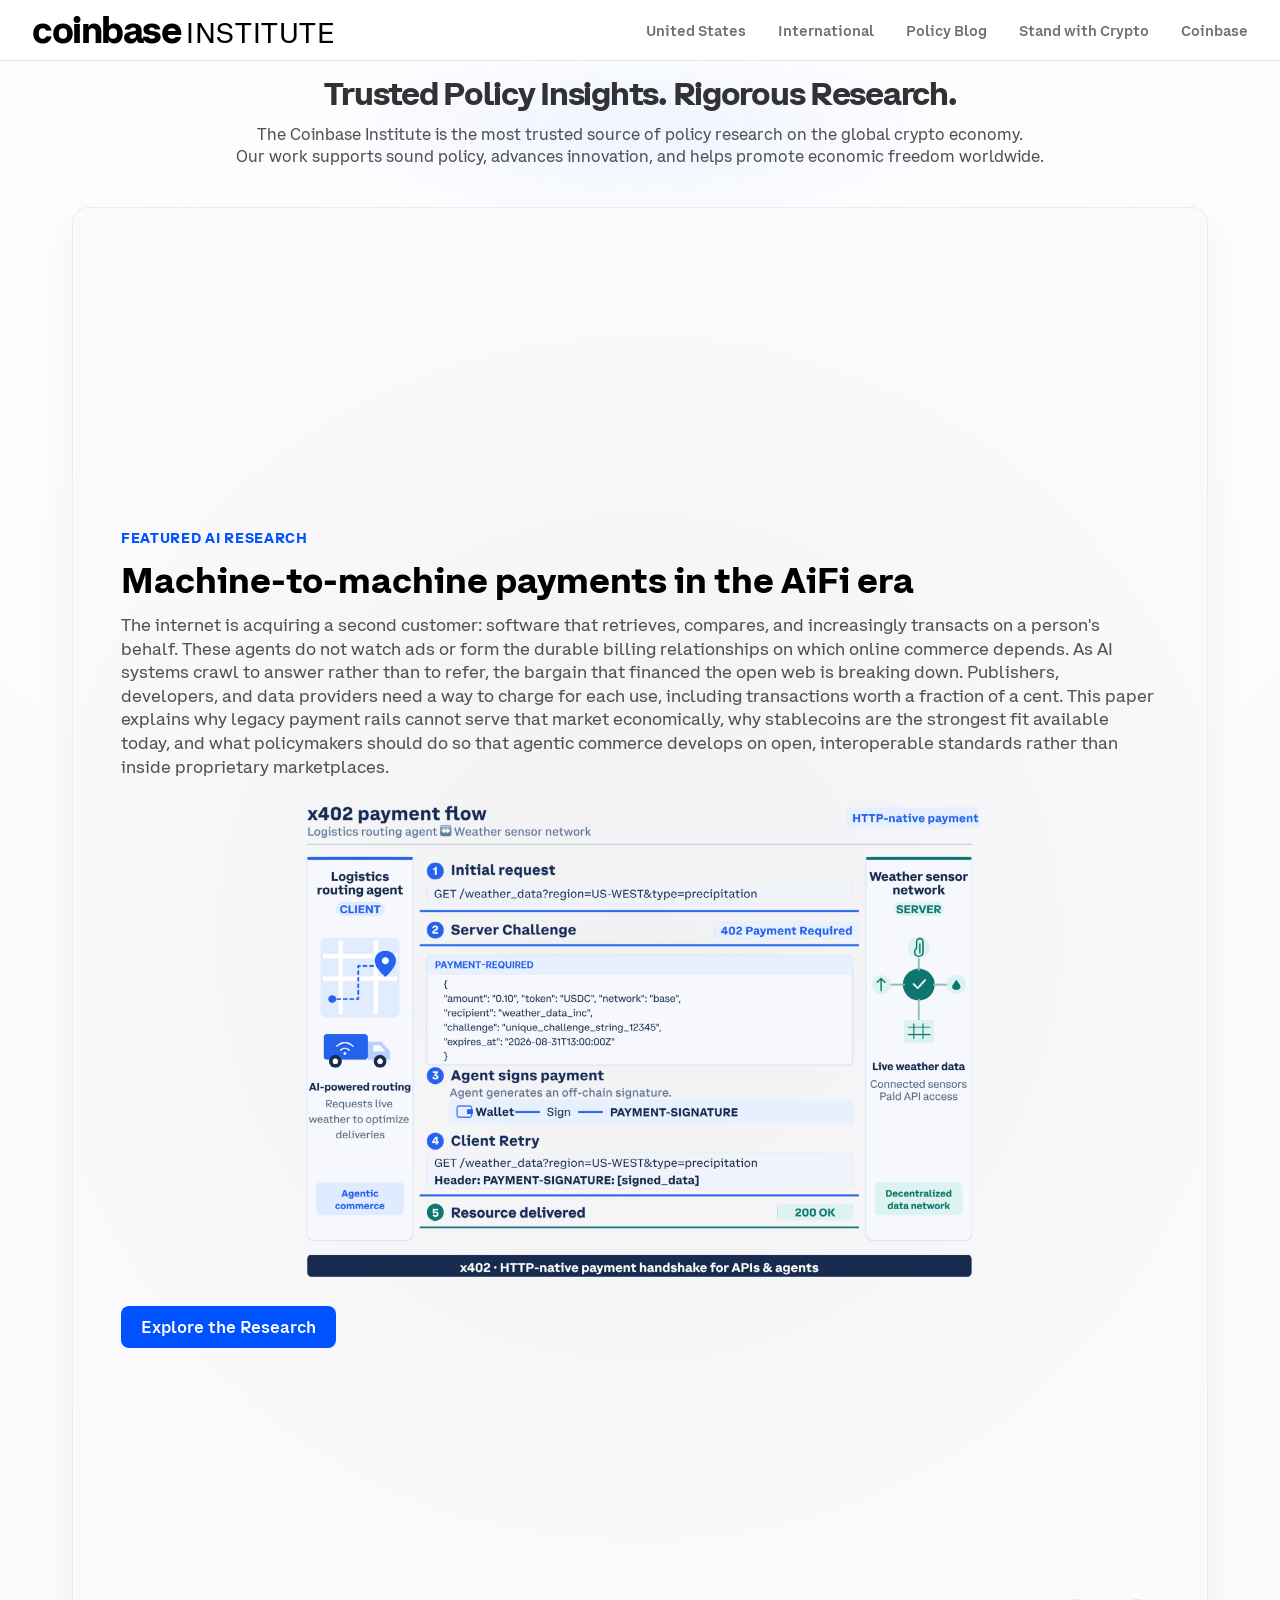
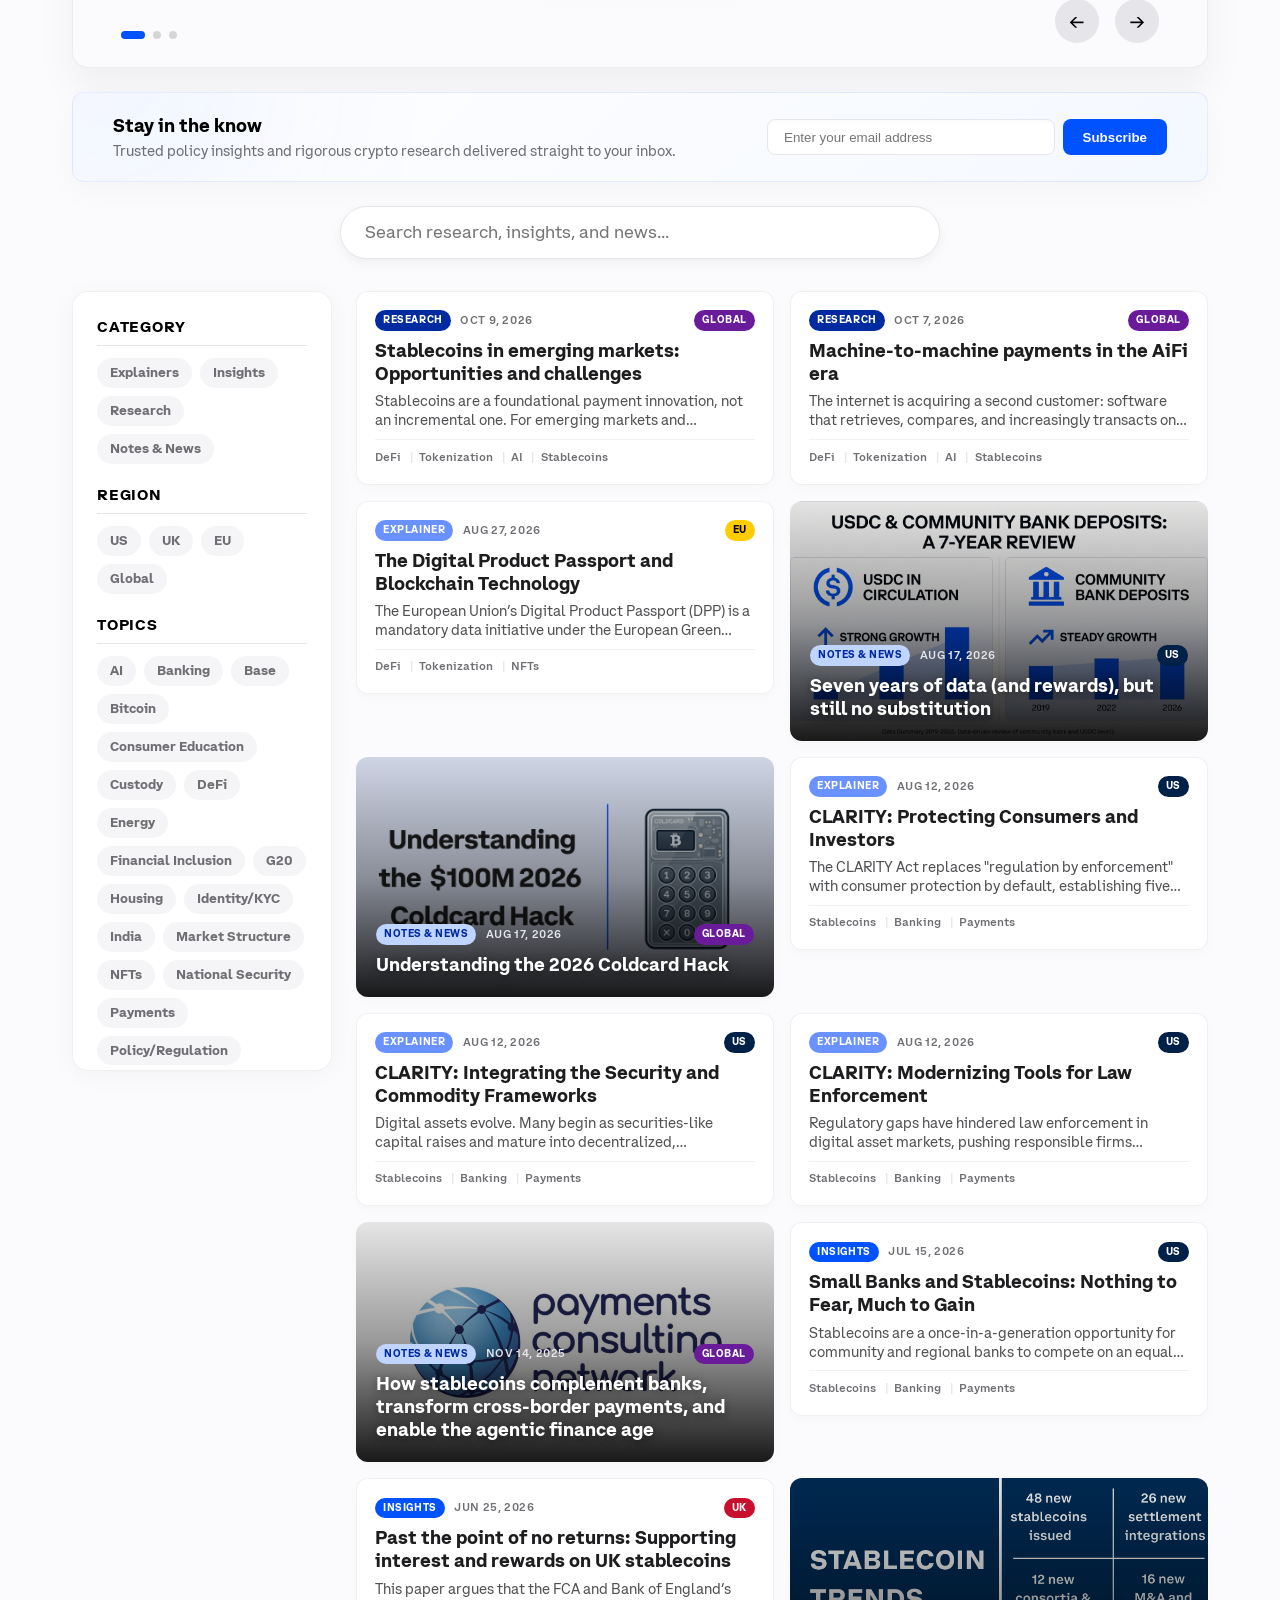
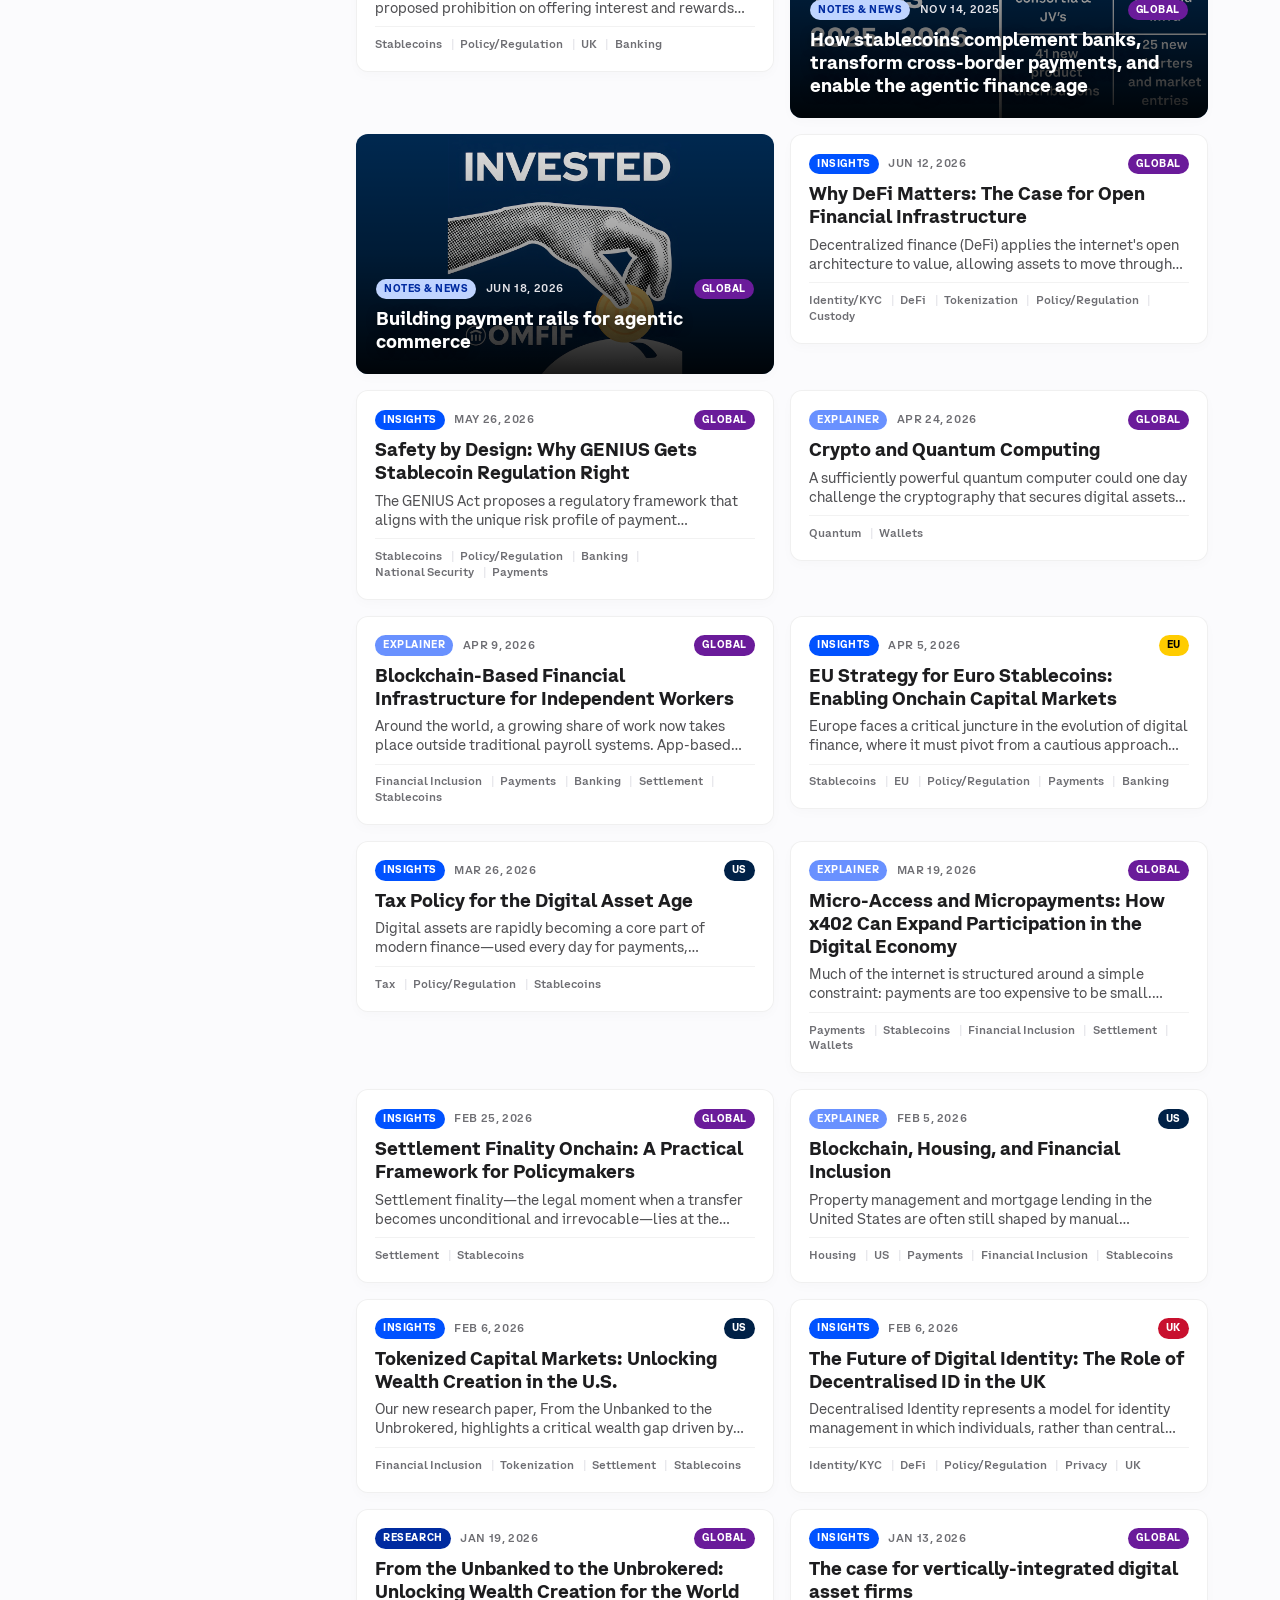
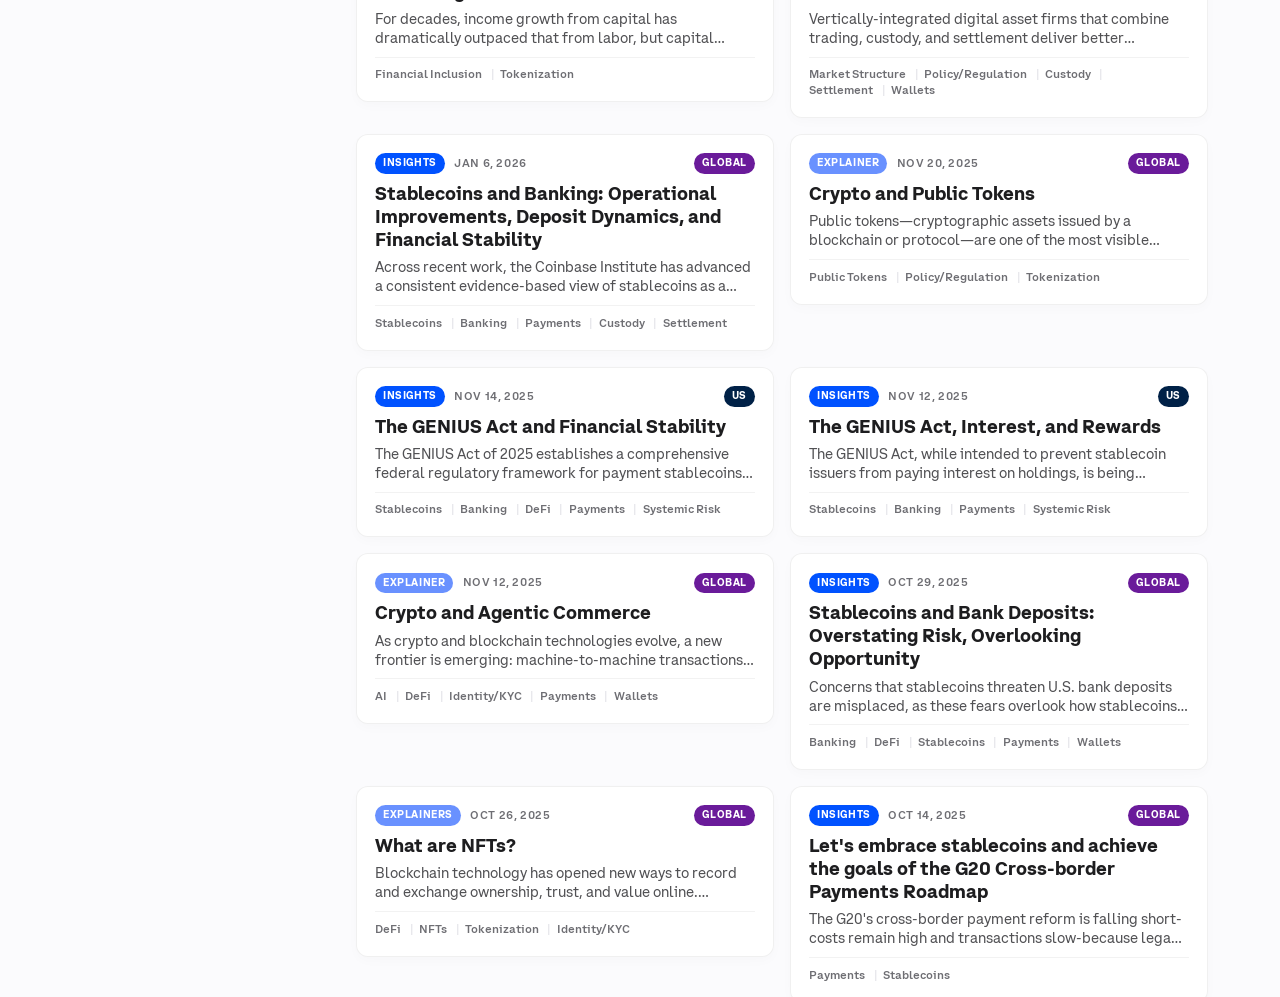
==== commit b480e461: "Update index.html" ====
--- a/index.html
+++ b/index.html
@@ -1020,7 +1020,7 @@
                     <h2>Machine-to-machine payments in the AiFi era</h2>
                     <p>The internet is acquiring a second customer: software that retrieves, compares, and increasingly transacts on a person's behalf. These agents do not watch ads or form the durable billing relationships on which online commerce depends. As AI systems crawl to answer rather than to refer, the bargain that financed the open web is breaking down. Publishers, developers, and data providers need a way to charge for each use, including transactions worth a fraction of a cent. This paper explains why legacy payment rails cannot serve that market economically, why stablecoins are the strongest fit available today, and what policymakers should do so that agentic commerce develops on open, interoperable standards rather than inside proprietary marketplaces.</p>
                     <div class="carousel-inline-image" style="background-image: url('images/image_1.png');"></div>
-                    <a href=" " class="btn">Read the Paper</a>
+                    <a href="machine-to-machine-payments.html" class="btn">Explore the Research</a>
                 </div>
 
                 <!-- Slide 2 -->
@@ -1029,7 +1029,7 @@
                     <h2>Stablecoins: Opportunities and Challenges for the EMDEs</h2>
                     <p>Stablecoins are a foundational payment innovation, not just a minor change. For emerging markets and developing economies (EMDEs) the potential payoff is larger than developed economies because frictions that stablecoins can remove are also larger. EMDEs also face distinct risks and challenges in adopting this innovation. This paper maps the opportunity across remittances, agentic commerce, tokenization, smart contracting, and competition in financial markets that could potentially come from a wide adoption of stablecoins; weighs the challenges and risks that come with it; set out a regulatory blueprint to manage these challenges; and closes with country specific analysis of India, Brazil, and Indonesia.</p>
                     <div class="carousel-inline-image" style="background-image: url('images/image_2.png');"></div>
-                    <a href=" " class="btn">Read the Paper</a>
+                    <a href="stablecoins-emerging-markets.html" class="btn">Explore the Research</a>
                 </div>
 
                 <!-- Slide 3 -->
@@ -1096,7 +1096,7 @@
 
             <div class="research-grid" id="grid">
 
-                <a href="https://www.coinbase.com/en-de/public-policy/advocacy/documents/stablecoins-in-emerging-markets" class="card" data-category="research" data-geo="global" data-tags="defi,tokenization,stablecoins,ai">
+                <a href="stablecoins-emerging-markets.html" class="card" data-category="research" data-geo="global" data-tags="defi,tokenization,stablecoins,ai">
                     <div class="card-meta">
                         <div class="meta-left">
                             <span class="category-tag">Research</span>
@@ -1112,7 +1112,7 @@
                 </a>
 
 
-                <a href="https://www.coinbase.com/en-de/public-policy/advocacy/documents/machine-to-machine-payments-in-the-aifi-era" class="card" data-category="research" data-geo="global" data-tags="defi,tokenization,stablecoins,ai">
+                <a href="machine-to-machine-payments.html" class="card" data-category="research" data-geo="global" data-tags="defi,tokenization,stablecoins,ai">
                     <div class="card-meta">
                         <div class="meta-left">
                             <span class="category-tag">Research</span>
@@ -1674,7 +1674,7 @@
                     <div class="card-meta">
                         <div class="meta-left">
                             <span class="category-tag">Insights</span>
-                            <span class="date-tag">Oct 12, 2025</span>
+                            <span class="date-tag">Oct 14, 2025</span>
                         </div>
                         <span class="geo-tag">Global</span>
                     </div>
@@ -1753,6 +1753,7 @@
         <p>&copy; 2026 Coinbase Institute. This site is a conceptual template.</p>
     </footer>
 
+    <script src="research-archive.js"></script>
     <script>
         const mobileLayout = window.matchMedia('(max-width: 768px)');
         const filterLayout = window.matchMedia('(max-width: 900px)');
@@ -1847,20 +1848,37 @@
             }
         }
 
-        function syncSlideSize() { track.style.height = mobileLayout.matches ? `${slides[currentIndex].offsetHeight}px` : ''; }
+        function syncSlideSize() {
+            wrapper.classList.toggle('summary-expanded', slides[currentIndex].querySelector('p').classList.contains('is-expanded'));
+            wrapper.style.setProperty('--featured-top', `${wrapper.getBoundingClientRect().top + window.scrollY}px`);
+            track.style.height = `${slides[currentIndex].offsetHeight}px`;
+        }
         slides.forEach((slide, index) => {
             const paragraph = slide.querySelector('p'); paragraph.id = `featured-summary-${index}`;
             const toggle = document.createElement('button');
             toggle.type = 'button'; toggle.className = 'summary-toggle'; toggle.textContent = 'Read summary';
             toggle.setAttribute('aria-expanded', 'false'); toggle.setAttribute('aria-controls', paragraph.id);
+            paragraph.inert = mobileLayout.matches;
             toggle.addEventListener('click', () => {
                 const expanded = paragraph.classList.toggle('is-expanded'); toggle.setAttribute('aria-expanded', String(expanded));
+                paragraph.inert = mobileLayout.matches && !expanded;
                 toggle.textContent = expanded ? 'Less summary' : 'Read summary'; syncSlideSize();
             });
             paragraph.after(toggle); slide.inert = index !== currentIndex;
         });
         const slideObserver = new ResizeObserver(syncSlideSize); slides.forEach(slide => slideObserver.observe(slide));
-        mobileLayout.addEventListener('change', () => { syncSlideSize(); resetInterval(); });
+        const featuredLayoutObserver = new ResizeObserver(syncSlideSize);
+        featuredLayoutObserver.observe(document.querySelector('header'));
+        featuredLayoutObserver.observe(document.querySelector('.hero'));
+        window.addEventListener('resize', syncSlideSize);
+        document.fonts.ready.then(syncSlideSize);
+        mobileLayout.addEventListener('change', () => {
+            slides.forEach(slide => {
+                const paragraph = slide.querySelector('p');
+                paragraph.inert = mobileLayout.matches && !paragraph.classList.contains('is-expanded');
+            });
+            syncSlideSize(); resetInterval();
+        });
         let touchStart;
         track.addEventListener('touchstart', event => { touchStart = event.touches.length === 1 ? { x: event.touches[0].clientX, y: event.touches[0].clientY } : null; }, { passive: true });
         track.addEventListener('touchend', event => {
@@ -1949,7 +1967,7 @@
                 const cardCat = card.getAttribute('data-category') || '';
                 const cardGeo = card.getAttribute('data-geo') || '';
                 const tagsAttr = card.getAttribute('data-tags');
-                const cardTags = tagsAttr ? tagsAttr.split(',') : [];
+                const cardTags = tagsAttr ? tagsAttr.toLowerCase().split(',').map(tag => tag.trim()) : [];
                 
                 const titleEl = card.querySelector('h2');
                 const descEl = card.querySelector('.tldr');
--- a/mobile.css
+++ b/mobile.css
@@ -0,0 +1,94 @@
+/* Responsive refinements; desktop composition is retained. */
+@font-face { font-family: 'Coinbase Sans'; src: url('fonts/Coinbase_Sans-Regular-web-1.32.ttf'); font-weight: 400; font-display: swap; }
+@font-face { font-family: 'Coinbase Sans'; src: url('fonts/Coinbase_Text-Medium-web-1.32.ttf'); font-weight: 500; font-display: swap; }
+@font-face { font-family: 'Coinbase Sans'; src: url('fonts/Coinbase_Sans-Bold-web-1.32.ttf'); font-weight: 700; font-display: swap; }
+.menu-toggle, .filter-summary, .summary-toggle { display: none; }
+.filter-fields { display: flex; flex-direction: column; gap: 1.25rem; }
+.research-grid, .card, .meta-left { min-width: 0; }
+.hero::before { inset: 0; }
+.indicator { border: 0; padding: 0; }
+.filter-pill { position: relative; }
+.filter-pill input { display: block; position: absolute; width: 1px; height: 1px; clip-path: inset(50%); overflow: hidden; }
+:focus-visible, .filter-pill input:focus-visible + span { outline: 3px solid var(--accent); outline-offset: 3px; }
+.modal-close { position: sticky; top: 1rem; align-self: flex-end; flex-shrink: 0; margin: 1rem 1rem -3.5rem 0; background: #1d1d1f; }
+.modal-body { padding: 2rem 2.5rem; overflow-wrap: anywhere; }
+footer { padding: 1rem 2rem 2rem; text-align: center; font-size: 0.85rem; color: var(--text-secondary); }
+@media (max-width: 1100px) {
+    header { flex-wrap: wrap; gap: 0.75rem; }
+    nav ul { flex-wrap: wrap; gap: 0.5rem 1.25rem; }
+}
+@media (max-width: 900px) {
+    .filter-summary { display: flex; justify-content: space-between; align-items: center; min-height: 44px; cursor: pointer; font-weight: 700; list-style: none; }
+    .filter-summary::-webkit-details-marker { display: none; }
+    .filter-summary::after { content: '+'; font-size: 1.5rem; }
+    .checkbox-controls[open] .filter-summary::after { content: '−'; }
+    .checkbox-controls[open] .filter-fields { margin-top: 1rem; }
+    .checkbox-controls { margin-bottom: 0; }
+}
+@media (max-width: 768px) {
+    header { padding: 0.75rem 1rem; gap: 0.5rem; }
+    .logo { gap: 0.25rem; min-width: 0; }
+    .logo .logo-bold { font-size: clamp(1.25rem, 5vw, 1.75rem); }
+    .logo .logo-light { font-size: clamp(0.875rem, 3.6vw, 1.25rem); }
+    .menu-toggle { display: inline-flex; align-items: center; justify-content: center; min-width: 44px; min-height: 44px; padding: 0.5rem; border: 1px solid var(--border-color); border-radius: 8px; background: white; font: inherit; cursor: pointer; }
+    nav { display: none; width: 100%; }
+    nav.is-open { display: block; }
+    nav ul { display: flex; flex-direction: column; gap: 0; }
+    nav a { display: block; padding: 0.75rem 0; min-height: 44px; }
+    main { padding: 1.25rem 1rem 2rem; }
+    .hero h1 { font-size: clamp(1.75rem, 6vw, 2.5rem) !important; line-height: 1.15 !important; }
+    .hero p { font-size: 1rem !important; line-height: 1.55; }
+    .hero p br { display: none; }
+    .hero::before { inset: 0; }
+    .carousel-track { align-items: flex-start; touch-action: pan-y pinch-zoom; }
+    .carousel-slide { flex: 0 0 100%; min-width: 0; padding: 1.5rem 1.25rem 0; }
+    .carousel-slide h2 { font-size: 1.5rem; line-height: 1.2; overflow-wrap: anywhere; }
+    .carousel-slide p { font-size: 1rem; line-height: 1.5; margin-bottom: 0.5rem; }
+    .carousel-slide p:not(.is-expanded) { display: -webkit-box; -webkit-line-clamp: 4; -webkit-box-orient: vertical; overflow: hidden; }
+    .summary-toggle { display: block; align-self: flex-start; min-height: 44px; margin-bottom: 0.5rem; border: 0; background: transparent; color: var(--accent); font: inherit; cursor: pointer; text-decoration: underline; }
+    .carousel-inline-image { height: auto; aspect-ratio: 16 / 10; margin-bottom: 1rem; }
+    .carousel-slide a.btn { min-height: 44px; display: inline-flex; align-items: center; }
+    .carousel-controls { pointer-events: none; }
+    .carousel-btn { pointer-events: auto; }
+    .carousel-controls { position: relative; right: auto; bottom: auto; justify-content: flex-end; padding: 1rem 1.25rem; }
+    .carousel-indicators { left: 1.25rem; bottom: 1rem; gap: 0; height: 44px; align-items: center; }
+    .indicator, .indicator.active { width: 44px; height: 44px; border: 0; border-radius: 0; background: transparent; display: grid; place-items: center; }
+    .indicator::after { content: ''; width: 8px; height: 8px; border-radius: 50%; background: #c5c5ca; }
+    .indicator.active::after { width: 20px; border-radius: 4px; background: var(--accent); }
+    .subscribe-section { padding: 1.25rem !important; }
+    .subscribe-form { min-width: 0; }
+    .subscribe-form input { min-width: 0; width: 100%; font: inherit; font-size: 16px; min-height: 48px; }
+    .subscribe-form button { font: inherit; min-height: 48px; }
+    .search-section { padding: 0; margin-bottom: 1rem; }
+    .search-section input { padding: 0.85rem 1rem; font-size: 16px; }
+    .content-layout { gap: 1rem; }
+    .checkbox-controls { padding: 0.75rem 1rem; }
+    .filter-pill span { display: flex; align-items: center; min-height: 44px; font-size: 0.875rem; }
+    .research-grid { grid-template-columns: repeat(2, minmax(0, 1fr)) !important; }
+    .card-meta, .meta-left { flex-wrap: wrap; gap: 0.5rem; }
+    .date-tag { white-space: nowrap; }
+    .reading-modal { padding: 0; height: 100dvh; }
+    .modal-content { height: 100%; max-height: 100%; border-radius: 0; overscroll-behavior: contain; }
+    .modal-close { position: sticky; top: max(0.75rem, env(safe-area-inset-top)); align-self: flex-end; margin: 0.75rem 0.75rem -3.5rem 0; width: 44px; height: 44px; flex-shrink: 0; background: #1d1d1f; }
+    .modal-header { height: auto; min-height: 240px; padding: 4.5rem 1.25rem 1.5rem; }
+    .modal-header h2 { font-size: 1.6rem; }
+    .modal-body { padding: 1.5rem 1.25rem max(1.5rem, env(safe-area-inset-bottom)); }
+    .modal-body p, .modal-body ul { font-size: 1rem; }
+    .modal-body img { margin: 1.5rem auto; }
+}
+@media (max-width: 600px) {
+    .research-grid { grid-template-columns: minmax(0, 1fr) !important; }
+    .subscribe-form { flex-direction: column; }
+    .subscribe-form button { padding: 0.85rem !important; }
+}
+@media (hover: none) {
+    .card:hover { transform: none !important; }
+    .card:not([data-category='notes-and-news']) .tldr { -webkit-line-clamp: 3; max-height: 4.2em; }
+    .card[data-category='notes-and-news']::after { position: relative; bottom: auto; left: auto; opacity: 1; margin-top: 0.75rem; }
+    .card[data-category='notes-and-news'] .author-meta { max-height: none; opacity: 1; margin-top: 0.75rem; }
+    .card[data-category='notes-and-news']:hover .card-meta, .card[data-category='notes-and-news']:hover h2, .card[data-category='notes-and-news']:hover .author-meta, .card[data-category='notes-and-news']:hover .tags-container { transform: none; }
+    .card[data-category='notes-and-news']:hover::after { bottom: auto; }
+}
+@media (prefers-reduced-motion: reduce) {
+    *, *::before, *::after { animation: none !important; transition-duration: 0.01ms !important; }
+}
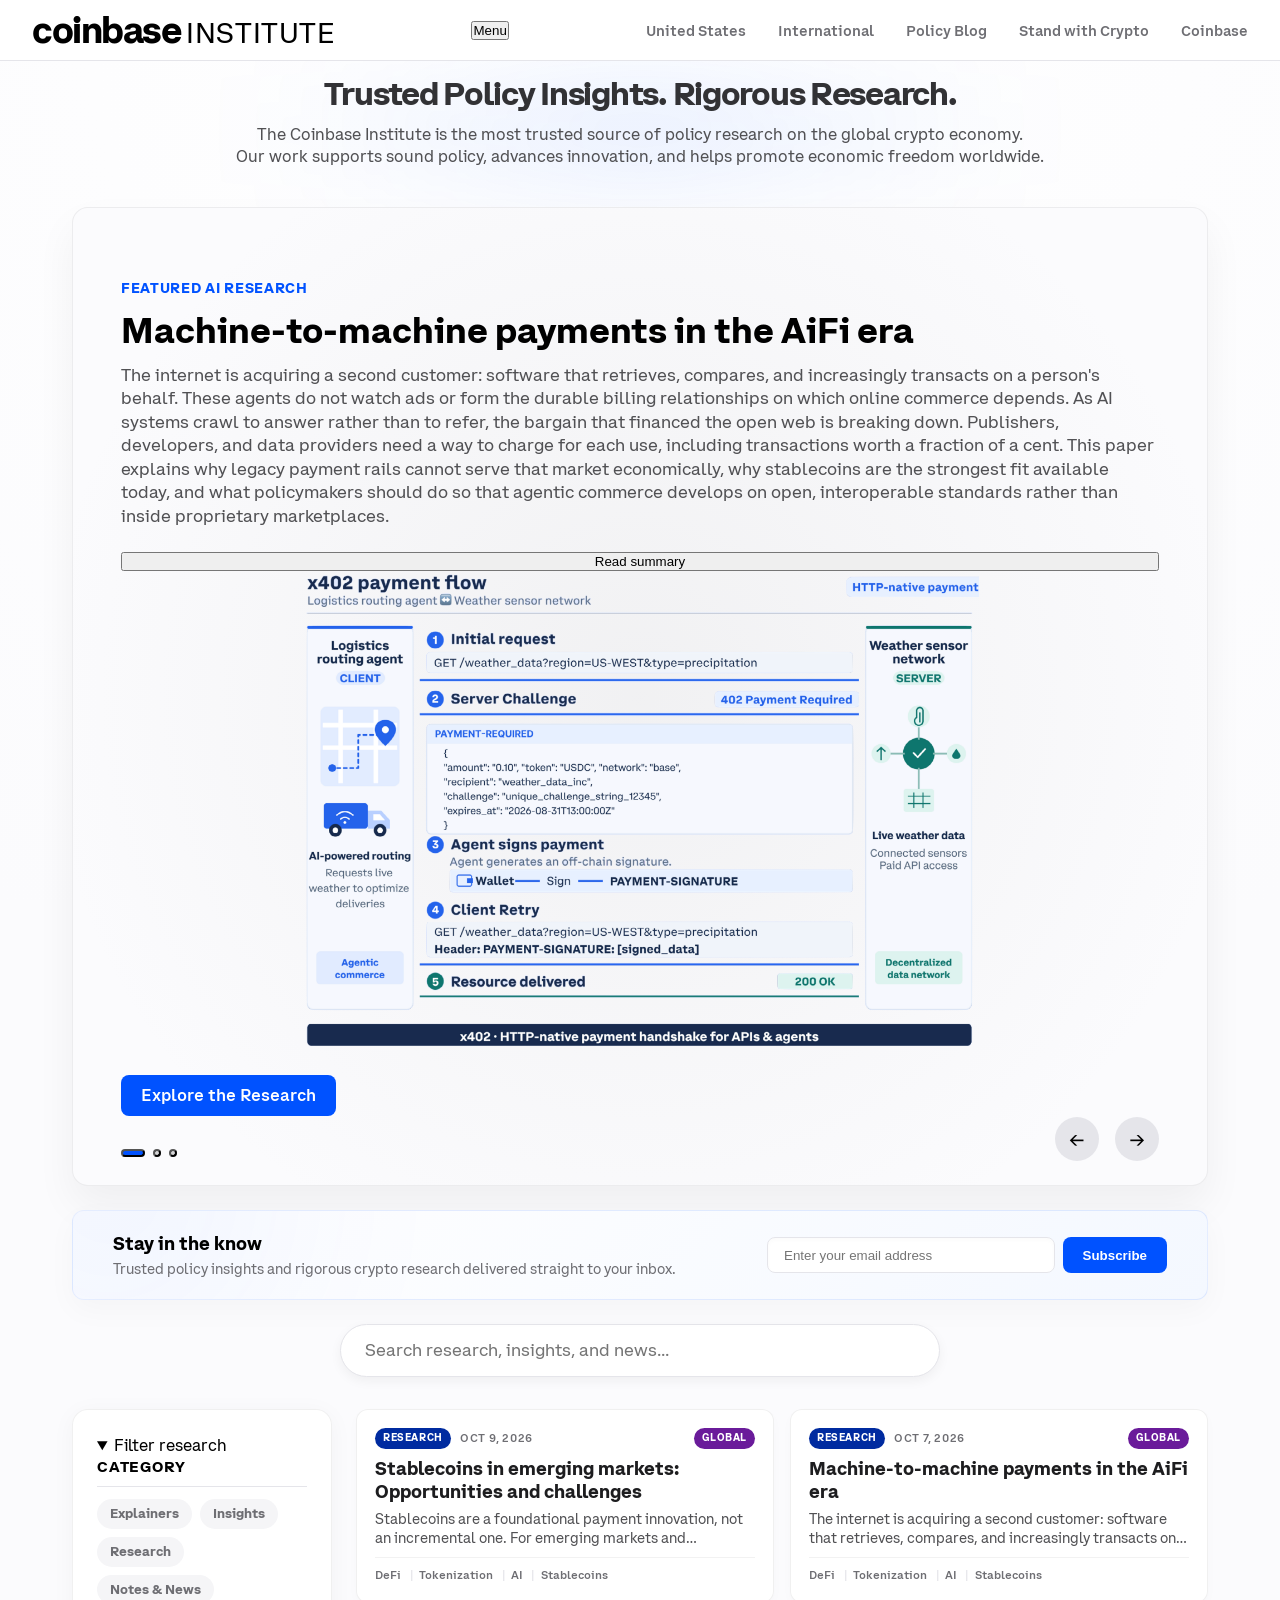
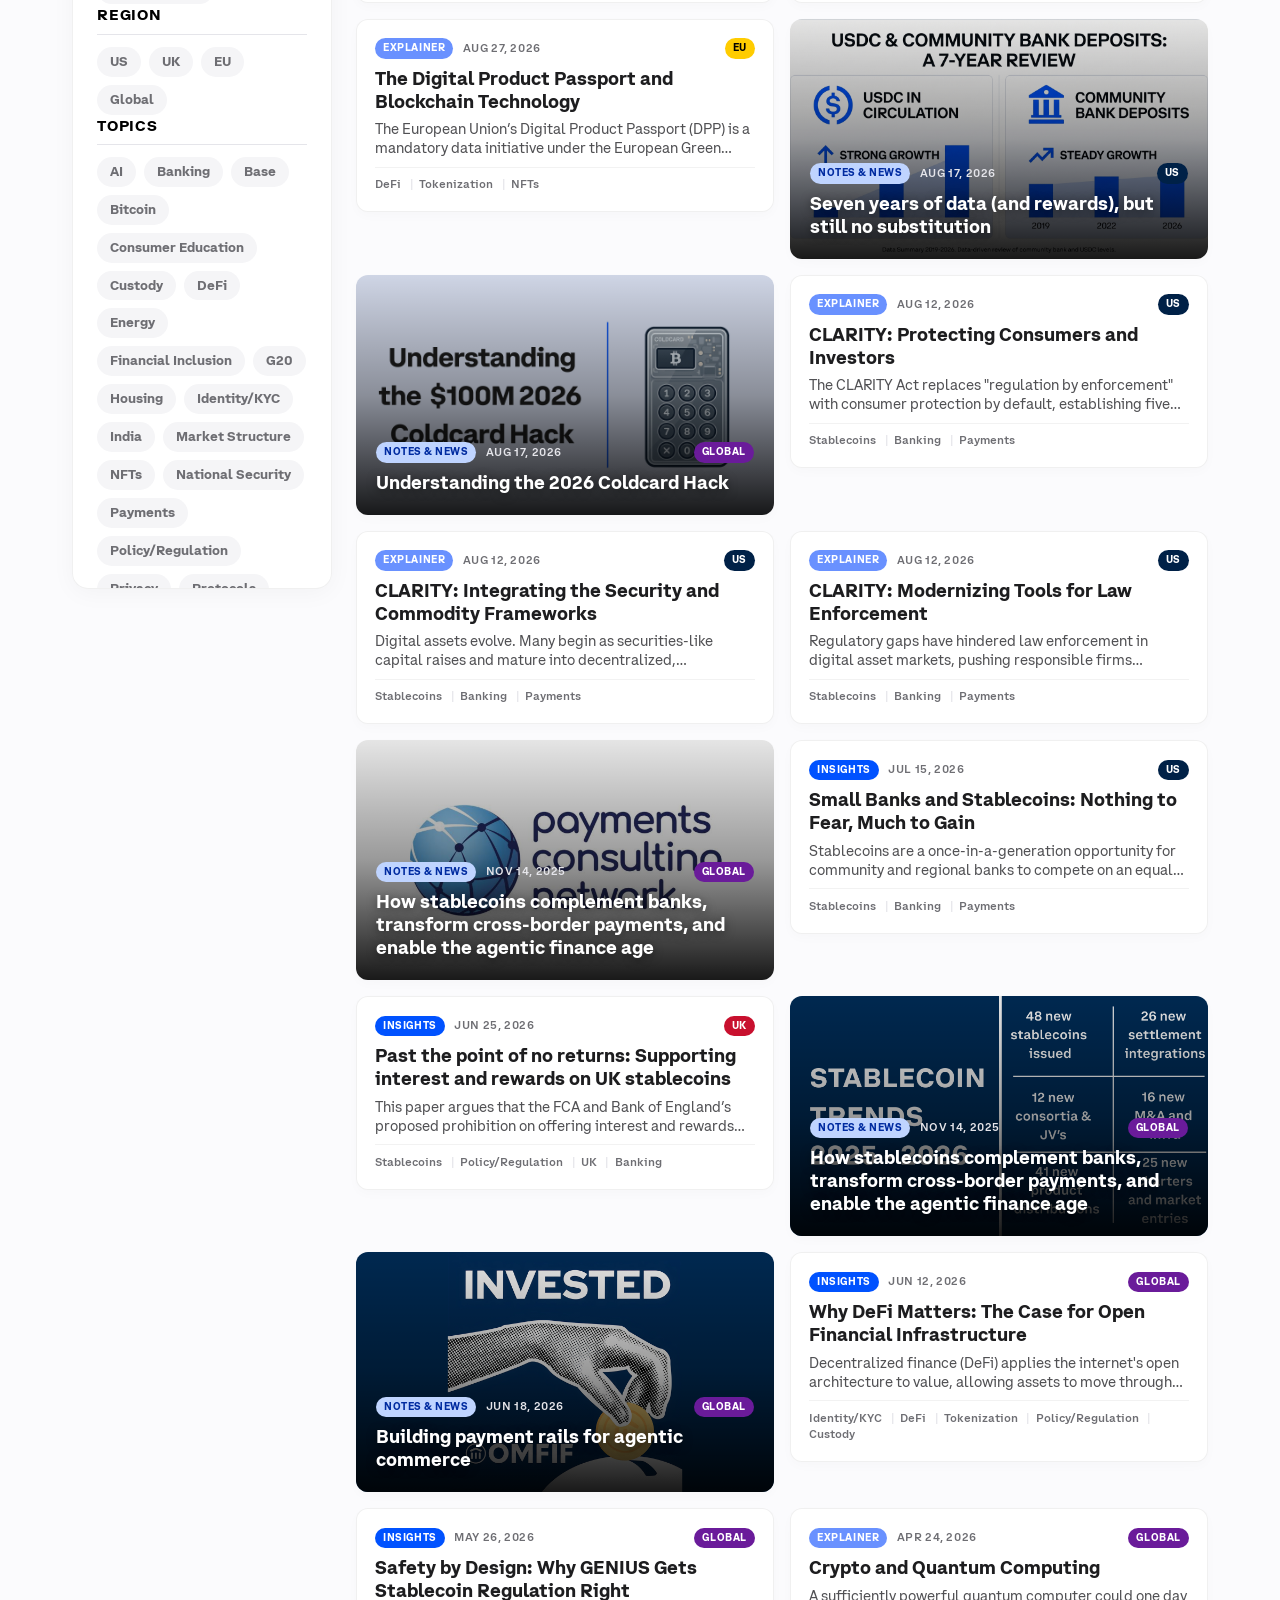
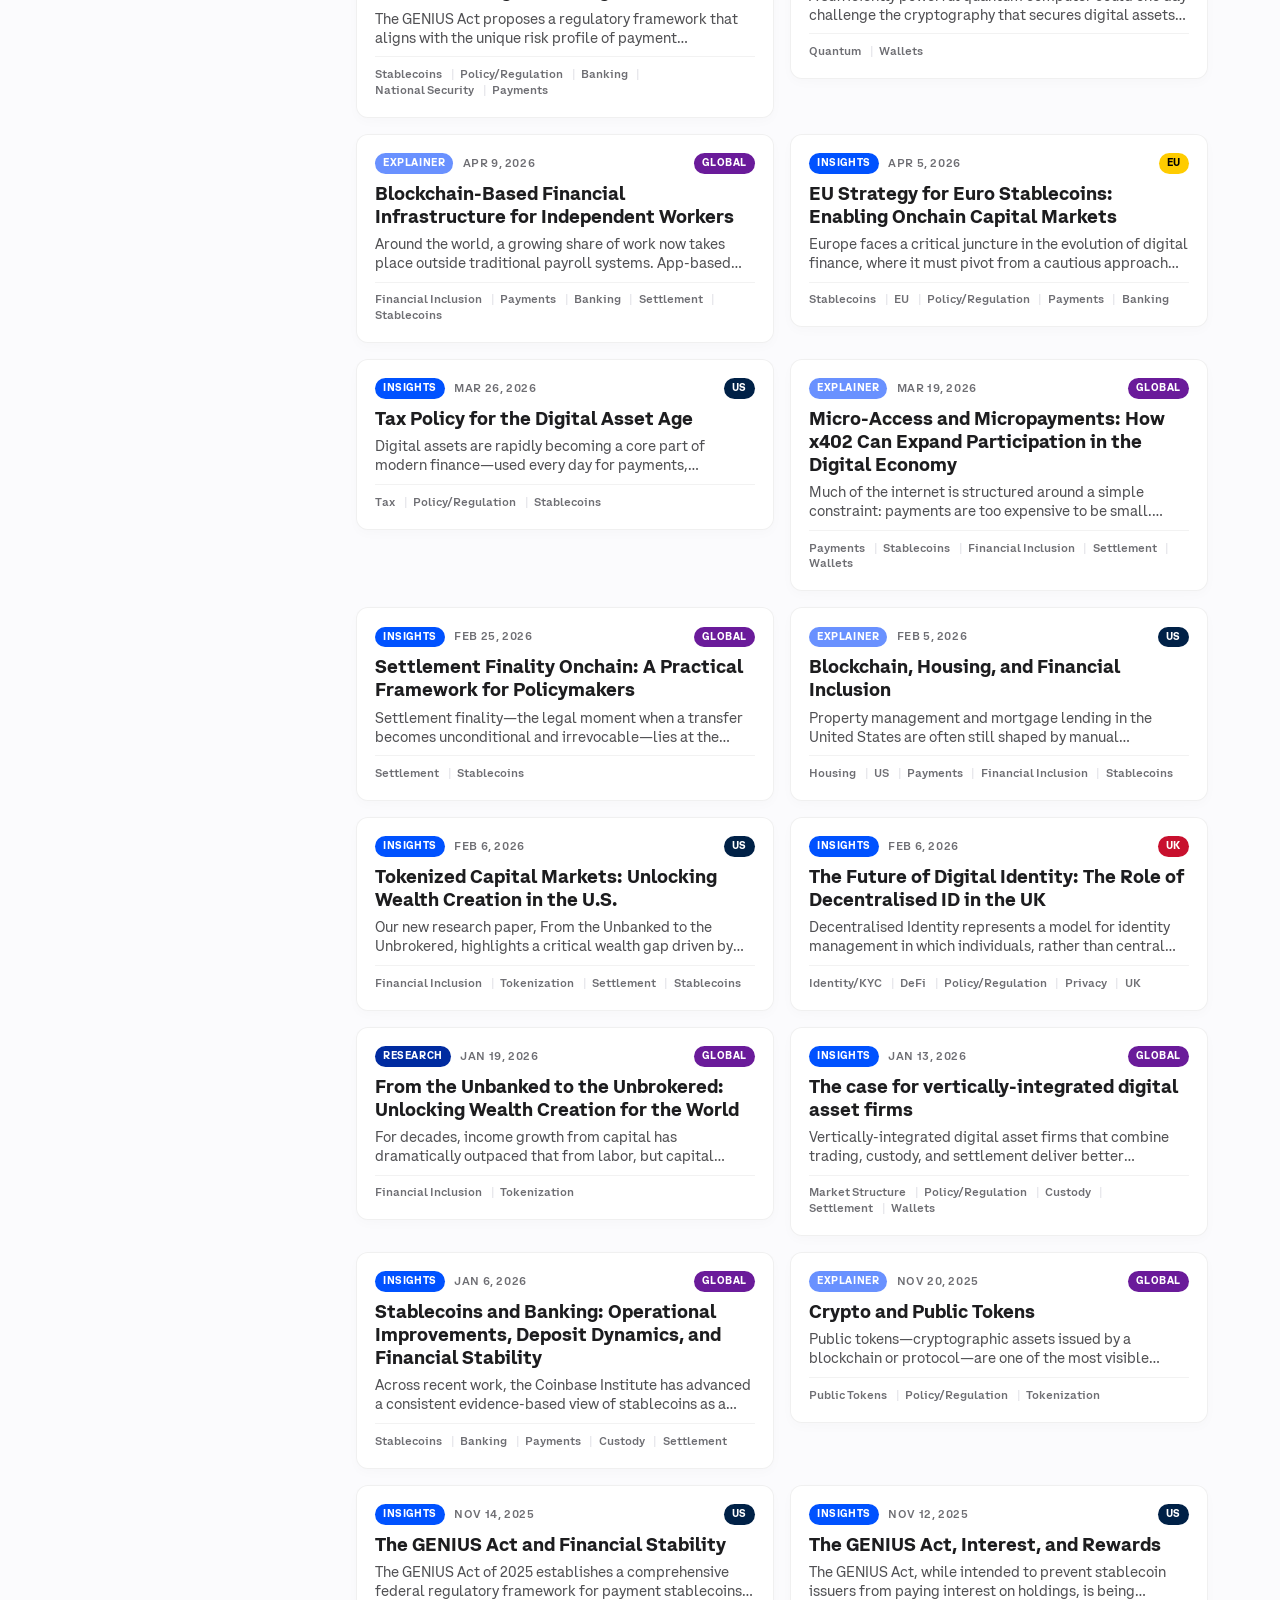
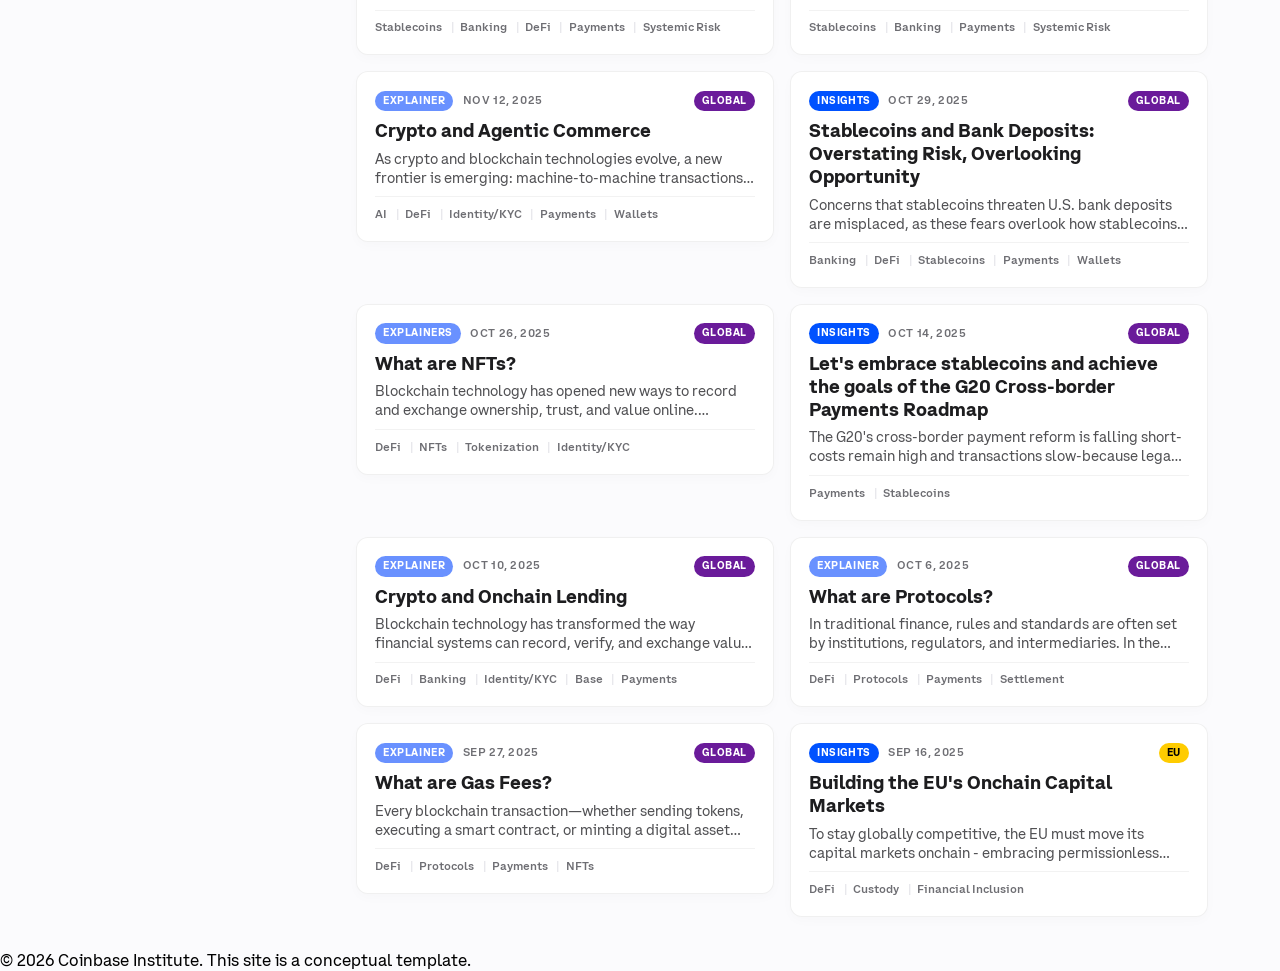
==== commit c3448109: "Update index.html" ====
--- a/index.html
+++ b/index.html
@@ -9,19 +9,19 @@
         /* Coinbase Sans Custom Fonts */
         @font-face {
             font-family: 'Coinbase Sans';
-            src: url('Coinbase_Sans-Regular-web-1.32.ttf') format('truetype');
+            src: url('fonts/Coinbase_Sans-Regular-web-1.32.ttf') format('truetype');
             font-weight: 400;
             font-style: normal;
         }
         @font-face {
             font-family: 'Coinbase Sans';
-            src: url('Coinbase_Text-Medium-web-1.32.ttf') format('truetype');
+            src: url('fonts/Coinbase_Text-Medium-web-1.32.ttf') format('truetype');
             font-weight: 500;
             font-style: normal;
         }
         @font-face {
             font-family: 'Coinbase Sans';
-            src: url('Coinbase_Sans-Bold-web-1.32.ttf') format('truetype');
+            src: url('fonts/Coinbase_Sans-Bold-web-1.32.ttf') format('truetype');
             font-weight: 700;
             font-style: normal;
         }
@@ -978,7 +978,7 @@
         }
 
     </style>
-    <link rel="stylesheet" href="mobile.css">
+    <link rel="stylesheet" href="assets/css/mobile.css">
 </head>
 <body>
 
@@ -1753,7 +1753,7 @@
         <p>&copy; 2026 Coinbase Institute. This site is a conceptual template.</p>
     </footer>
 
-    <script src="research-archive.js"></script>
+    <script src="assets/js/research-archive.js"></script>
     <script>
         const mobileLayout = window.matchMedia('(max-width: 768px)');
         const filterLayout = window.matchMedia('(max-width: 900px)');
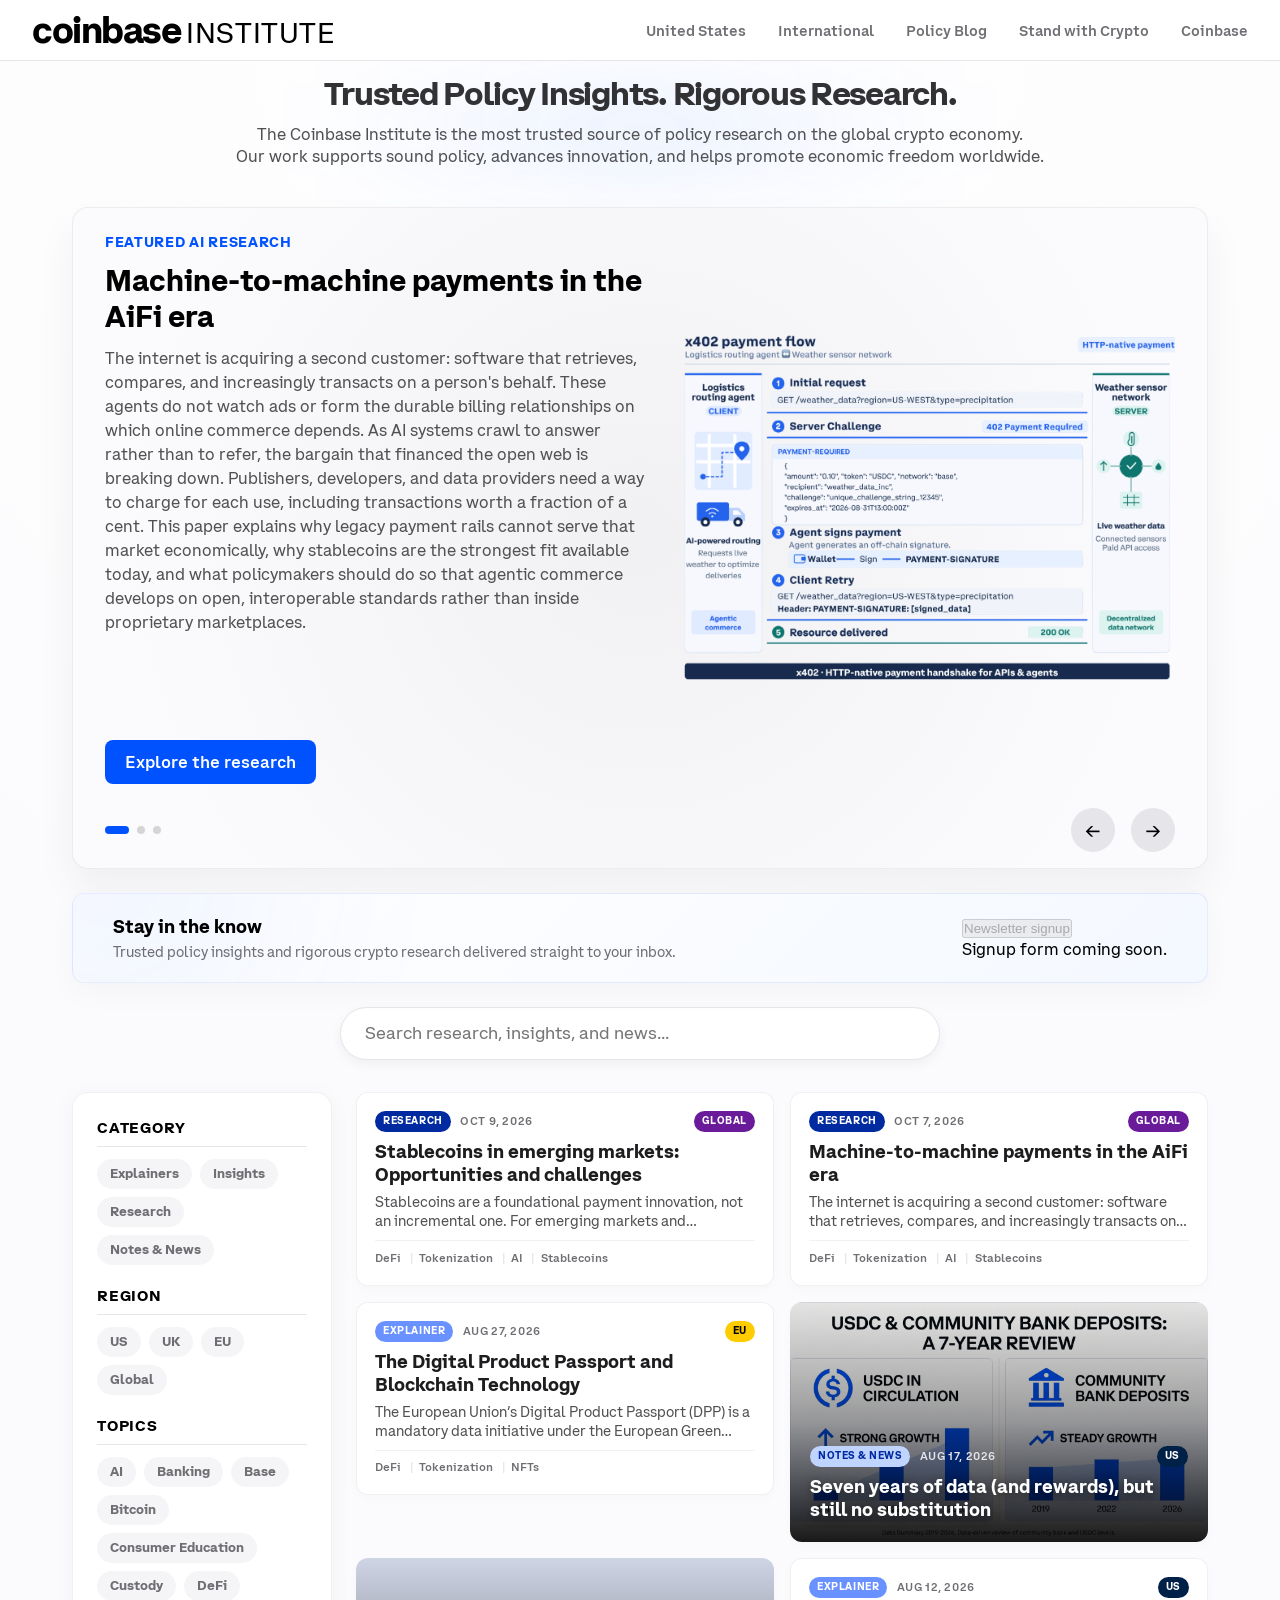
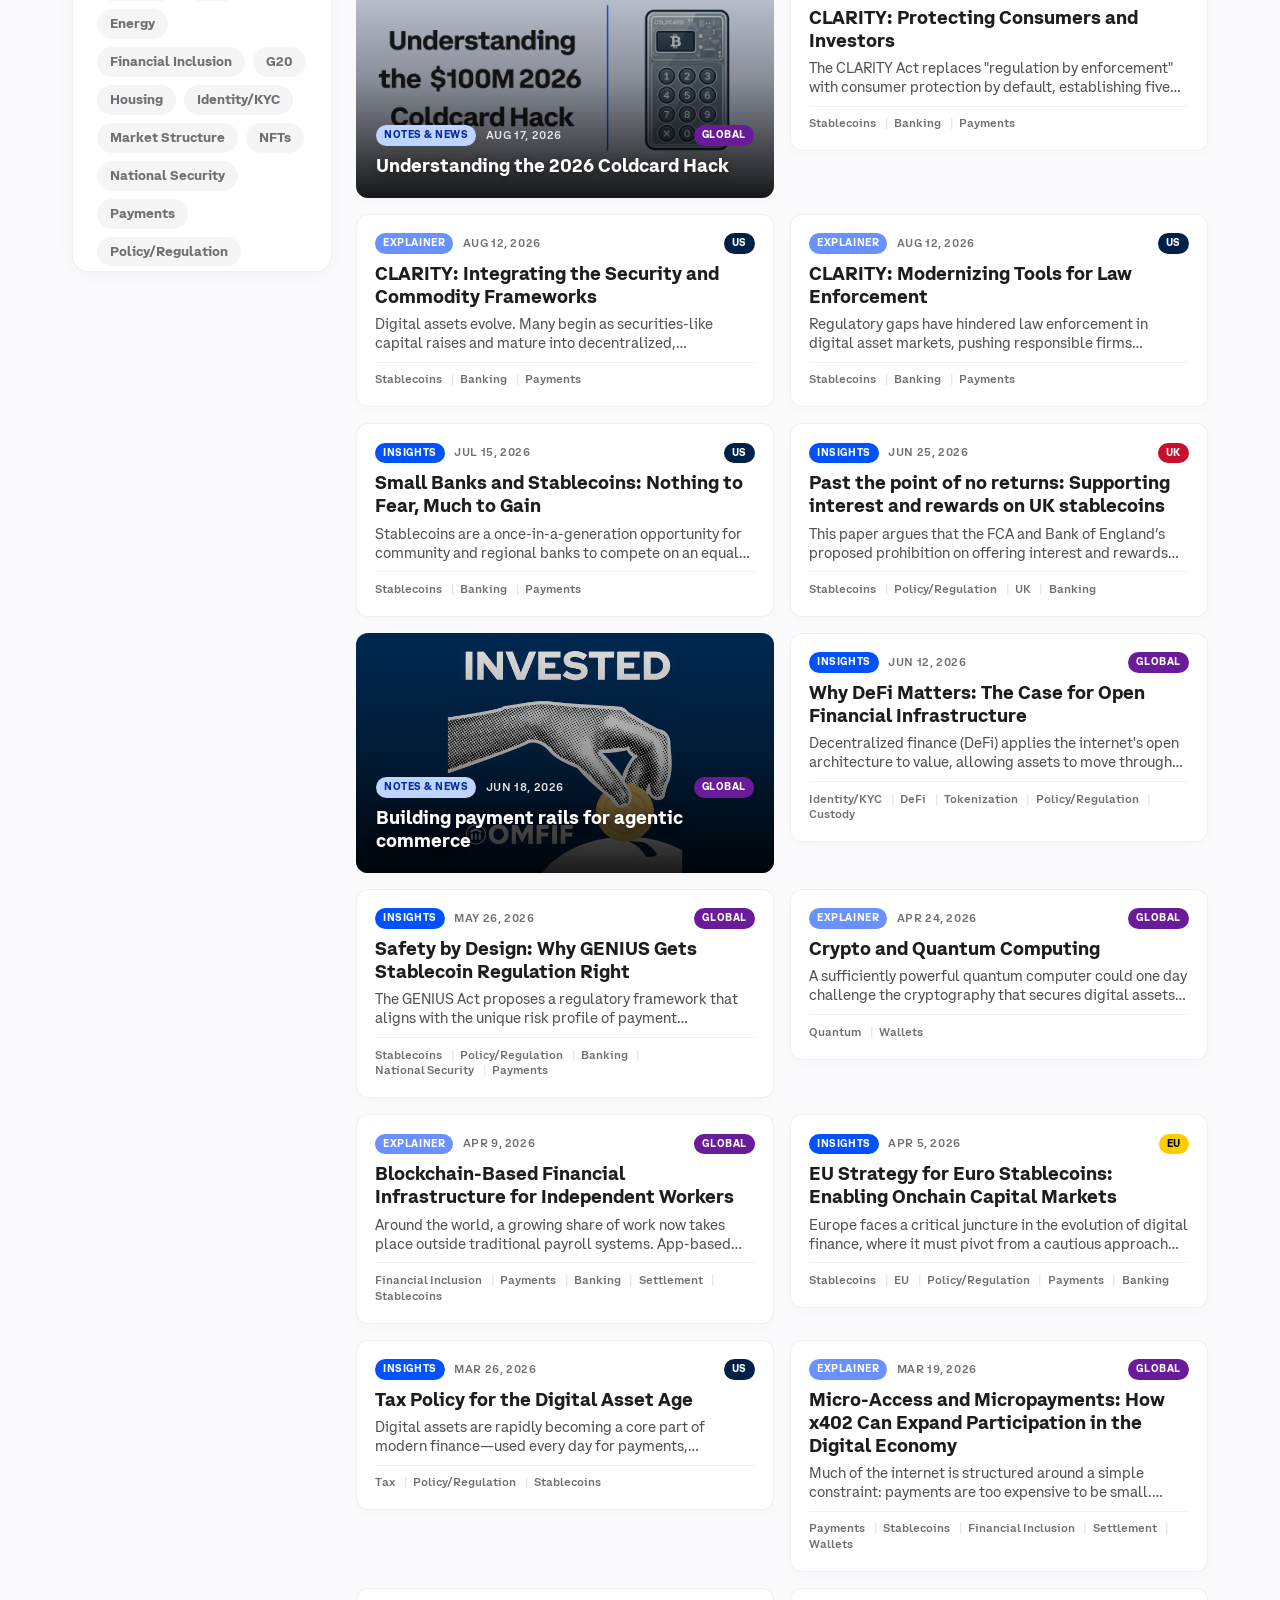
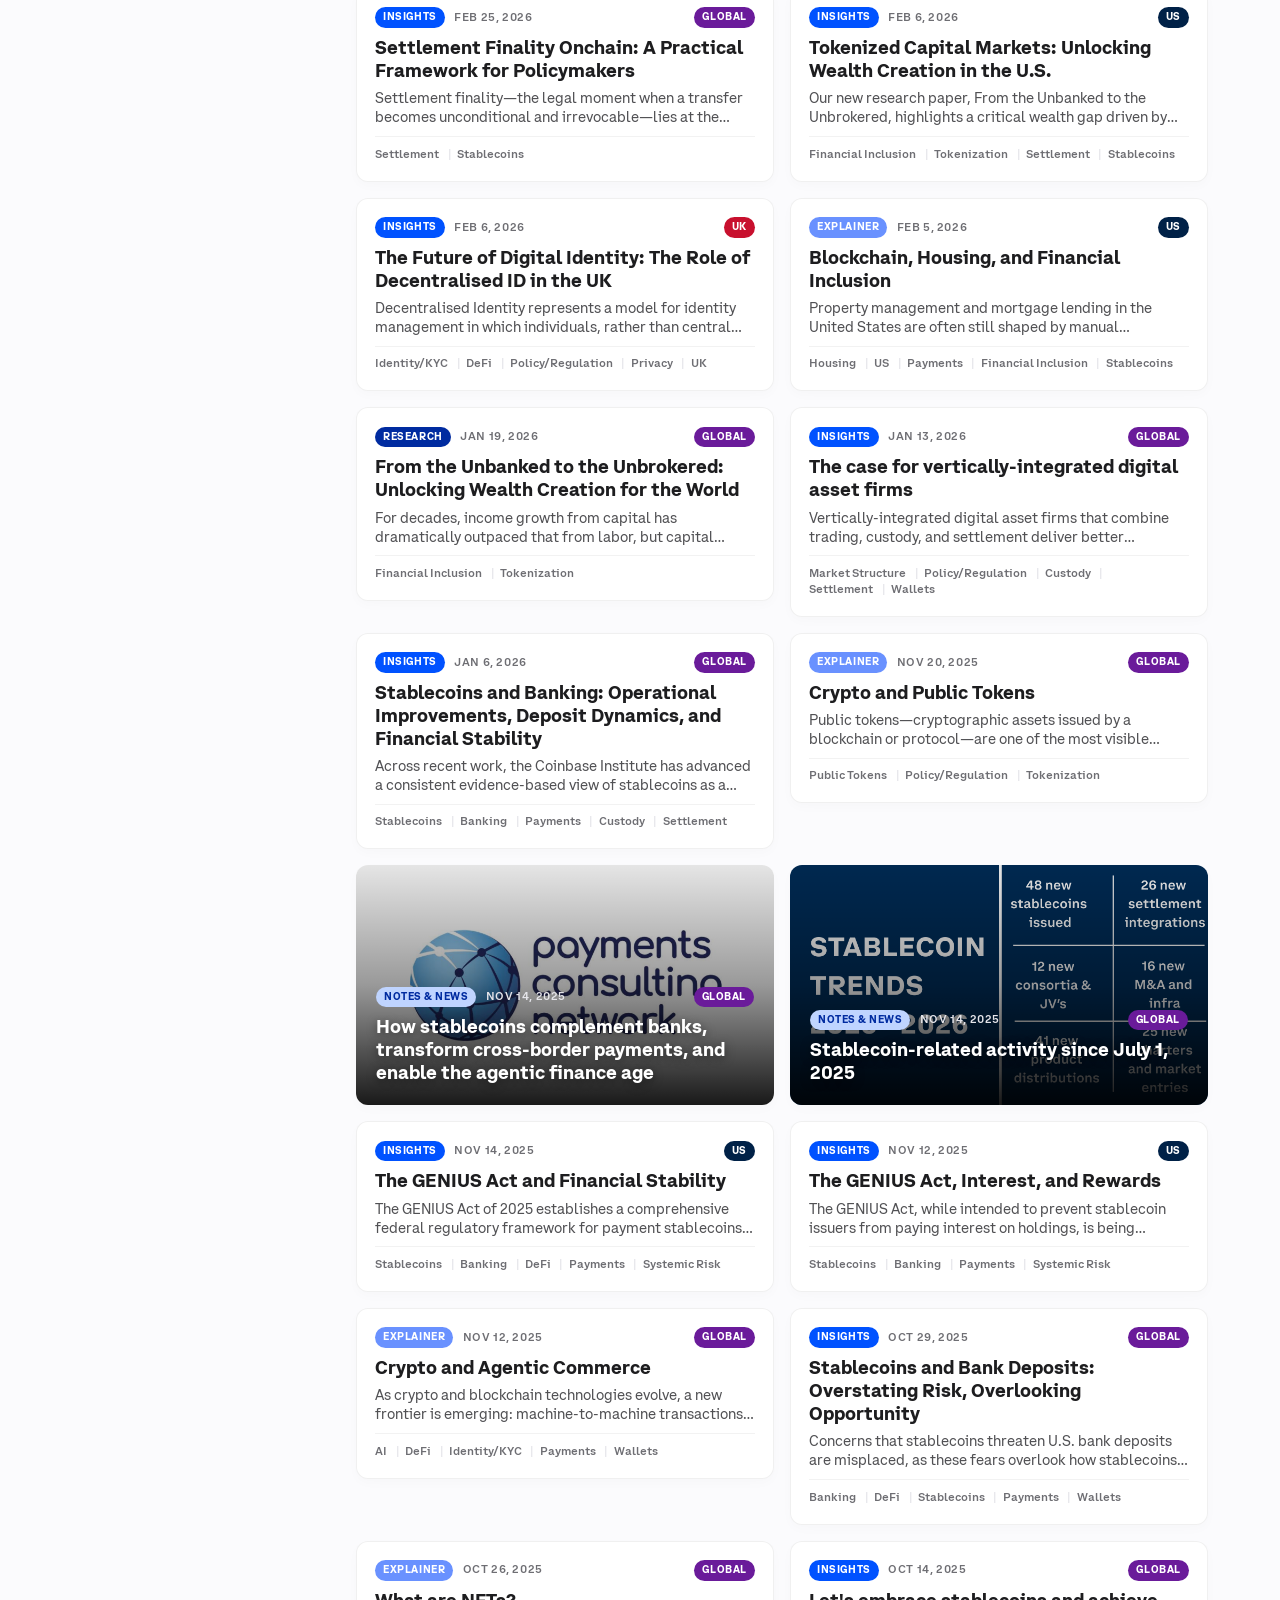
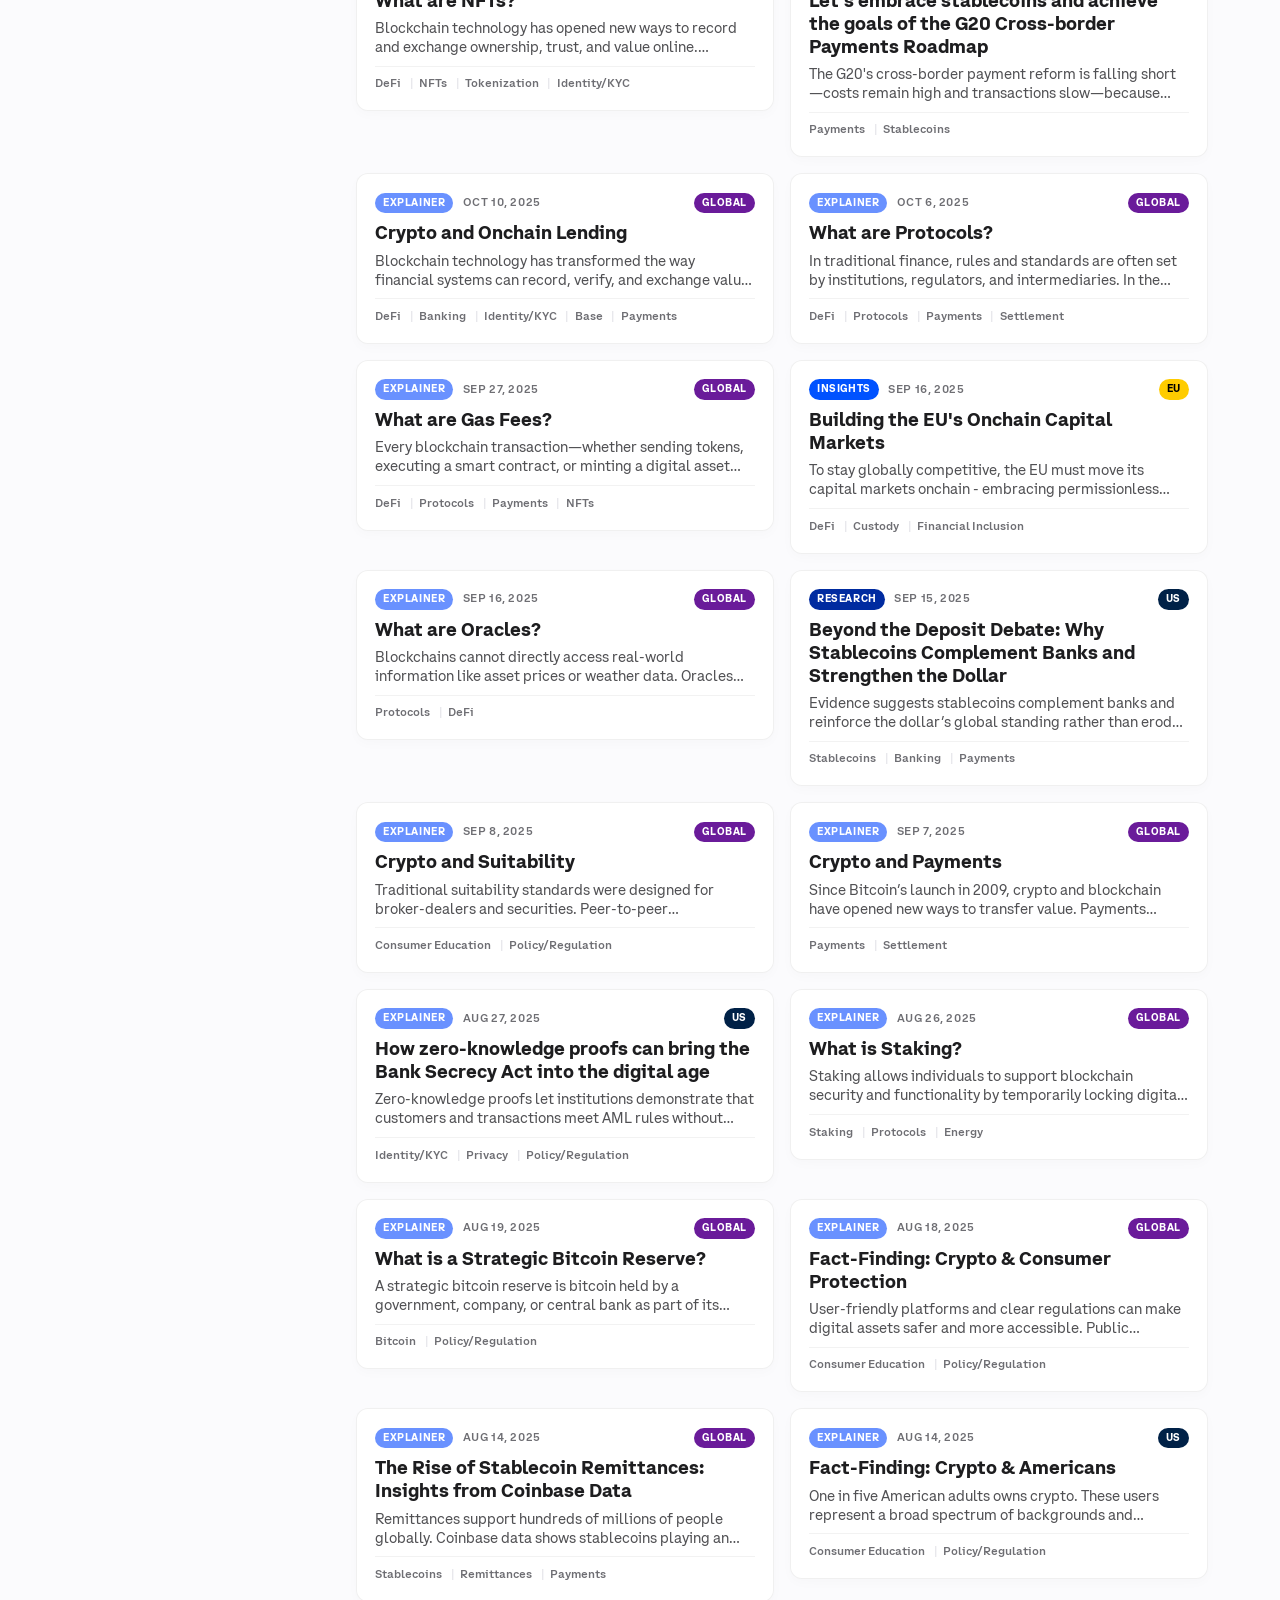
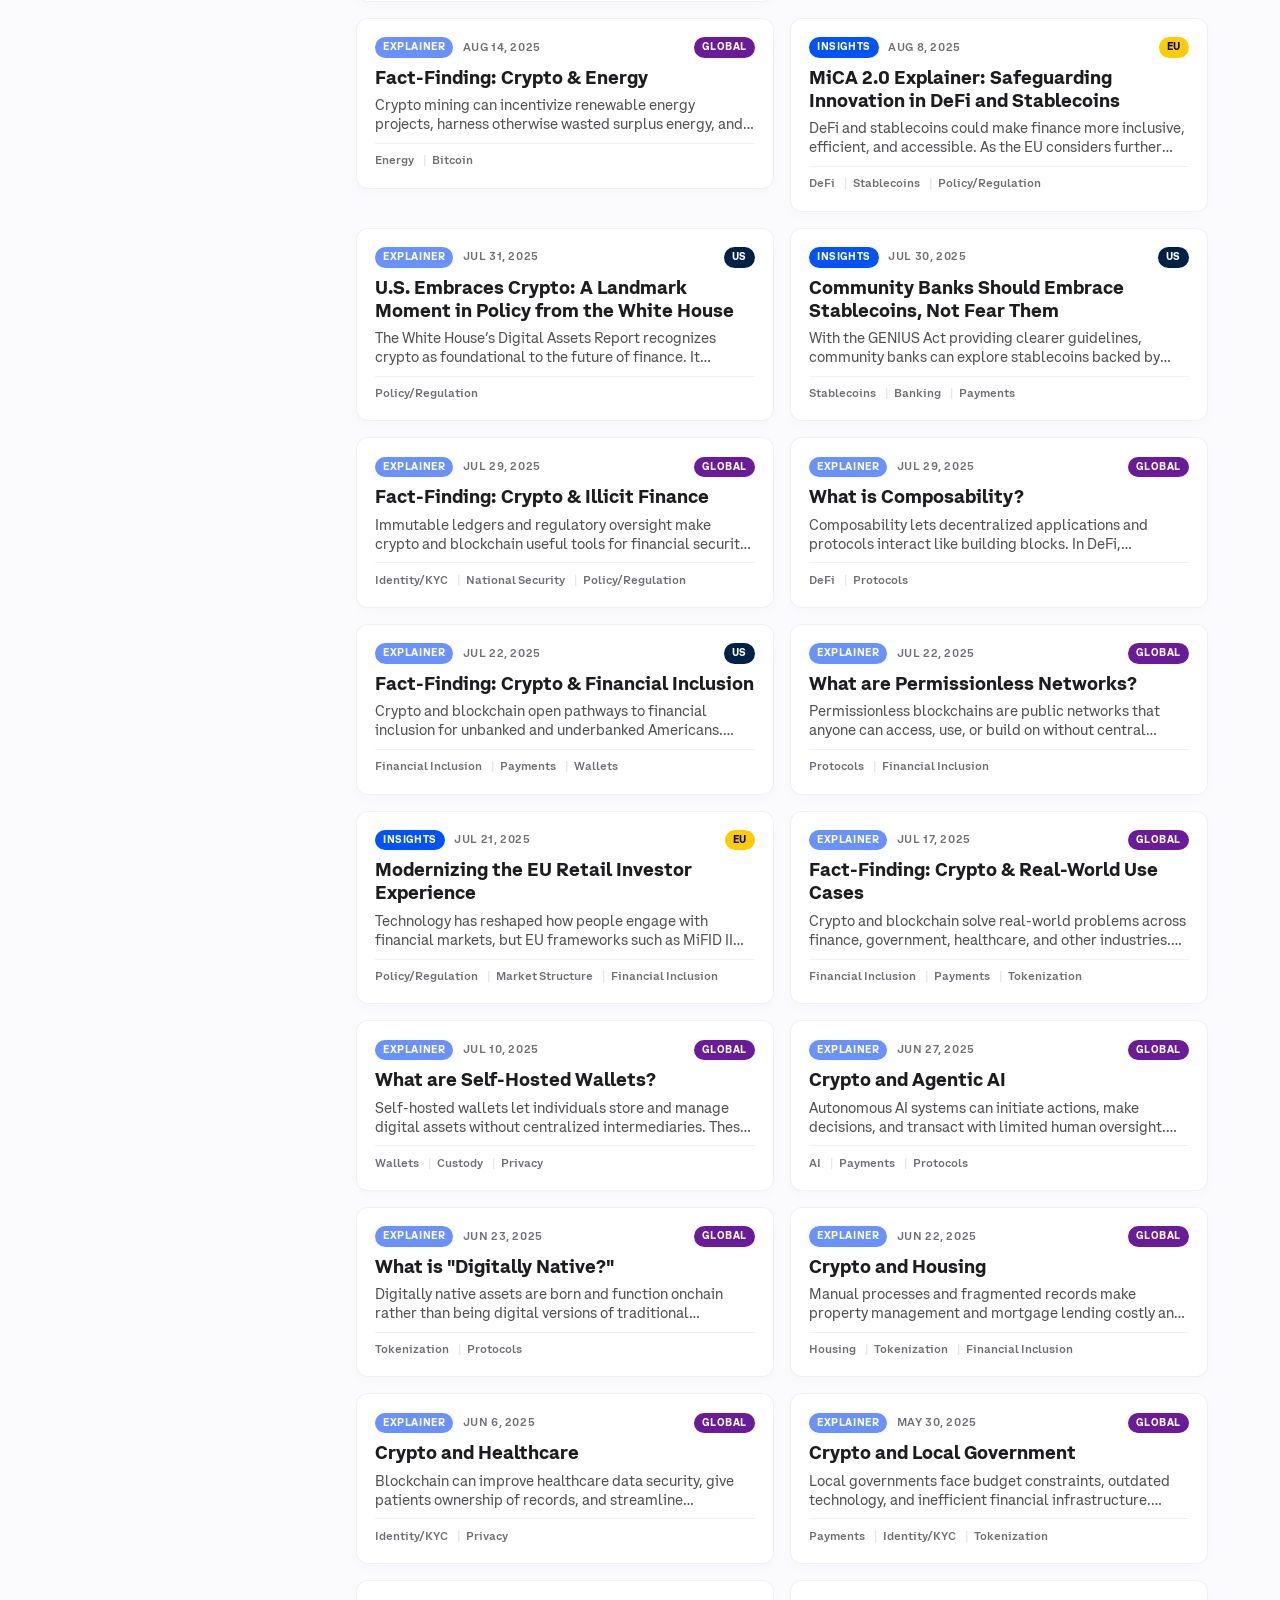
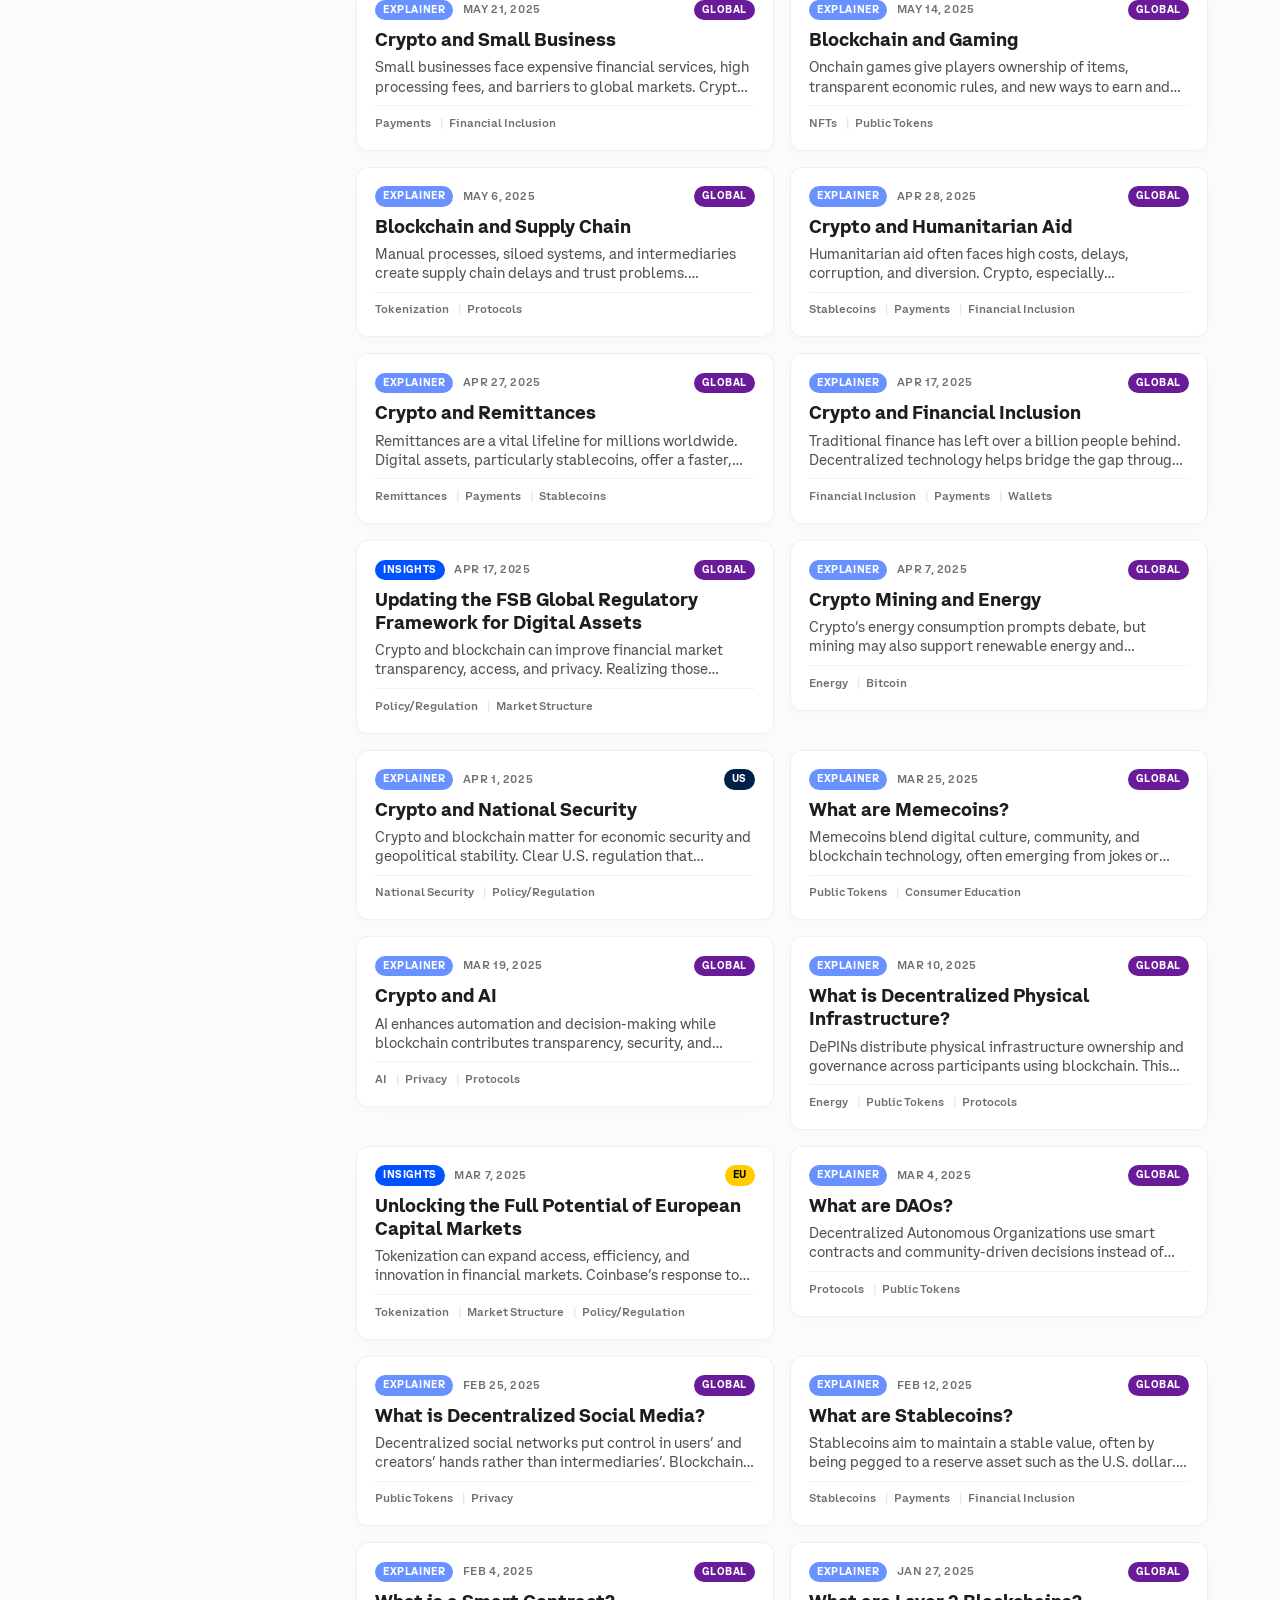
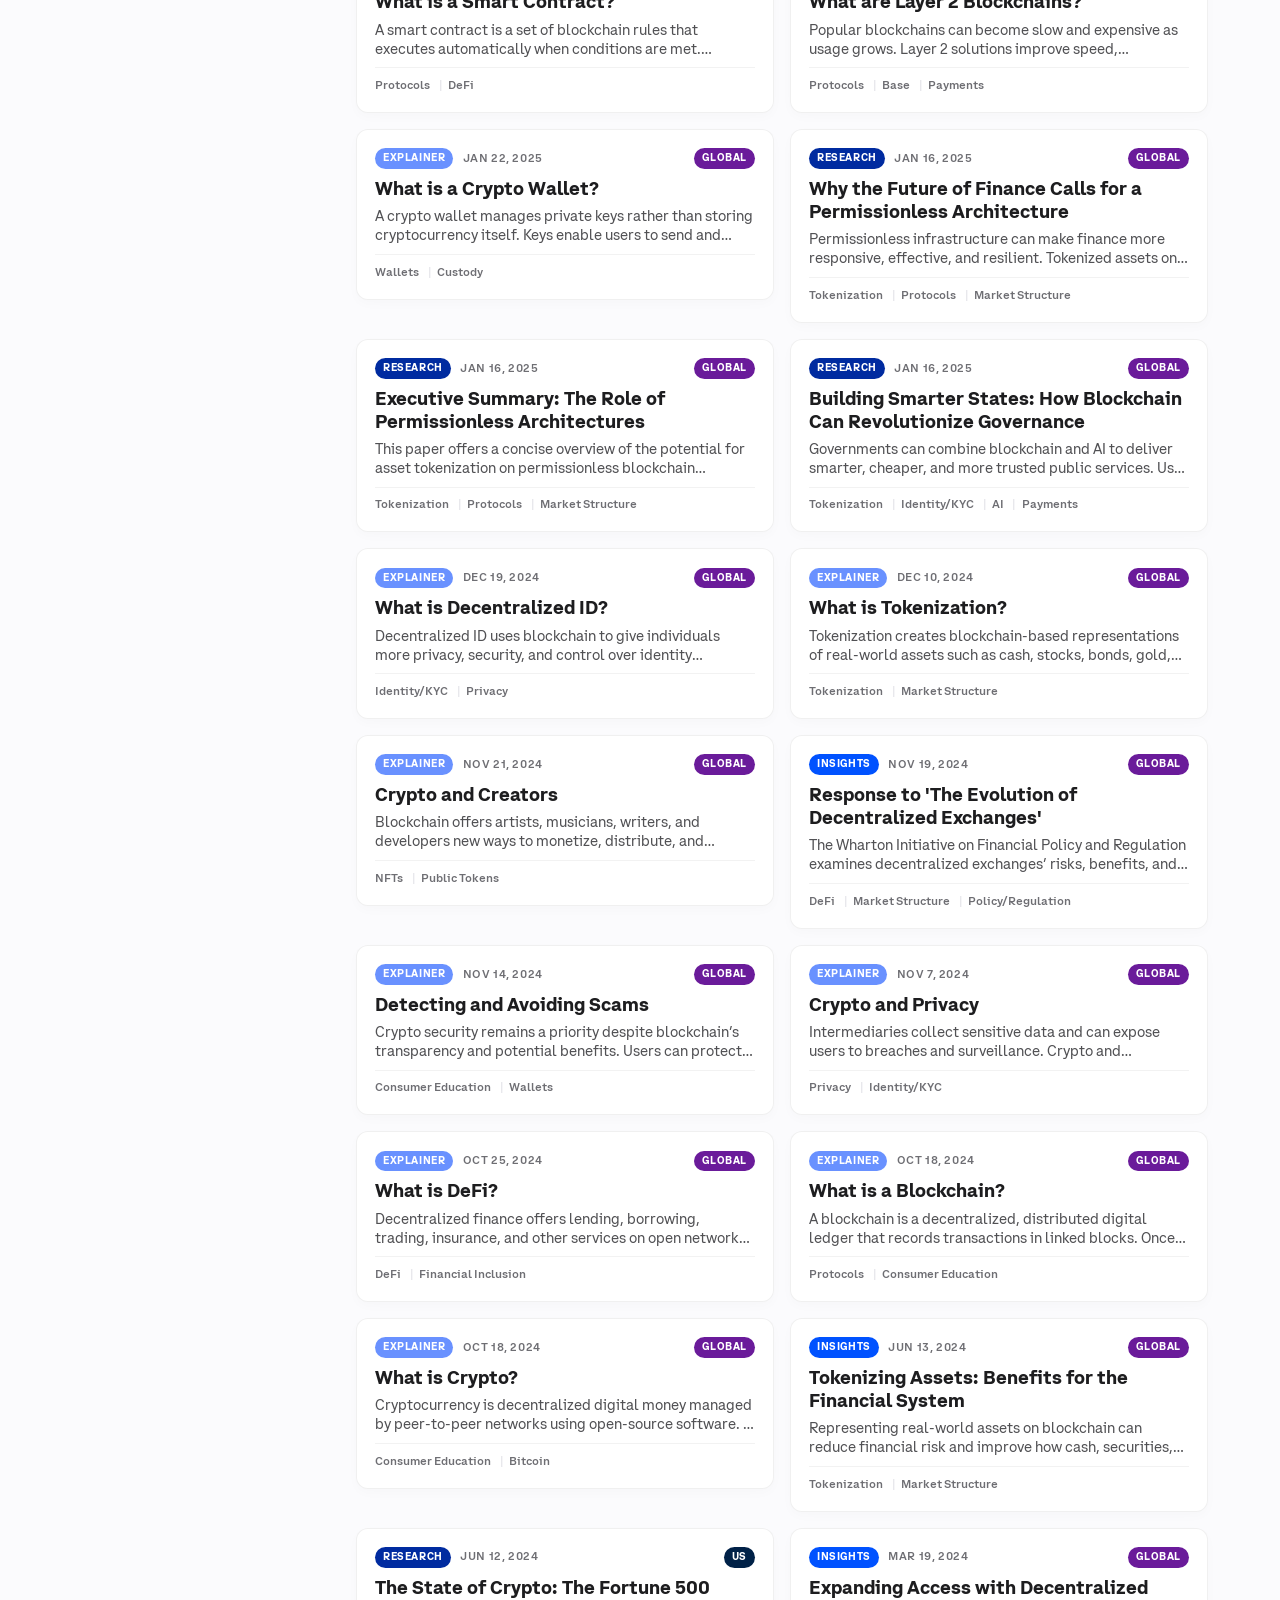
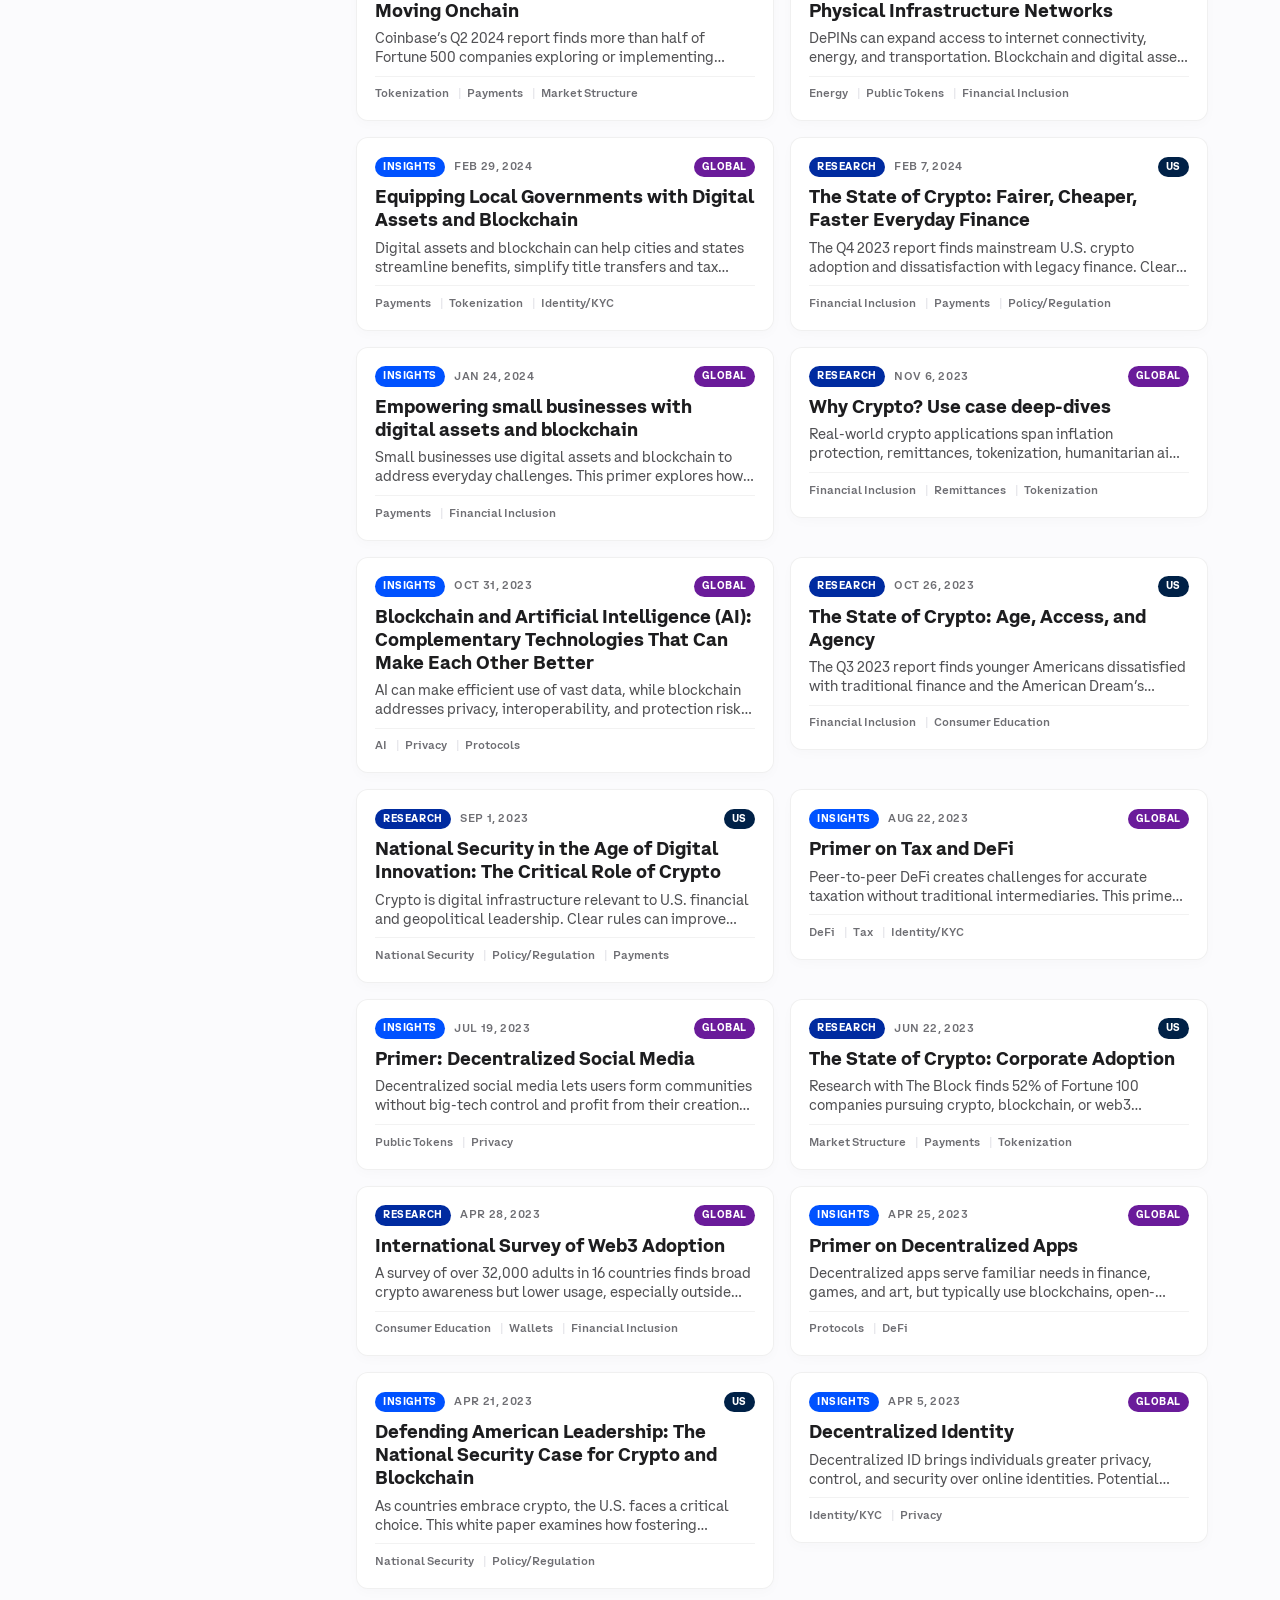
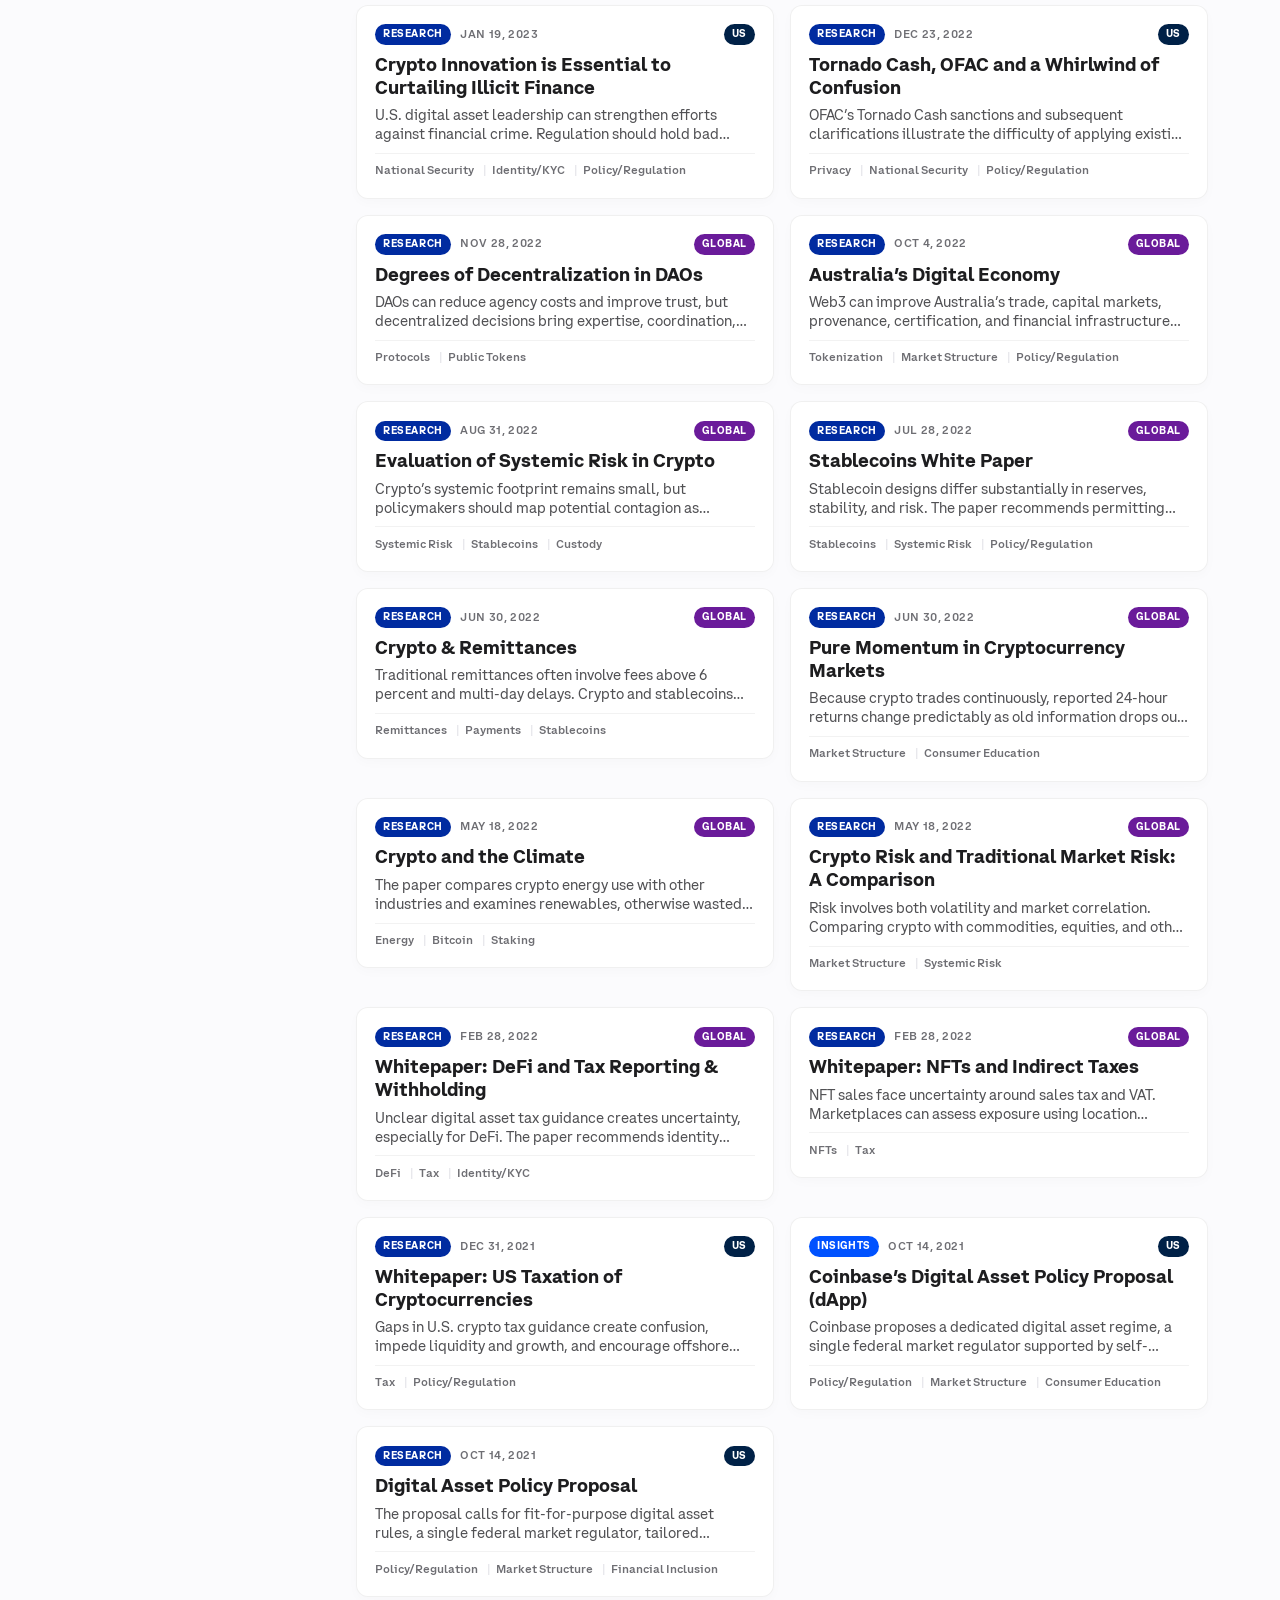
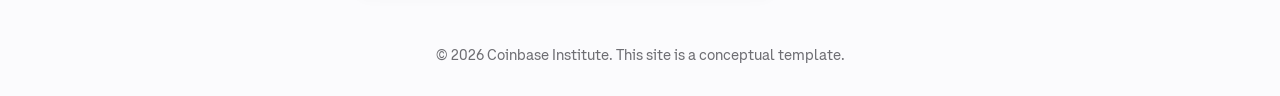
==== commit bddf90c4: "Update index.html" ====
--- a/index.html
+++ b/index.html
@@ -979,6 +979,7 @@
 
     </style>
     <link rel="stylesheet" href="assets/css/mobile.css">
+    <link rel="stylesheet" href="assets/css/design-notes.css">
 </head>
 <body>
 
@@ -1020,16 +1021,16 @@
                     <h2>Machine-to-machine payments in the AiFi era</h2>
                     <p>The internet is acquiring a second customer: software that retrieves, compares, and increasingly transacts on a person's behalf. These agents do not watch ads or form the durable billing relationships on which online commerce depends. As AI systems crawl to answer rather than to refer, the bargain that financed the open web is breaking down. Publishers, developers, and data providers need a way to charge for each use, including transactions worth a fraction of a cent. This paper explains why legacy payment rails cannot serve that market economically, why stablecoins are the strongest fit available today, and what policymakers should do so that agentic commerce develops on open, interoperable standards rather than inside proprietary marketplaces.</p>
                     <div class="carousel-inline-image" style="background-image: url('images/image_1.png');"></div>
-                    <a href="machine-to-machine-payments.html" class="btn">Explore the Research</a>
+                    <a href="machine-to-machine-payments.html" class="btn">Explore the research</a>
                 </div>
 
                 <!-- Slide 2 -->
                 <div class="carousel-slide">
                     <span class="category-tag">Emerging Markets Research</span>
-                    <h2>Stablecoins: Opportunities and Challenges for the EMDEs</h2>
-                    <p>Stablecoins are a foundational payment innovation, not just a minor change. For emerging markets and developing economies (EMDEs) the potential payoff is larger than developed economies because frictions that stablecoins can remove are also larger. EMDEs also face distinct risks and challenges in adopting this innovation. This paper maps the opportunity across remittances, agentic commerce, tokenization, smart contracting, and competition in financial markets that could potentially come from a wide adoption of stablecoins; weighs the challenges and risks that come with it; set out a regulatory blueprint to manage these challenges; and closes with country specific analysis of India, Brazil, and Indonesia.</p>
+                    <h2>Stablecoins: Opportunities and challenges for the EMDEs</h2>
+                    <p>Stablecoins are a foundational payment innovation, not just a minor change. For emerging markets and developing economies (EMDEs), the potential payoff is larger than in developed economies because frictions that stablecoins can remove are also larger. EMDEs also face distinct risks and challenges in adopting this innovation. This paper maps the opportunity across remittances, agentic commerce, tokenization, smart contracting, and competition in financial markets that could potentially come from a wide adoption of stablecoins; weighs the challenges and risks that come with it; sets out a regulatory blueprint to manage these challenges; and closes with country-specific analysis of India, Brazil, and Indonesia.</p>
                     <div class="carousel-inline-image" style="background-image: url('images/image_2.png');"></div>
-                    <a href="stablecoins-emerging-markets.html" class="btn">Explore the Research</a>
+                    <a href="stablecoins-emerging-markets.html" class="btn">Explore the research</a>
                 </div>
 
                 <!-- Slide 3 -->
@@ -1038,7 +1039,7 @@
                     <h2>From the Unbanked to the Unbrokered: Unlocking Wealth Creation for the World</h2>
                     <p>For decades, income growth from capital has dramatically outpaced that from labor, but capital ownership remains a privilege of the few. We must bridge this divide by transitioning from the current system that excludes the majority to one that empowers them. The solution lies in technology, not just policy. By harnessing the transformational potential of tokenization and open blockchains, we unlock global markets for billions of savers and those wishing to raise capital. When the barriers of traditional financial infrastructure disappear, access to investment opportunities becomes as normal as owning a phone. This allows ordinary people to finally capture the upside from innovation and economic growth. This is how we narrow the capital chasm and increase economic freedom.</p>
                     <div class="carousel-inline-image" style="background-image: url('images/image_3.png');"></div>
-                    <a href="https://www.coinbase.com/public-policy/advocacy/documents/from-the-unbanked-to-the-unbrokered" class="btn">Read the Paper</a>
+                    <a href="https://www.coinbase.com/public-policy/advocacy/documents/from-the-unbanked-to-the-unbrokered" class="btn">Read the paper</a>
                 </div>
             </div>
             
@@ -1053,10 +1054,11 @@
                 <h3>Stay in the know</h3>
                 <p>Trusted policy insights and rigorous crypto research delivered straight to your inbox.</p>
             </div>
-            <form class="subscribe-form" onsubmit="event.preventDefault(); alert('Subscribed successfully!');">
-                <input type="email" placeholder="Enter your email address" aria-label="Email address" autocomplete="email" required>
-                <button type="submit">Subscribe</button>
-            </form>
+            <!-- Replace this disabled button with a link to the public Google Form when available. -->
+            <div class="signup-action">
+                <button type="button" disabled aria-describedby="signup-status">Newsletter signup</button>
+                <p id="signup-status">Signup form coming soon.</p>
+            </div>
         </div>
 
         <div class="search-section">
@@ -1454,7 +1456,7 @@
                         <span class="geo-tag">US</span>
                     </div>
                     <h2>Tax Policy for the Digital Asset Age</h2>
-                    <p class="tldr">Digital assets are rapidly becoming a core part of modern finance—used every day for payments, investments, trading, and a growing range of financial services. Yet the U.S. tax reporting framework has not kept pace, and applying last century’s rules to 21st-century digital markets is leading to predictable and counterproductive results: brokers and taxpayers required to generate vast information with minimal taxable value, regulators inundated with low-signal paperwork, and all parties face rising compliance and administrability burdens in exchange for limited incremental insight for tax authorities. As adoption grows, this mismatch between rules and technology risks distorting economic behavior. The time taxpayers must spend navigating complex reporting requirements effectively functions as a hidden tax on innovation. Targeted reforms that reduce low-signal reporting and focus on higher-value tax information can improve outcomes while creating a system that scales—one where compliance remains practical whether a taxpayer has ten transactions or ten thousand.</p>
+                    <p class="tldr">Digital assets are rapidly becoming a core part of modern finance—used every day for payments, investments, trading, and a growing range of financial services. Yet the U.S. tax reporting framework has not kept pace, and applying last century’s rules to 21st-century digital markets is leading to predictable and counterproductive results: brokers and taxpayers are required to generate vast information with minimal taxable value, regulators are inundated with low-signal paperwork, and all parties face rising compliance and administrability burdens in exchange for limited incremental insight for tax authorities. As adoption grows, this mismatch between rules and technology risks distorting economic behavior. The time taxpayers must spend navigating complex reporting requirements effectively functions as a hidden tax on innovation. Targeted reforms that reduce low-signal reporting and focus on higher-value tax information can improve outcomes while creating a system that scales—one where compliance remains practical whether a taxpayer has ten transactions or ten thousand.</p>
                     <div class="tags-container">
                         <span class="tag-pill" data-tag="Tax">Tax</span><span class="tag-pill" data-tag="Policy/Regulation">Policy/Regulation</span><span class="tag-pill" data-tag="Stablecoins">Stablecoins</span>
                     </div>
@@ -1490,6 +1492,36 @@
                     </div>
                 </a>
 
+                <a href="https://www.coinbase.com/public-policy/advocacy/documents/unlocking-wealth-creation-in-the-us" class="card" data-category="insights" data-geo="us" data-tags="financial inclusion,tokenization,settlement,stablecoins">
+                    <div class="card-meta">
+                        <div class="meta-left">
+                            <span class="category-tag">Insights</span>
+                            <span class="date-tag">Feb 6, 2026</span>
+                        </div>
+                        <span class="geo-tag">US</span>
+                    </div>
+                    <h2>Tokenized Capital Markets: Unlocking Wealth Creation in the U.S.</h2>
+                    <p class="tldr">Our new research paper, From the Unbanked to the Unbrokered, highlights a critical wealth gap driven by unequal access to capital markets, where many individuals are "unbrokered" and unable to grow wealth through asset ownership due to high barriers like complex fees and investment minimums. The paper argues that by leveraging tokenization and open public blockchains, the financial industry can democratize market access through fractional ownership, significantly lower transaction costs, and near-instant settlement. This shift offers a scalable solution to modernize financial infrastructure, enabling a future where individuals can easily participate in economic growth and build long-term wealth regardless of their initial investment size.</p>
+                    <div class="tags-container">
+                        <span class="tag-pill" data-tag="Financial Inclusion">Financial Inclusion</span><span class="tag-pill" data-tag="Tokenization">Tokenization</span><span class="tag-pill" data-tag="Settlement">Settlement</span><span class="tag-pill" data-tag="Stablecoins">Stablecoins</span>
+                    </div>
+                </a>
+
+                <a href="https://www.coinbase.com/public-policy/advocacy/documents/uk-did" class="card" data-category="insights" data-geo="uk" data-tags="identity/kyc,defi,policy/regulation,privacy,uk">
+                    <div class="card-meta">
+                        <div class="meta-left">
+                            <span class="category-tag">Insights</span>
+                            <span class="date-tag">Feb 6, 2026</span>
+                        </div>
+                        <span class="geo-tag">UK</span>
+                    </div>
+                    <h2>The Future of Digital Identity: The Role of Decentralised ID in the UK</h2>
+                    <p class="tldr">Decentralised Identity represents a model for identity management in which individuals, rather than central authorities or major platforms, control their verified credentials. Enabled by cryptographic proofs and decentralised ledgers, decentralised ID (DID) promises increased privacy, portability, and security while reducing dependence on large data-holding intermediaries. While there is well-founded, broader political debate on the merits and challenges of introducing a digital ID system, if the UK Government chooses to pursue digital ID, blockchain technology can address the challenges raised and should be considered as part of the design. As part of the Government’s upcoming consultation on the delivery of digital ID, it should consider decentralised technology (i.e., blockchain) to address the range of privacy, security, single point of failure, and other legitimate concerns raised by digital ID.</p>
+                    <div class="tags-container">
+                        <span class="tag-pill" data-tag="Identity/KYC">Identity/KYC</span><span class="tag-pill" data-tag="DeFi">DeFi</span><span class="tag-pill" data-tag="Policy/Regulation">Policy/Regulation</span><span class="tag-pill" data-tag="Privacy">Privacy</span><span class="tag-pill" data-tag="UK">UK</span>
+                    </div>
+                </a>
+
                 <a href="https://www.coinbase.com/public-policy/advocacy/documents/blockchain-housing-and-financial-inclusion" class="card" data-category="explainers" data-geo="us" data-tags="housing,us,payments,financial inclusion,stablecoins">
                     <div class="card-meta">
                         <div class="meta-left">
@@ -1505,36 +1537,6 @@
                     </div>
                 </a>
 
-                <a href="https://www.coinbase.com/public-policy/advocacy/documents/unlocking-wealth-creation-in-the-us" class="card" data-category="insights" data-geo="us" data-tags="financial inclusion,tokenization,settlement,stablecoins">
-                    <div class="card-meta">
-                        <div class="meta-left">
-                            <span class="category-tag">Insights</span>
-                            <span class="date-tag">Feb 6, 2026</span>
-                        </div>
-                        <span class="geo-tag">US</span>
-                    </div>
-                    <h2>Tokenized Capital Markets: Unlocking Wealth Creation in the U.S.</h2>
-                    <p class="tldr">Our new research paper, From the Unbanked to the Unbrokered, highlights a critical wealth gap driven by unequal access to capital markets, where many individuals are "unbrokered" and unable to grow wealth through asset ownership due to high barriers like complex fees and investment minimums. The paper argues that by leveraging tokenization and open public blockchains, the financial industry can democratize market access through fractional ownership, significantly lower transaction costs, and near-instant settlement. This shift offers a scalable solution to modernize financial infrastructure, enabling a future where individuals can easily participate in economic growth and build long-term wealth regardless of their initial investment size.</p>
-                    <div class="tags-container">
-                        <span class="tag-pill" data-tag="Financial Inclusion">Financial Inclusion</span><span class="tag-pill" data-tag="Tokenization">Tokenization</span><span class="tag-pill" data-tag="Settlement">Settlement</span><span class="tag-pill" data-tag="Stablecoins">Stablecoins</span>
-                    </div>
-                </a>
-
-                <a href="https://www.coinbase.com/public-policy/advocacy/documents/uk-did" class="card" data-category="insights" data-geo="uk" data-tags="identity/kyc,defi,policy/regulation,privacy,uk">
-                    <div class="card-meta">
-                        <div class="meta-left">
-                            <span class="category-tag">Insights</span>
-                            <span class="date-tag">Feb 6, 2026</span>
-                        </div>
-                        <span class="geo-tag">UK</span>
-                    </div>
-                    <h2>The Future of Digital Identity: The Role of Decentralised ID in the UK</h2>
-                    <p class="tldr">Decentralised Identity represents a model for identity management in which individuals, rather than central authorities or major platforms, control their verified credentials. Enabled by cryptographic proofs and decentralised ledgers, decentralised ID (DID) promises increased privacy, portability, and security while reducing dependence on large data-holding intermediaries. While there is well-founded, broader political debate on the merits and challenges of introducing a digital ID system, if the UK Government chooses to pursue digital ID, blockchain technology can address the challenges raised and should be considered as part of the design. As part of the Government’s upcoming consultation on the delivery of digital ID, it should consider decentralised technology (i.e., blockchain) to address the range of privacy, security, single point of failure, and other legitimate concerns raised by digital ID.</p>
-                    <div class="tags-container">
-                        <span class="tag-pill" data-tag="Identity/KYC">Identity/KYC</span><span class="tag-pill" data-tag="DeFi">DeFi</span><span class="tag-pill" data-tag="Policy/Regulation">Policy/Regulation</span><span class="tag-pill" data-tag="Privacy">Privacy</span><span class="tag-pill" data-tag="UK">UK</span>
-                    </div>
-                </a>
-
                 <a href="https://www.coinbase.com/public-policy/advocacy/documents/from-the-unbanked-to-the-unbrokered" class="card" data-category="research" data-geo="global" data-tags="financial inclusion,tokenization">
                     <div class="card-meta">
                         <div class="meta-left">
@@ -1658,7 +1660,7 @@
                 <a href="https://www.coinbase.com/en-de/public-policy/advocacy/documents/what-are-nfts" class="card" data-category="explainers" data-geo="global" data-tags="defi,nfts,tokenization,identity/kyc">
                     <div class="card-meta">
                         <div class="meta-left">
-                            <span class="category-tag">Explainers</span>
+                            <span class="category-tag">Explainer</span>
                             <span class="date-tag">Oct 26, 2025</span>
                         </div>
                         <span class="geo-tag">Global</span>
@@ -1679,7 +1681,7 @@
                         <span class="geo-tag">Global</span>
                     </div>
                     <h2>Let's embrace stablecoins and achieve the goals of the G20 Cross-border Payments Roadmap</h2>
-                    <p class="tldr">The G20's cross-border payment reform is falling short-costs remain high and transactions slow-because legacy banking systems can't meet the 2027 targets. Stablecoins, however, already deliver faster, cheaper, and more transparent payments, as shown by Stanford research where most transactions settled in minutes at lower costs. Policymakers should embrace stablecoins rather than treat them as peripheral risks. Stablecoins work. It is time to say so formally and build policy frameworks that accelerate their role in transforming cross-border payments.</p>
+                    <p class="tldr">The G20's cross-border payment reform is falling short—costs remain high and transactions slow—because legacy banking systems can't meet the 2027 targets. Stablecoins, however, already deliver faster, cheaper, and more transparent payments, as shown by Stanford research where most transactions settled in minutes at lower costs. Policymakers should embrace stablecoins rather than treat them as peripheral risks. Stablecoins work. It is time to say so formally and build policy frameworks that accelerate their role in transforming cross-border payments.</p>
                     <div class="tags-container">
                         <span class="tag-pill" data-tag="payments">Payments</span><span class="tag-pill" data-tag="stablecoins">Stablecoins</span>
                     </div>
@@ -1754,7 +1756,14 @@
     </footer>
 
     <script src="assets/js/research-archive.js"></script>
+    <script src="assets/js/card-summaries.js"></script>
     <script>
+        document.querySelectorAll('.tag-cb[value="India"]').forEach(input => input.closest('label').remove());
+        const activityCard = document.querySelector('.card-thumbnail[style*="stablecoin_activity_thumb"]').closest('.card');
+        activityCard.querySelector('h2').textContent = 'Stablecoin-related activity since July 1, 2025';
+        activityCard.querySelector('.doc-type').textContent = 'Insights table';
+        const researchGrid = document.getElementById('grid');
+        [...researchGrid.children].sort((a, b) => new Date(b.querySelector('.date-tag').textContent) - new Date(a.querySelector('.date-tag').textContent)).forEach(card => researchGrid.append(card));
         const mobileLayout = window.matchMedia('(max-width: 768px)');
         const filterLayout = window.matchMedia('(max-width: 900px)');
         const filterPanel = document.getElementById('researchFilters');
@@ -1862,7 +1871,7 @@
             toggle.addEventListener('click', () => {
                 const expanded = paragraph.classList.toggle('is-expanded'); toggle.setAttribute('aria-expanded', String(expanded));
                 paragraph.inert = mobileLayout.matches && !expanded;
-                toggle.textContent = expanded ? 'Less summary' : 'Read summary'; syncSlideSize();
+                toggle.textContent = expanded ? 'Hide summary' : 'Read summary'; syncSlideSize();
             });
             paragraph.after(toggle); slide.inert = index !== currentIndex;
         });
--- a/assets/css/mobile.css
+++ b/assets/css/mobile.css
@@ -0,0 +1,147 @@
+/* Responsive refinements; desktop composition is retained. */
+@font-face { font-family: 'Coinbase Sans'; src: url('../../fonts/Coinbase_Sans-Regular-web-1.32.ttf'); font-weight: 400; font-display: swap; }
+@font-face { font-family: 'Coinbase Sans'; src: url('../../fonts/Coinbase_Text-Medium-web-1.32.ttf'); font-weight: 500; font-display: swap; }
+@font-face { font-family: 'Coinbase Sans'; src: url('../../fonts/Coinbase_Sans-Bold-web-1.32.ttf'); font-weight: 700; font-display: swap; }
+.menu-toggle, .filter-summary, .summary-toggle { display: none; }
+.filter-fields { display: flex; flex-direction: column; gap: 1.25rem; }
+.research-grid, .card, .meta-left { min-width: 0; }
+.hero::before { inset: 0; }
+.indicator { border: 0; padding: 0; }
+.filter-pill { position: relative; }
+.filter-pill input { display: block; position: absolute; width: 1px; height: 1px; clip-path: inset(50%); overflow: hidden; }
+:focus-visible, .filter-pill input:focus-visible + span { outline: 3px solid var(--accent); outline-offset: 3px; }
+.modal-close { position: sticky; top: 1rem; align-self: flex-end; flex-shrink: 0; margin: 1rem 1rem -3.5rem 0; background: #1d1d1f; }
+.modal-body { padding: 2rem 2.5rem; overflow-wrap: anywhere; }
+footer { padding: 1rem 2rem 2rem; text-align: center; font-size: 0.85rem; color: var(--text-secondary); }
+@media (max-width: 1100px) {
+    header { flex-wrap: wrap; gap: 0.75rem; }
+    nav ul { flex-wrap: wrap; gap: 0.5rem 1.25rem; }
+}
+@media (max-width: 900px) {
+    .filter-summary { display: flex; justify-content: space-between; align-items: center; min-height: 44px; cursor: pointer; font-weight: 700; list-style: none; }
+    .filter-summary::-webkit-details-marker { display: none; }
+    .filter-summary::after { content: '+'; font-size: 1.5rem; }
+    .checkbox-controls[open] .filter-summary::after { content: '−'; }
+    .checkbox-controls[open] .filter-fields { margin-top: 1rem; }
+    .checkbox-controls { margin-bottom: 0; }
+}
+@media (max-width: 768px) {
+    header { padding: 0.75rem 1rem; gap: 0.5rem; }
+    .logo { gap: 0.25rem; min-width: 0; }
+    .logo .logo-bold { font-size: clamp(1.25rem, 5vw, 1.75rem); }
+    .logo .logo-light { font-size: clamp(0.875rem, 3.6vw, 1.25rem); }
+    .menu-toggle { display: inline-flex; align-items: center; justify-content: center; min-width: 44px; min-height: 44px; padding: 0.5rem; border: 1px solid var(--border-color); border-radius: 8px; background: white; font: inherit; cursor: pointer; }
+    nav { display: none; width: 100%; }
+    nav.is-open { display: block; }
+    nav ul { display: flex; flex-direction: column; gap: 0; }
+    nav a { display: block; padding: 0.75rem 0; min-height: 44px; }
+    main { padding: 1.25rem 1rem 2rem; }
+    .hero h1 { font-size: clamp(1.75rem, 6vw, 2.5rem) !important; line-height: 1.15 !important; }
+    .hero p { font-size: 1rem !important; line-height: 1.55; }
+    .hero p br { display: none; }
+    .hero::before { inset: 0; }
+    .carousel-track { align-items: flex-start; touch-action: pan-y pinch-zoom; }
+    .carousel-slide { flex: 0 0 100%; min-width: 0; padding: 1.5rem 1.25rem 0; }
+    .carousel-slide h2 { font-size: 1.5rem; line-height: 1.2; overflow-wrap: anywhere; }
+    .carousel-slide p { font-size: 1rem; line-height: 1.5; margin-bottom: 0.5rem; }
+    .carousel-slide p:not(.is-expanded) { display: -webkit-box; -webkit-line-clamp: 4; -webkit-box-orient: vertical; overflow: hidden; }
+    .summary-toggle { display: block; align-self: flex-start; min-height: 44px; margin-bottom: 0.5rem; border: 0; background: transparent; color: var(--accent); font: inherit; cursor: pointer; text-decoration: underline; }
+    .carousel-inline-image { height: auto; aspect-ratio: 16 / 10; margin-bottom: 1rem; }
+    .carousel-slide a.btn { min-height: 44px; display: inline-flex; align-items: center; }
+    .carousel-controls { pointer-events: none; }
+    .carousel-btn { pointer-events: auto; }
+    .carousel-controls { position: relative; right: auto; bottom: auto; justify-content: flex-end; padding: 1rem 1.25rem; }
+    .carousel-indicators { left: 1.25rem; bottom: 1rem; gap: 0; height: 44px; align-items: center; }
+    .indicator, .indicator.active { width: 44px; height: 44px; border: 0; border-radius: 0; background: transparent; display: grid; place-items: center; }
+    .indicator::after { content: ''; width: 8px; height: 8px; border-radius: 50%; background: #c5c5ca; }
+    .indicator.active::after { width: 20px; border-radius: 4px; background: var(--accent); }
+    .subscribe-section { padding: 1.25rem !important; }
+    .subscribe-form { min-width: 0; }
+    .subscribe-form input { min-width: 0; width: 100%; font: inherit; font-size: 16px; min-height: 48px; }
+    .subscribe-form button { font: inherit; min-height: 48px; }
+    .search-section { padding: 0; margin-bottom: 1rem; }
+    .search-section input { padding: 0.85rem 1rem; font-size: 16px; }
+    .content-layout { gap: 1rem; }
+    .checkbox-controls { padding: 0.75rem 1rem; }
+    .filter-pill span { display: flex; align-items: center; min-height: 44px; font-size: 0.875rem; }
+    .research-grid { grid-template-columns: repeat(2, minmax(0, 1fr)) !important; }
+    .card-meta, .meta-left { flex-wrap: wrap; gap: 0.5rem; }
+    .date-tag { white-space: nowrap; }
+    .reading-modal { padding: 0; height: 100dvh; }
+    .modal-content { height: 100%; max-height: 100%; border-radius: 0; overscroll-behavior: contain; }
+    .modal-close { position: sticky; top: max(0.75rem, env(safe-area-inset-top)); align-self: flex-end; margin: 0.75rem 0.75rem -3.5rem 0; width: 44px; height: 44px; flex-shrink: 0; background: #1d1d1f; }
+    .modal-header { height: auto; min-height: 240px; padding: 4.5rem 1.25rem 1.5rem; }
+    .modal-header h2 { font-size: 1.6rem; }
+    .modal-body { padding: 1.5rem 1.25rem max(1.5rem, env(safe-area-inset-bottom)); }
+    .modal-body p, .modal-body ul { font-size: 1rem; }
+    .modal-body img { margin: 1.5rem auto; }
+}
+@media (max-width: 600px) {
+    .research-grid { grid-template-columns: minmax(0, 1fr) !important; }
+    .subscribe-form { flex-direction: column; }
+    .subscribe-form button { padding: 0.85rem !important; }
+}
+@media (hover: none) {
+    .card:hover { transform: none !important; }
+    .card:not([data-category='notes-and-news']) .tldr { -webkit-line-clamp: 3; max-height: 4.2em; }
+    .card[data-category='notes-and-news']::after { position: relative; bottom: auto; left: auto; opacity: 1; margin-top: 0.75rem; }
+    .card[data-category='notes-and-news'] .author-meta { max-height: none; opacity: 1; margin-top: 0.75rem; }
+    .card[data-category='notes-and-news']:hover .card-meta, .card[data-category='notes-and-news']:hover h2, .card[data-category='notes-and-news']:hover .author-meta, .card[data-category='notes-and-news']:hover .tags-container { transform: none; }
+    .card[data-category='notes-and-news']:hover::after { bottom: auto; }
+}
+/* Keep featured research within the first screen, not a full-page poster. */
+.carousel-track { align-items: flex-start; }
+.carousel-slide {
+    flex: 0 0 100%; min-width: 0;
+    height: max(360px, min(600px, calc(100svh - var(--featured-top, 210px) - 92px)));
+    padding: 1.5rem 2rem;
+    display: grid; grid-template-columns: minmax(0, 1.1fr) minmax(0, 1fr);
+    grid-template-rows: auto auto minmax(0, 1fr) auto auto;
+    column-gap: 2rem; justify-content: start; align-content: start;
+}
+.carousel-slide > .category-tag { grid-column: 1; grid-row: 1; }
+.carousel-slide h2 { grid-column: 1; grid-row: 2; font-size: clamp(1.5rem, 2.3vw, 2rem); }
+.carousel-slide p { grid-column: 1; grid-row: 3; font-size: 1rem; line-height: 1.5; margin-bottom: 0; }
+.carousel-slide p:not(.is-expanded) { display: -webkit-box; -webkit-line-clamp: 3; -webkit-box-orient: vertical; overflow: hidden; align-self: start; }
+.carousel-slide .summary-toggle { grid-column: 1; grid-row: 4; display: block; width: fit-content; min-height: 44px; border: 0; background: transparent; color: var(--accent); font: inherit; cursor: pointer; text-decoration: underline; }
+.carousel-slide a.btn { grid-column: 1; grid-row: 5; min-height: 44px; display: inline-flex; align-items: center; }
+.carousel-slide .carousel-inline-image { grid-column: 2; grid-row: 1 / -1; height: 100%; min-height: 0; margin: 0; aspect-ratio: auto; }
+.carousel-controls { position: relative; right: auto; bottom: auto; padding: 0 2rem 1rem; justify-content: flex-end; pointer-events: none; }
+.carousel-btn { pointer-events: auto; }
+.carousel-indicators { left: 2rem; bottom: 1rem; height: 44px; align-items: center; }
+.carousel-wrapper.summary-expanded .carousel-slide { height: auto; min-height: 360px; }
+@media (max-width: 768px) {
+    .carousel-slide { display: flex; flex-direction: column; justify-content: flex-start; gap: 0; padding: 1.25rem 1.25rem 0; height: max(310px, calc(100svh - var(--featured-top, 330px) - 92px)); }
+    .carousel-slide > .category-tag, .carousel-slide h2, .carousel-slide a.btn, .carousel-slide .summary-toggle { flex-shrink: 0; }
+    .carousel-slide h2 { font-size: clamp(1.25rem, 5vw, 1.5rem); }
+    .carousel-slide p:not(.is-expanded) { display: none; }
+    .carousel-slide .summary-toggle { order: 2; margin: 0; }
+    .carousel-slide .carousel-inline-image { order: 3; flex: 1; width: 100%; height: auto; min-height: 48px; margin: 0.5rem 0; }
+    .carousel-slide a.btn { order: 4; }
+    .carousel-controls { padding: 0.75rem 1.25rem 1rem; }
+    .carousel-indicators { left: 1.25rem; }
+    .carousel-wrapper.summary-expanded .carousel-slide { min-height: 310px; }
+    .carousel-wrapper.summary-expanded .carousel-inline-image { flex: none; height: 160px; }
+}
+@media (max-width: 768px) and (max-height: 700px) {
+    header { padding-block: 0.5rem; }
+    main { padding-top: 0.75rem; }
+    .hero { margin-bottom: 1rem !important; padding-bottom: 0 !important; }
+    .hero h1 { font-size: 1.5rem !important; margin-bottom: 0 !important; }
+    .hero p { display: none !important; }
+    .carousel-slide { height: max(300px, calc(100svh - var(--featured-top, 150px) - 76px)); padding-top: 1rem; }
+    .carousel-slide h2 { font-size: 1.125rem; }
+    .carousel-slide > .category-tag { font-size: 0.75rem !important; }
+    .carousel-controls { padding-block: 0.5rem; }
+    .carousel-indicators { bottom: 0.5rem; }
+}
+/* Desktop summaries remain fully readable without an expansion step. */
+@media (min-width: 769px) {
+    .carousel-slide { height: auto; min-height: max(360px, min(600px, calc(100svh - var(--featured-top, 210px) - 92px))); grid-template-rows: auto auto 1fr auto; }
+    .carousel-slide p, .carousel-slide p:not(.is-expanded) { display: block; -webkit-line-clamp: unset; overflow: visible; margin-bottom: 1rem; }
+    .carousel-slide .summary-toggle { display: none; }
+    .carousel-slide a.btn { grid-row: 4; }
+}
+@media (prefers-reduced-motion: reduce) {
+    *, *::before, *::after { animation: none !important; transition-duration: 0.01ms !important; }
+}
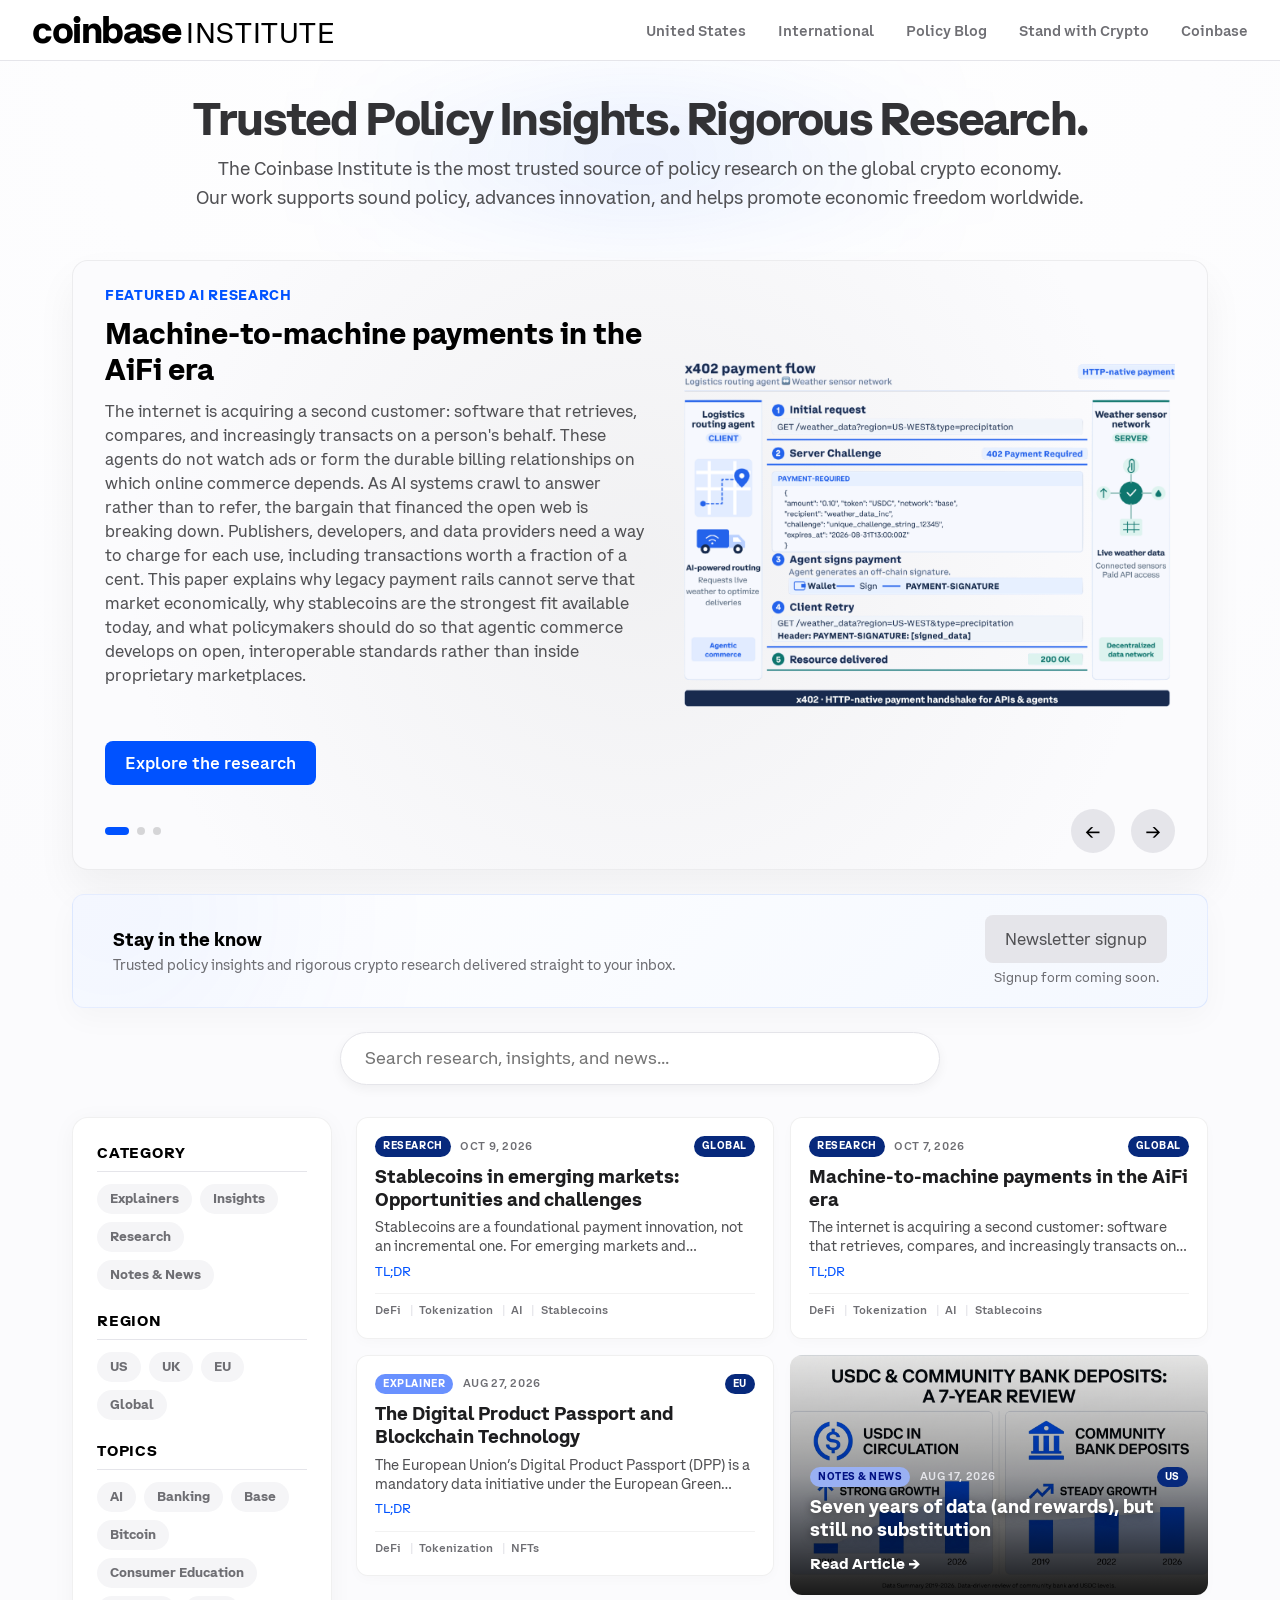
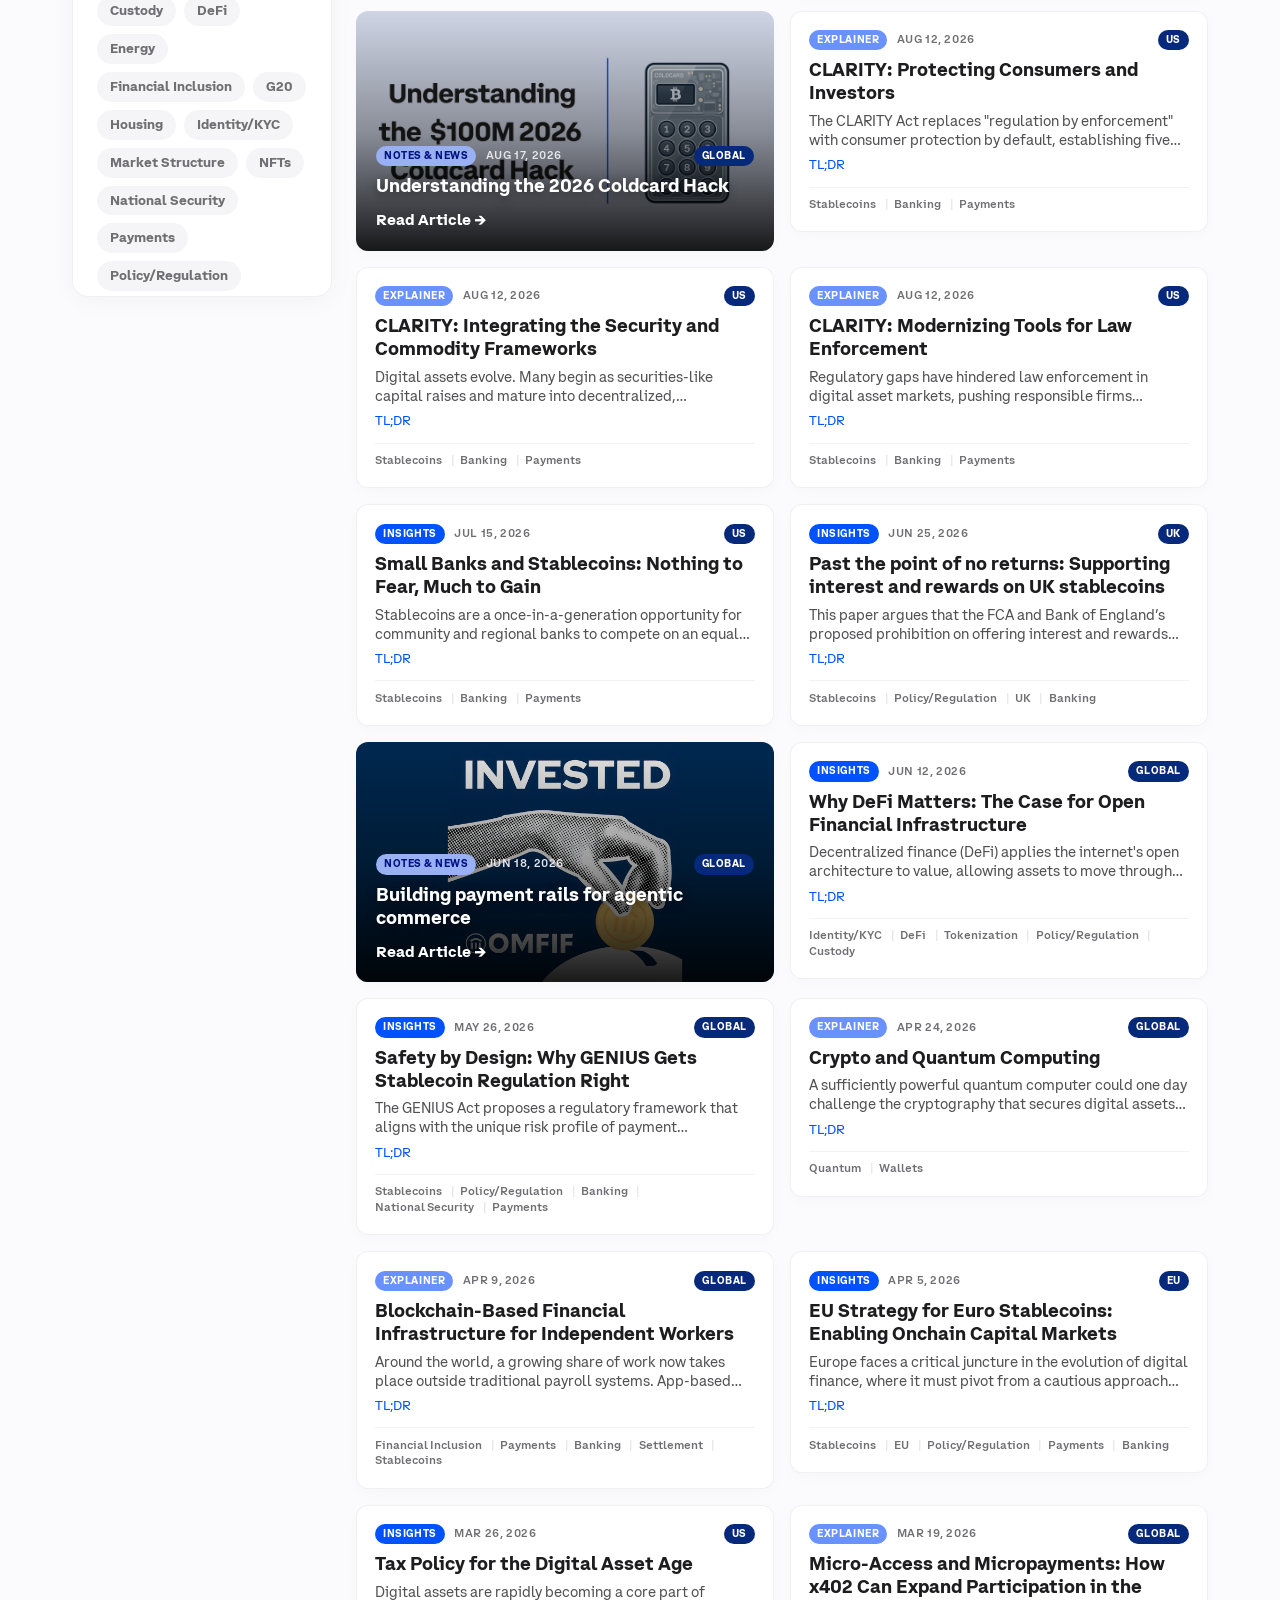
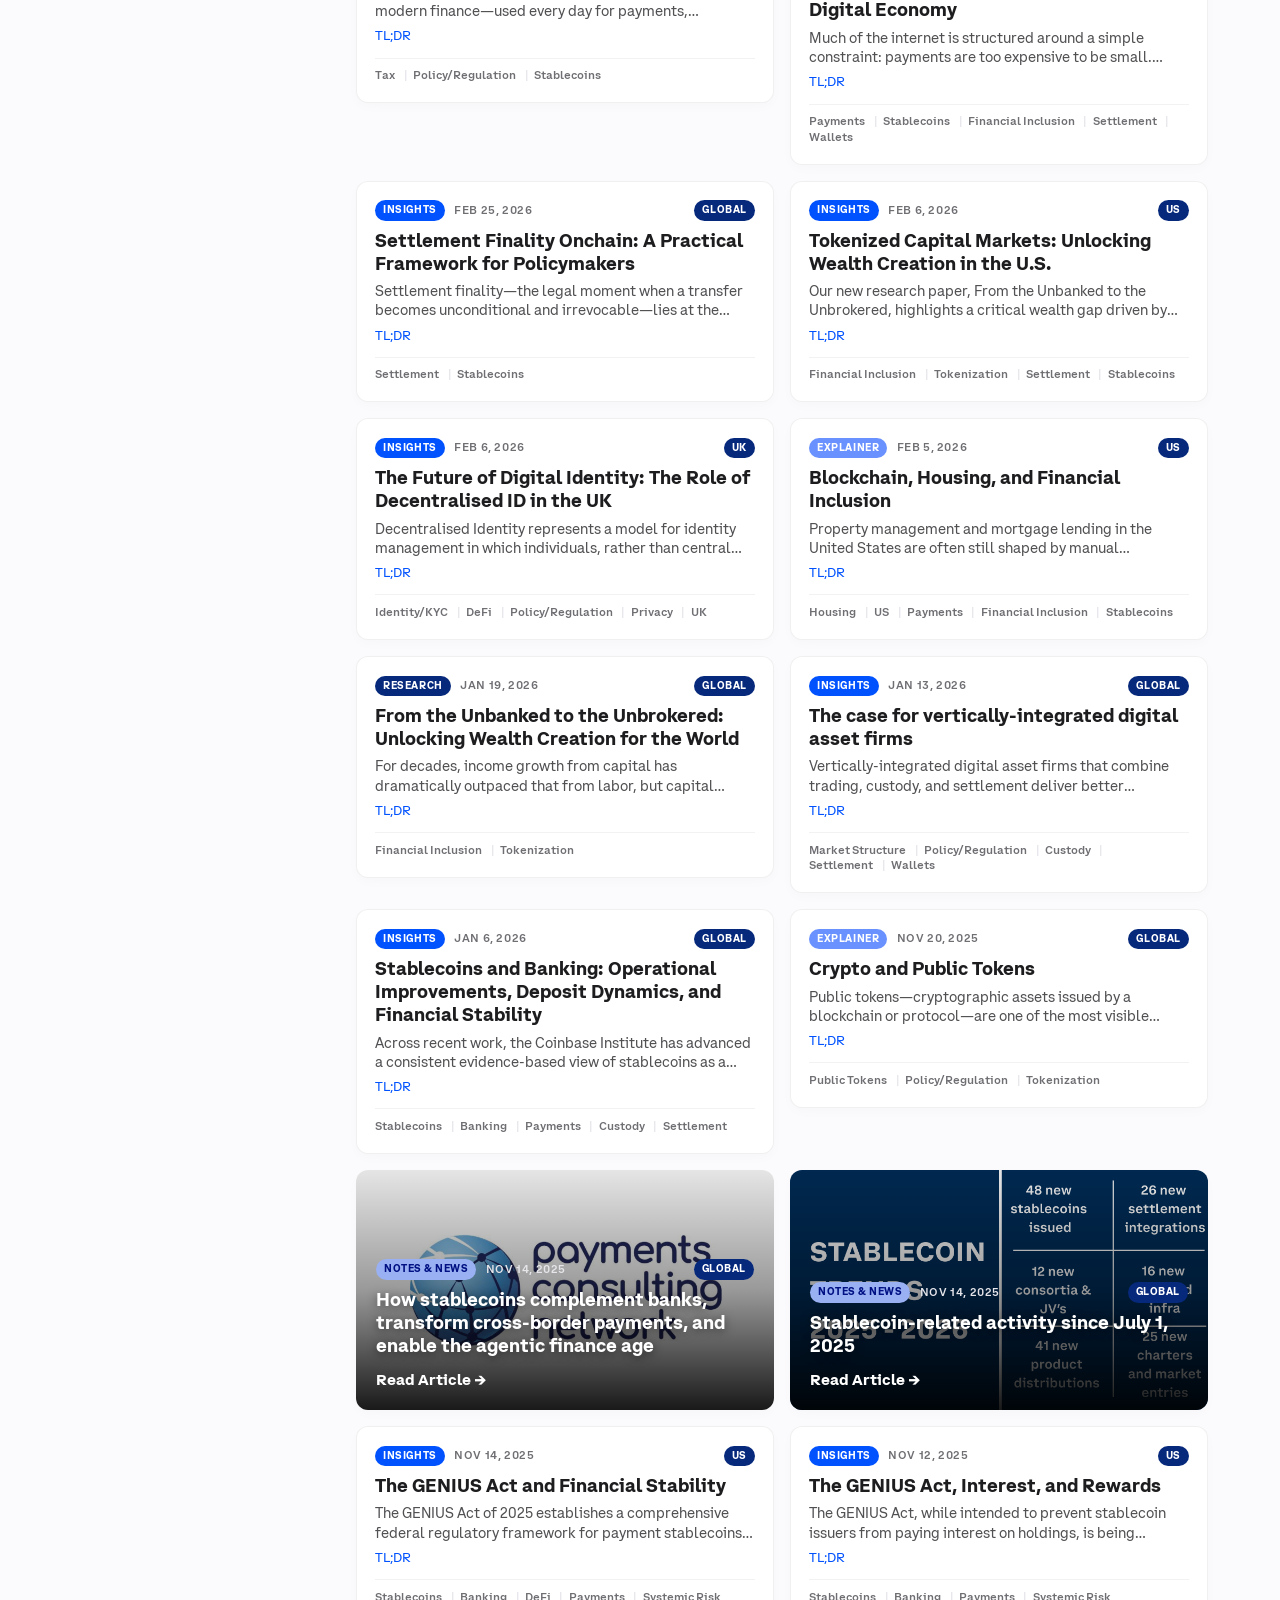
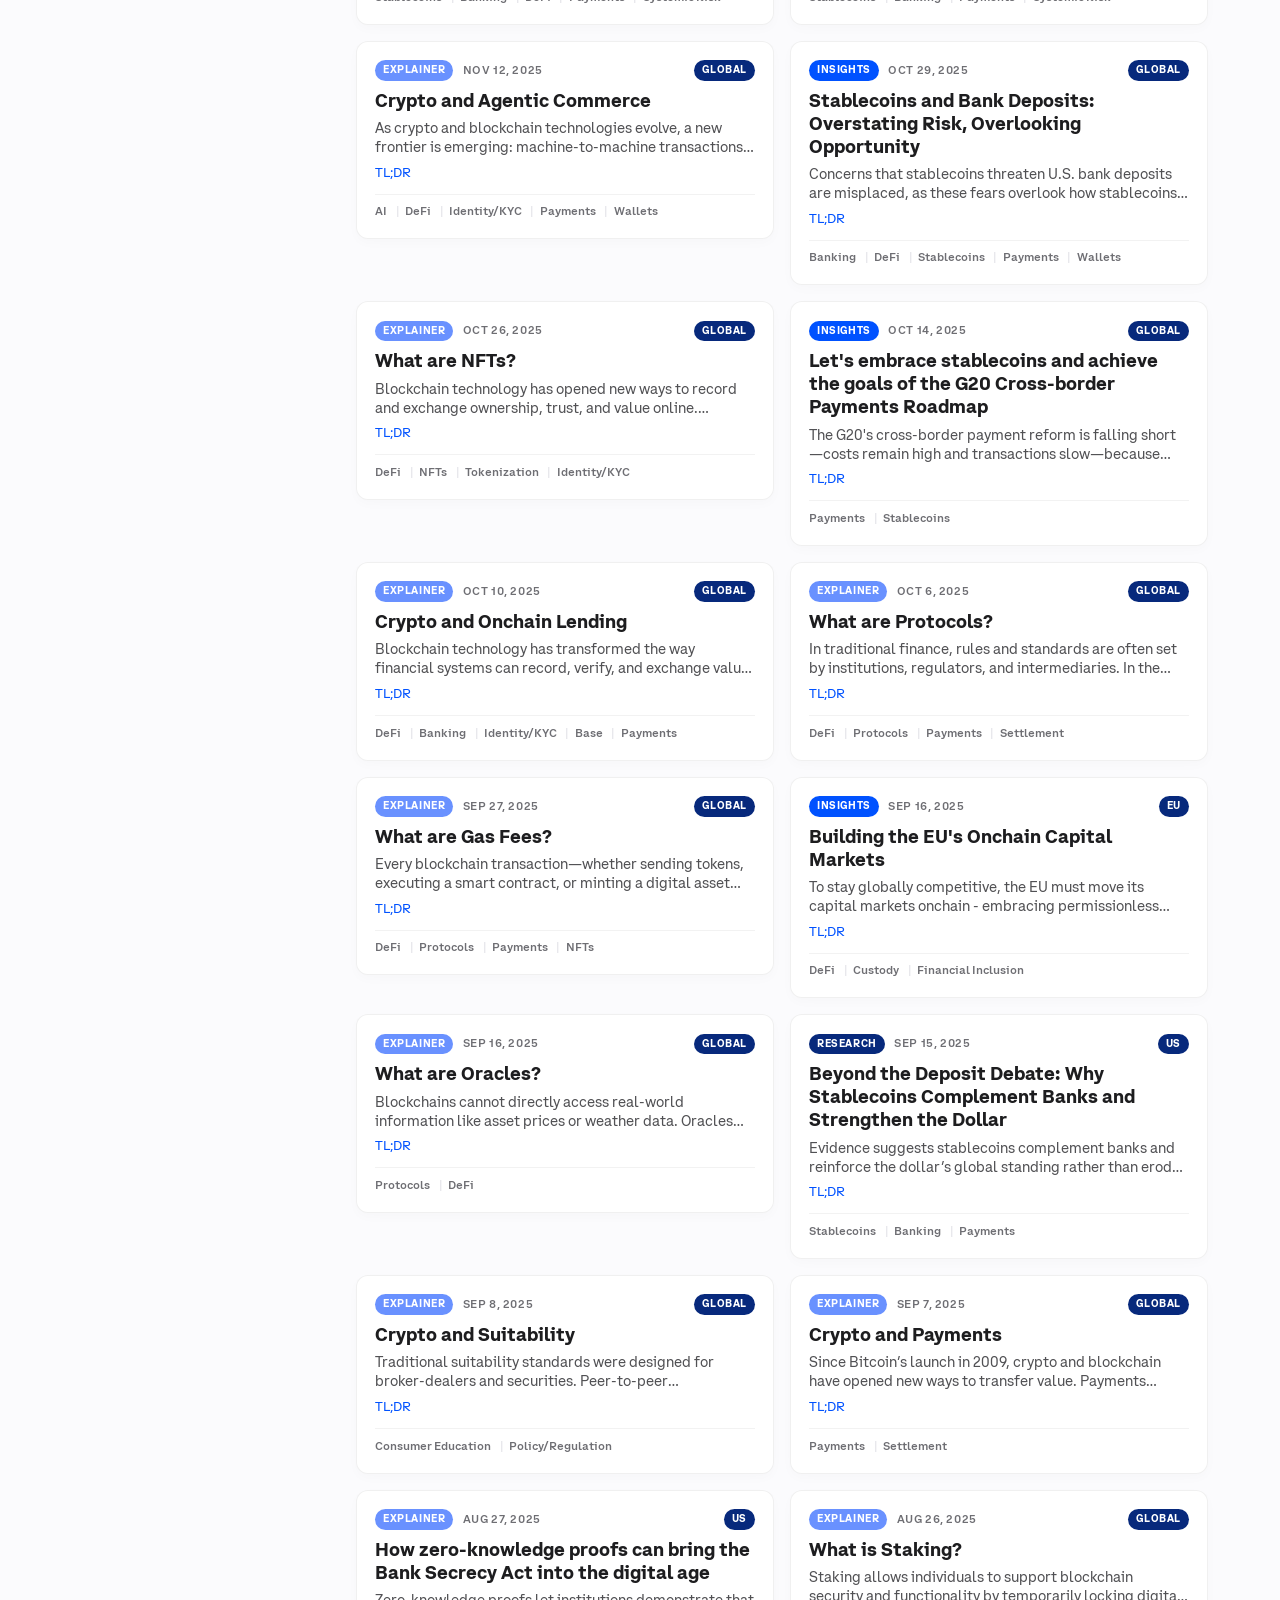
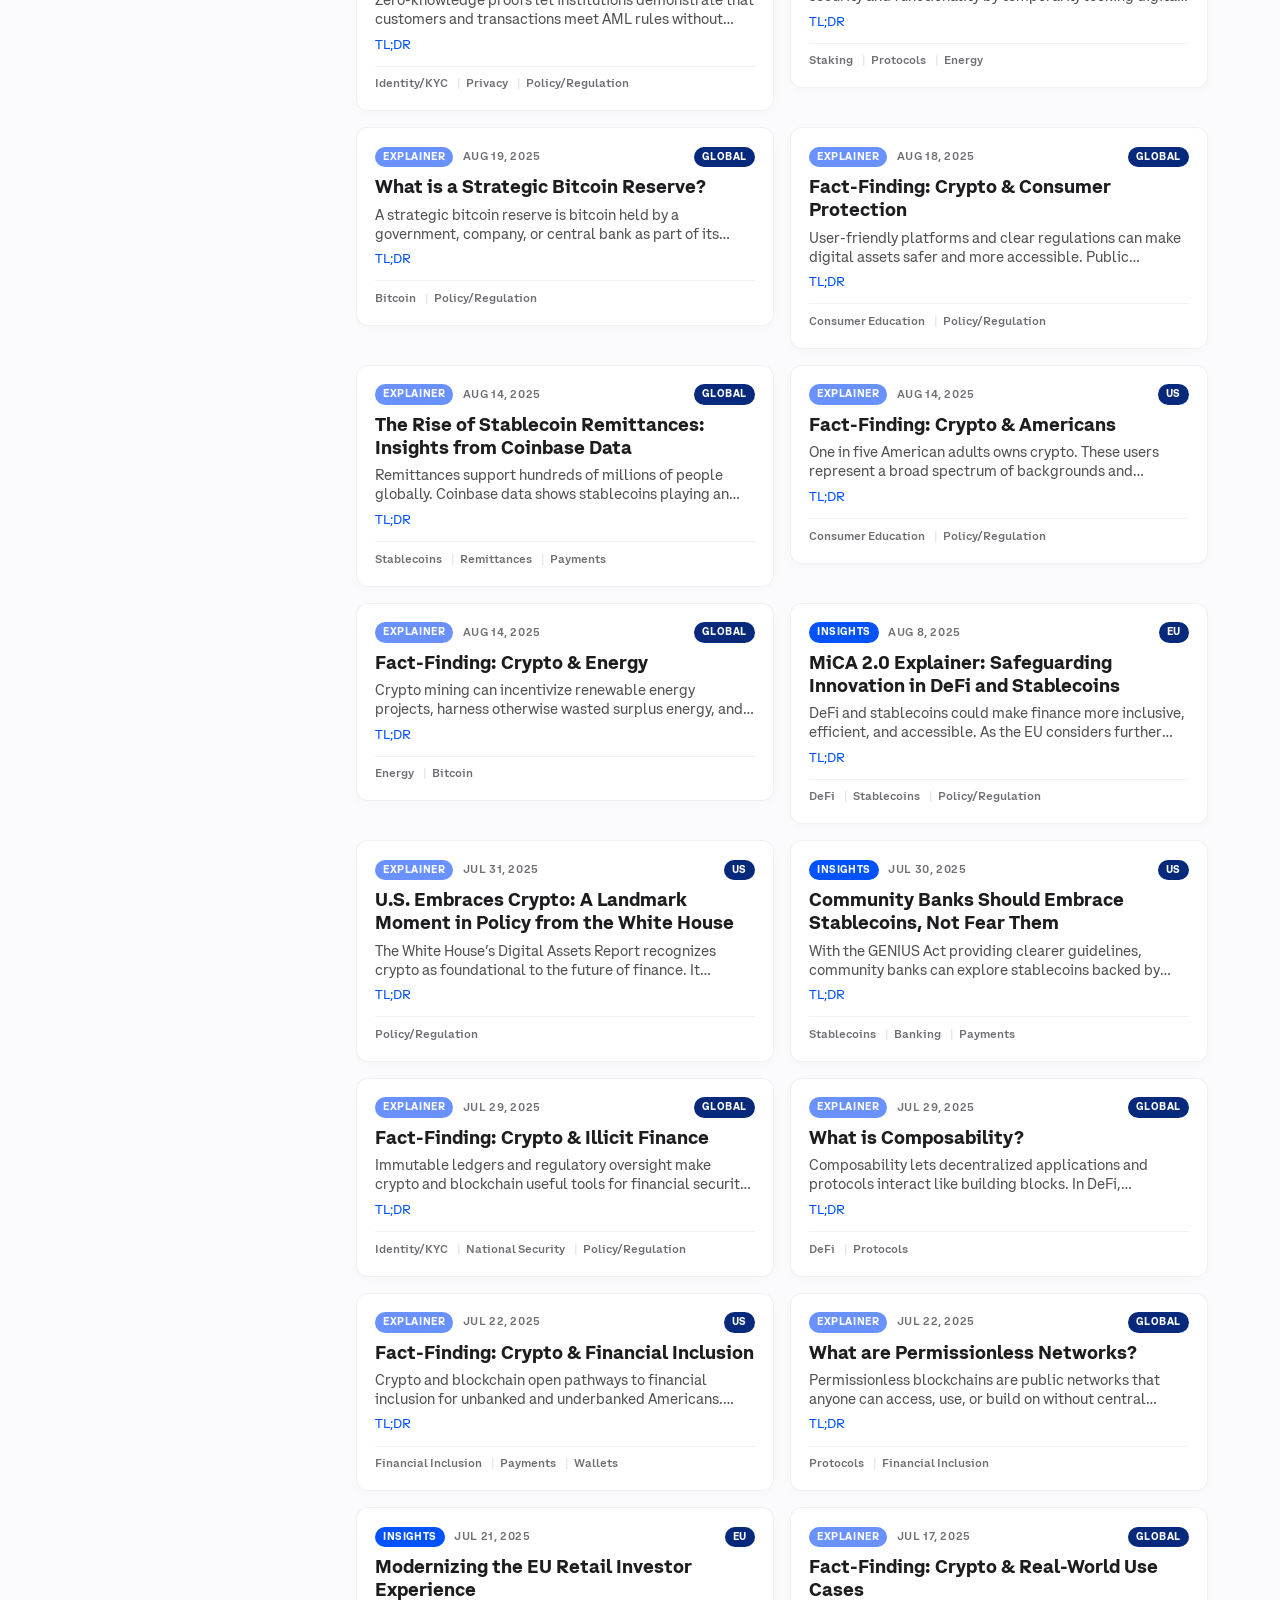
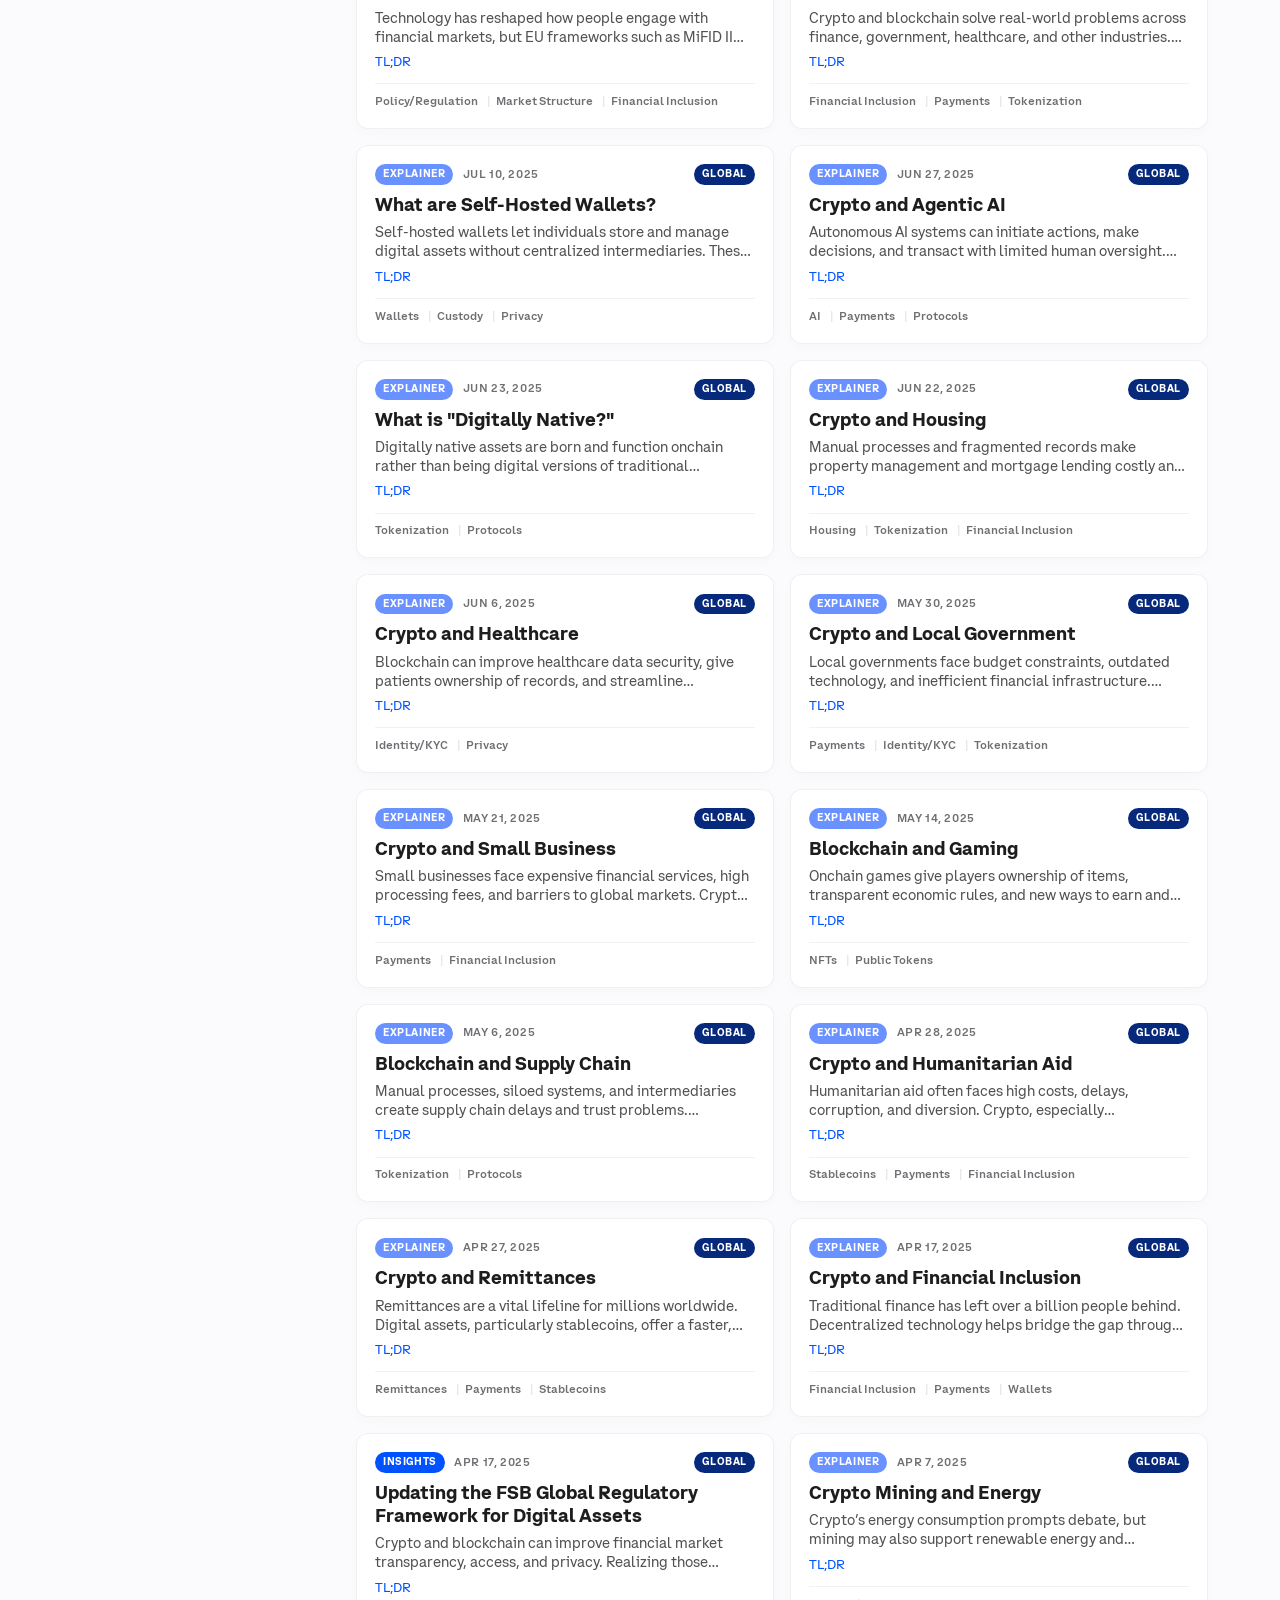
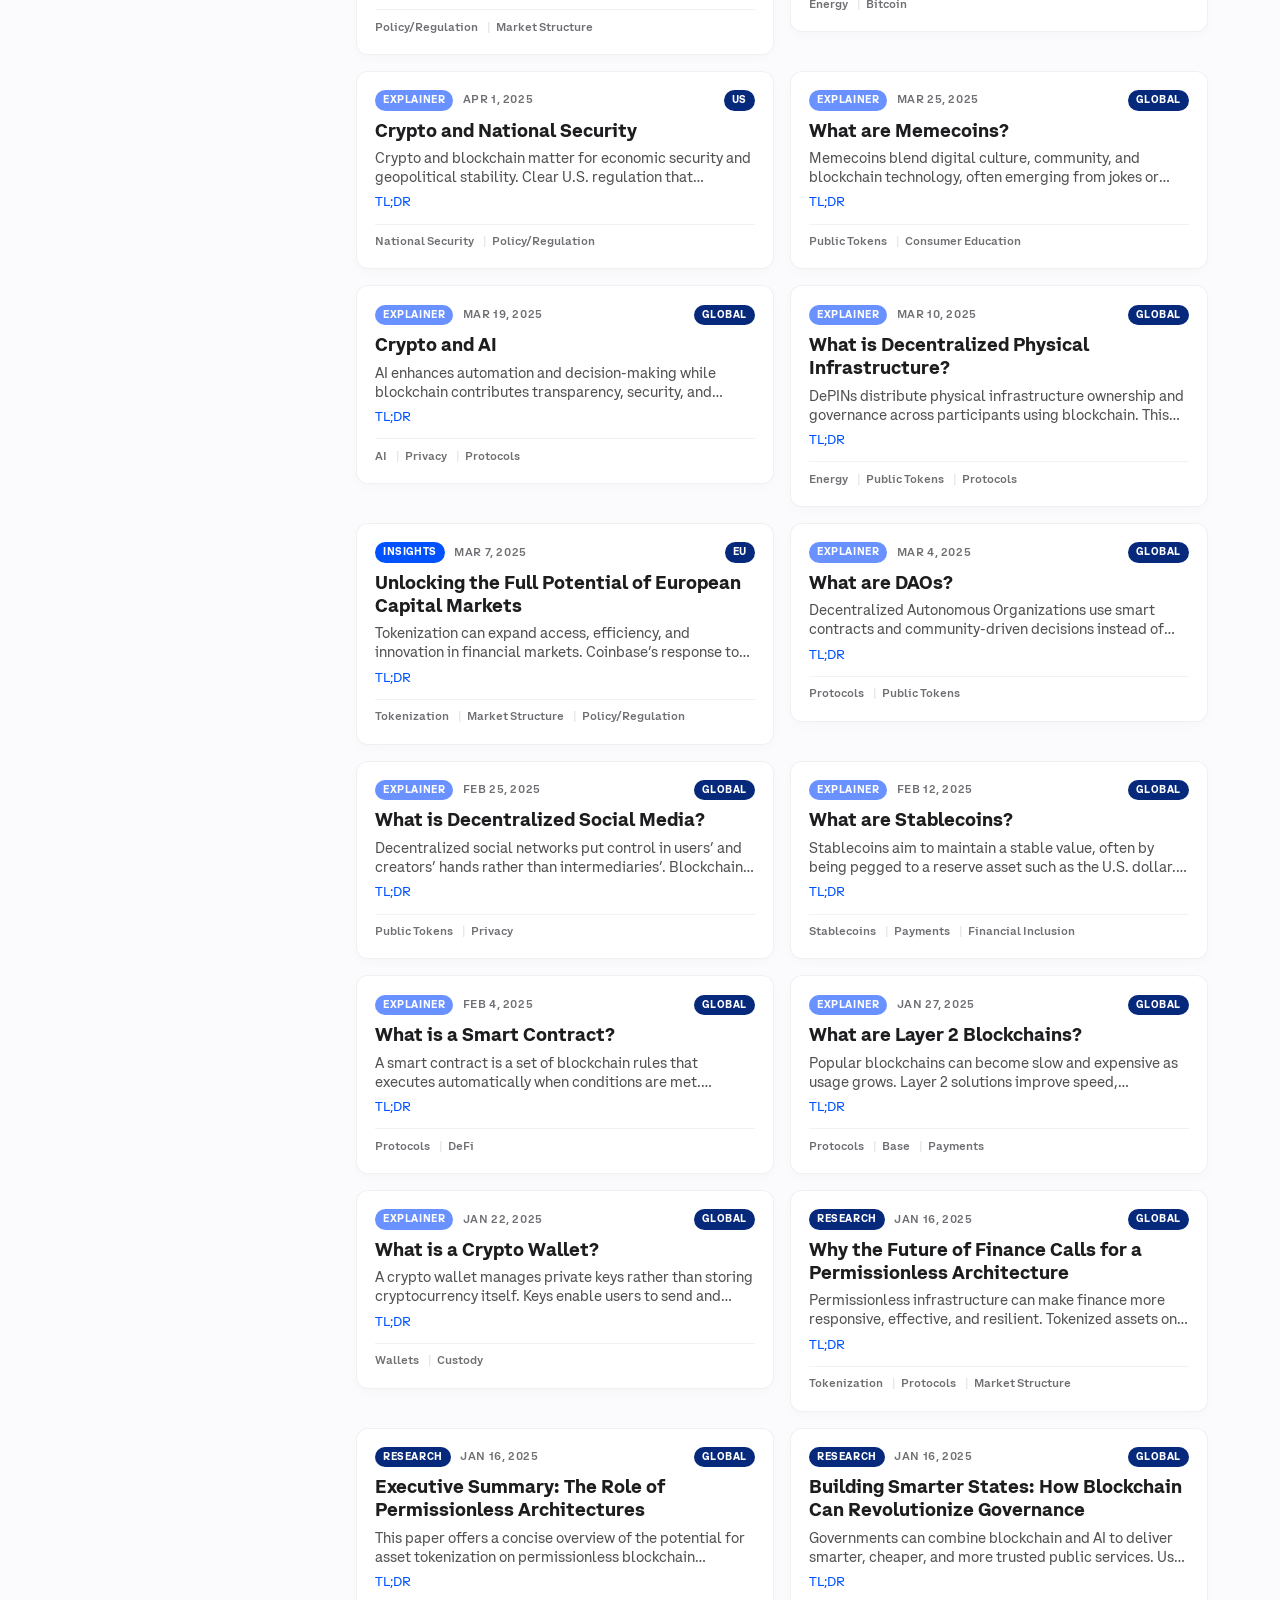
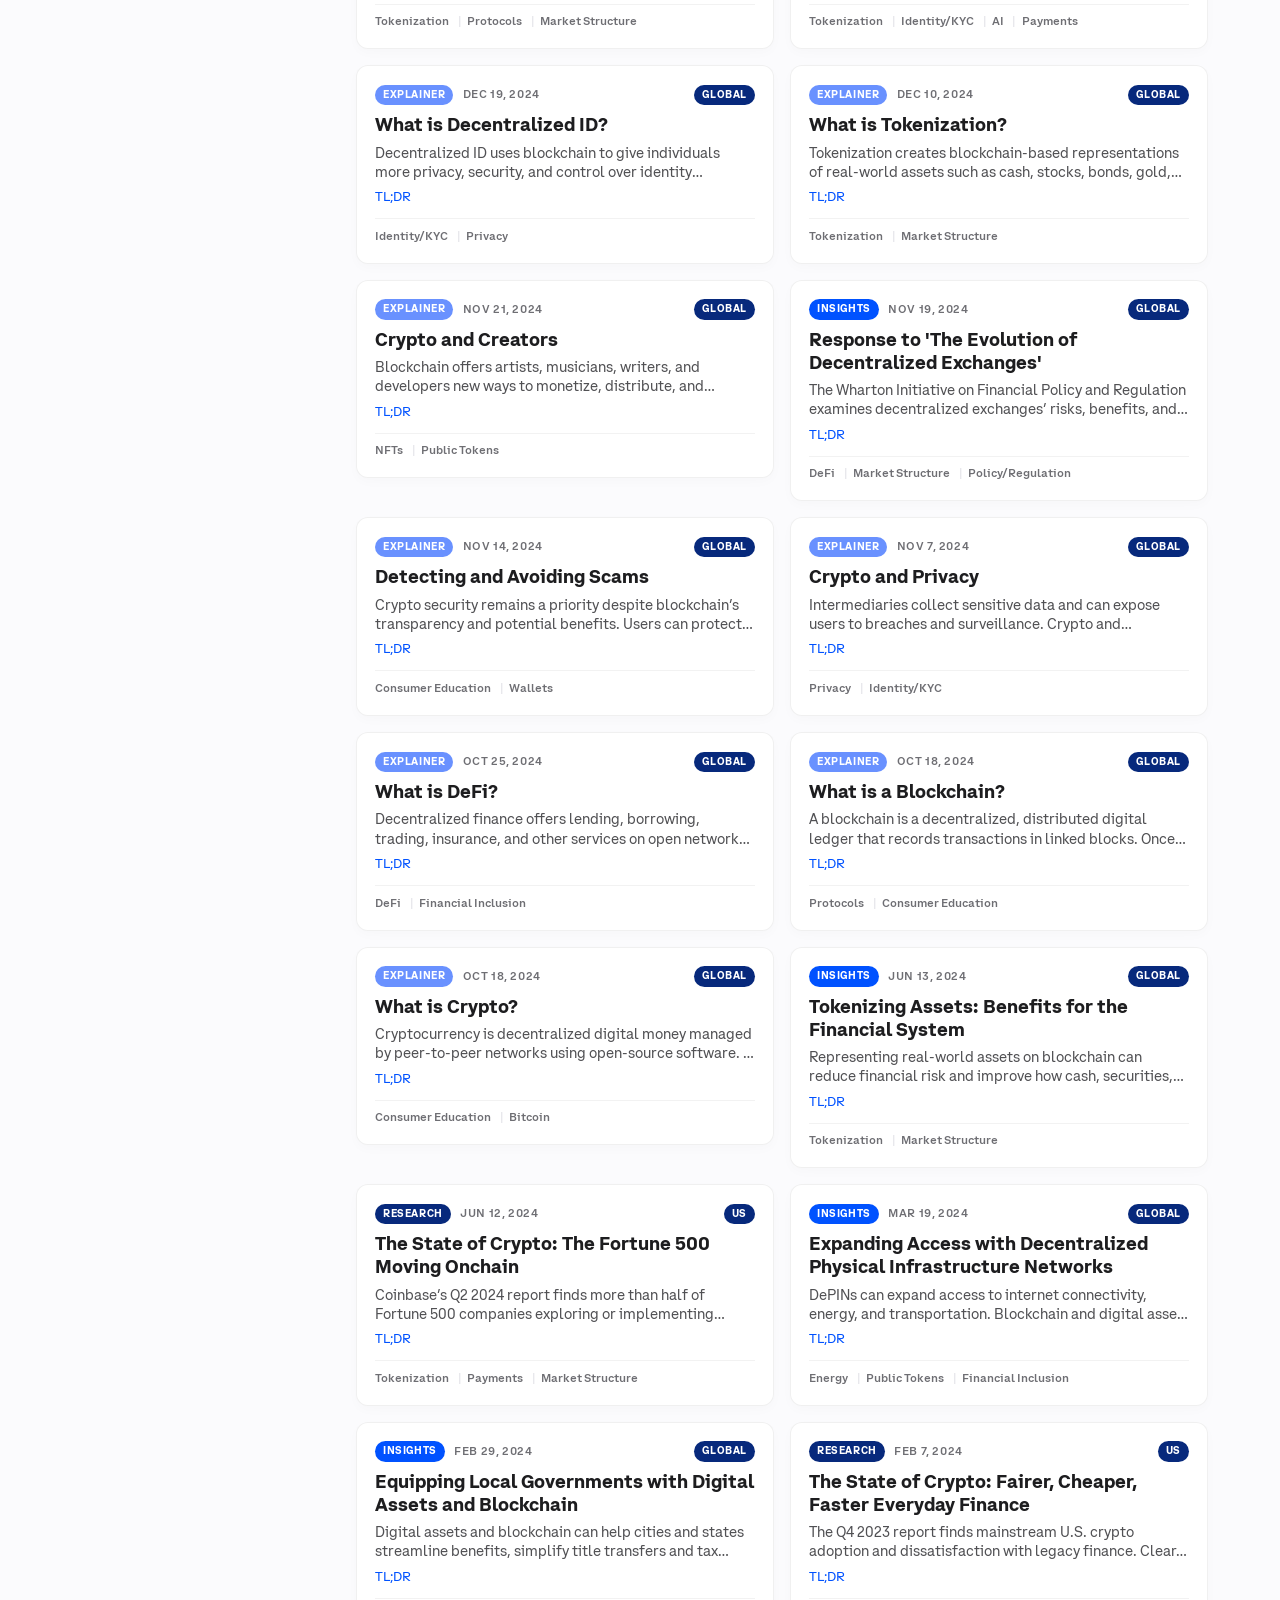
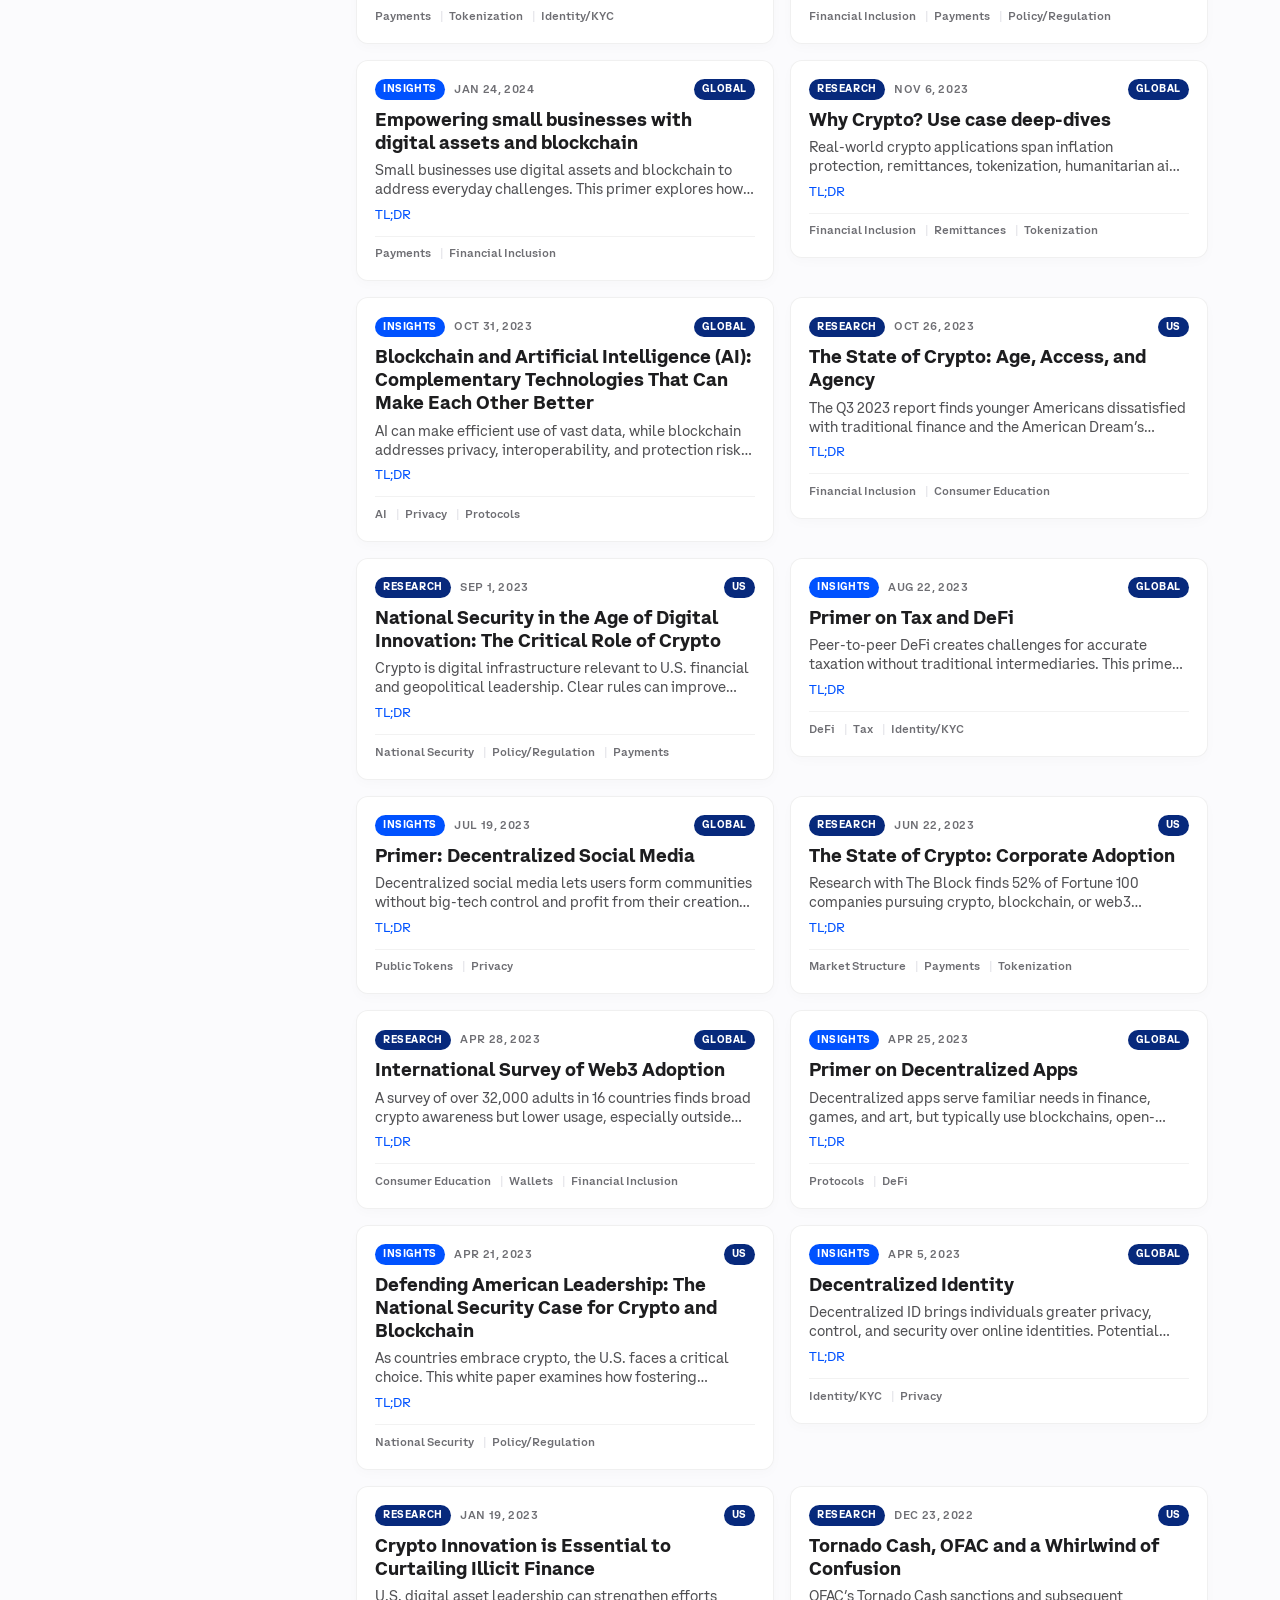
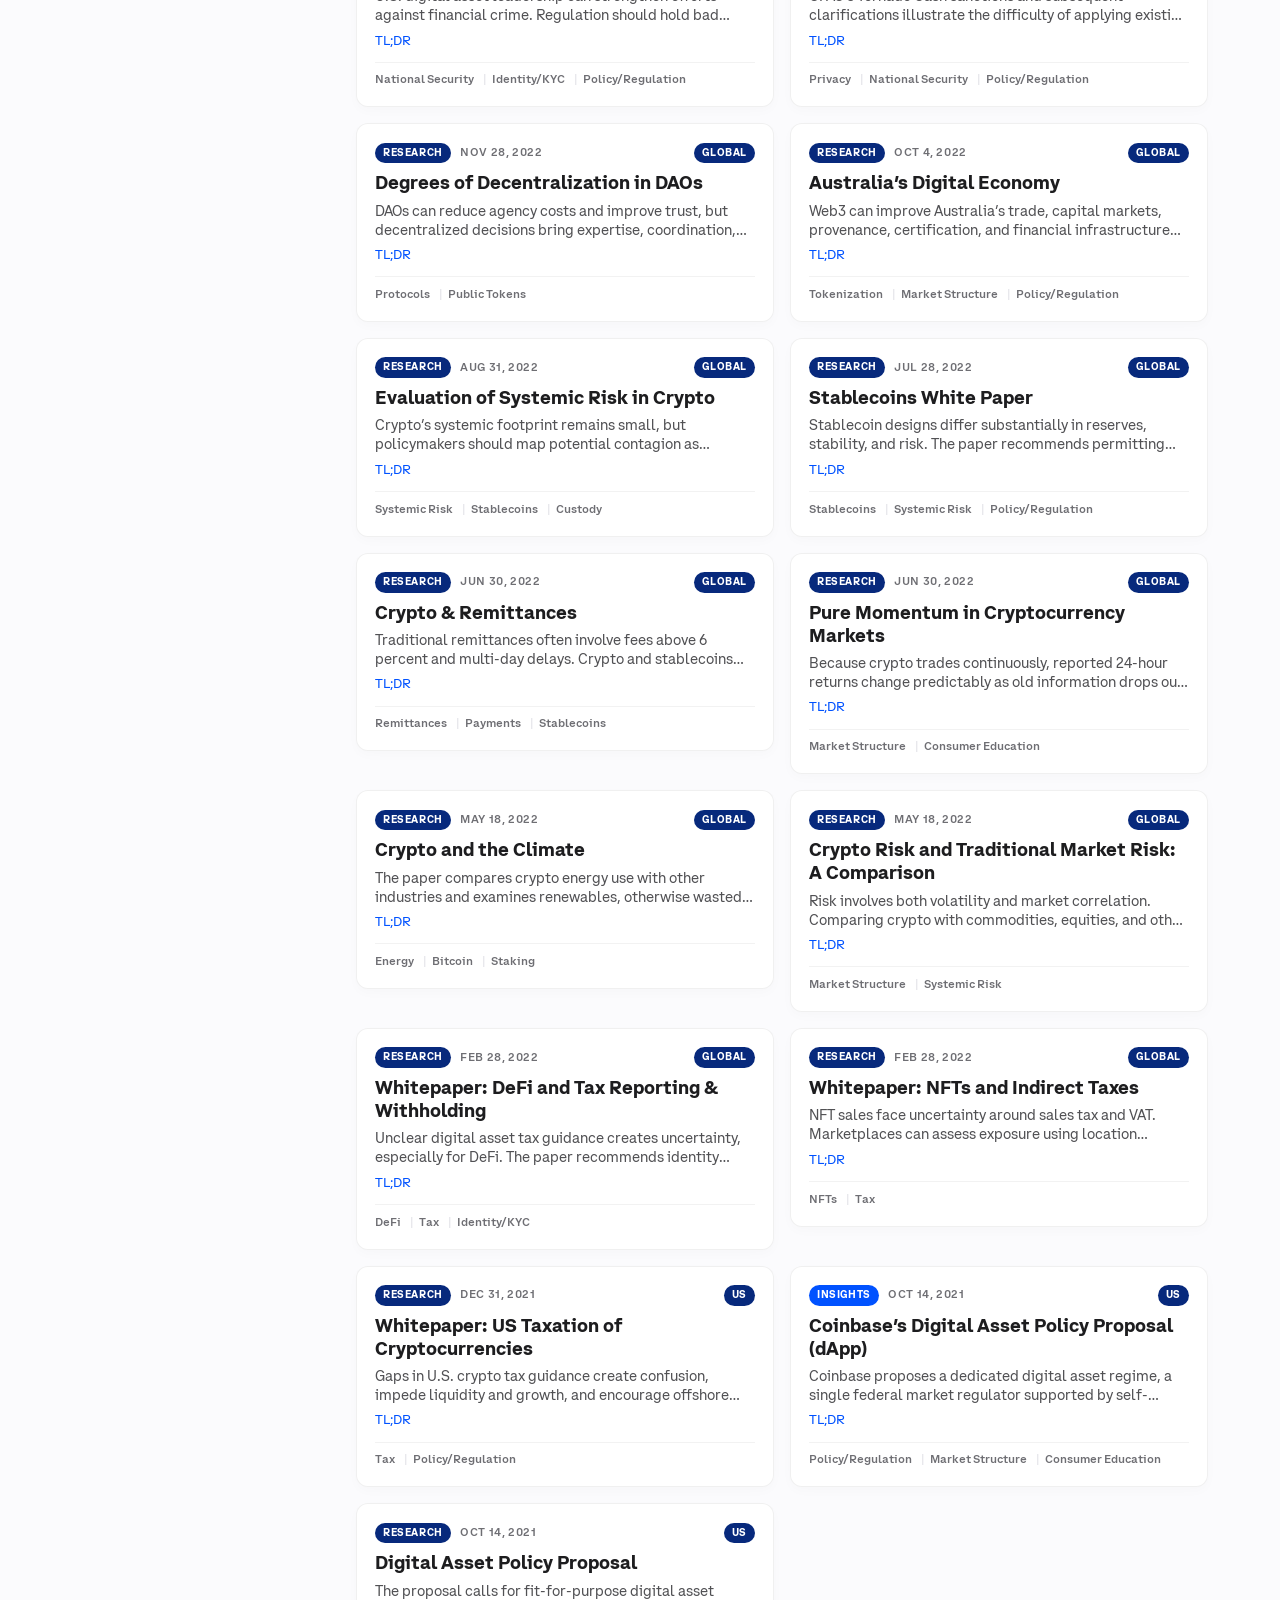
==== commit 9c1135eb: "Update index.html" ====
--- a/index.html
+++ b/index.html
@@ -1067,7 +1067,7 @@
         
         <div class="content-layout">
             <details class="checkbox-controls" id="researchFilters" open>
-                <summary class="filter-summary">Filter research <span id="filterCount"></span></summary>
+                <summary class="filter-summary">Filter content <span id="filterCount"></span></summary>
                 <div class="filter-fields">
                 <div class="filter-group">
                     <h4>Category</h4>
--- a/assets/css/design-notes.css
+++ b/assets/css/design-notes.css
@@ -0,0 +1,30 @@
+/* October design review. Coinbase blues; consistent blue region labels. */
+:root{--accent:#0052FF}
+.hero h1{font-size:clamp(2rem,3.5vw,3rem)!important;line-height:1.12!important}
+.hero p{font-size:1.15rem!important;line-height:1.55;max-width:960px!important}
+.hero{padding:1rem 0 1.5rem!important}
+.card .tldr,.card:hover .tldr{display:-webkit-box;-webkit-line-clamp:2!important;max-height:2.8em!important;margin-bottom:0!important}
+.card:hover{transform:none!important}
+/* Explicit expansion, never hover; links and buttons are separate controls. */
+.card .article-link{color:inherit;text-decoration:none}.card .article-link:hover{text-decoration:underline}
+.card .card-summary-toggle{align-self:flex-start;min-height:24px;margin-top:.25rem;padding:0;border:0;border-radius:0;background:transparent;color:#0052FF;font:inherit;font-size:.8rem;line-height:1.5;cursor:pointer}
+.card .card-summary-toggle:hover{text-decoration:underline}
+.card.is-summary-open .tldr,.card.is-summary-open:hover .tldr{display:block;-webkit-line-clamp:unset!important;max-height:none!important;overflow:visible}
+.card[data-category="notes-and-news"] .author-meta,.card[data-category="notes-and-news"] .tags-container{display:none}
+.card[data-category="notes-and-news"] .tldr{display:none!important}
+.card[data-category="notes-and-news"]::after{position:relative;bottom:auto!important;left:auto;opacity:1;margin-top:.75rem}
+.card[data-category="notes-and-news"] .card-meta,.card[data-category="notes-and-news"] h2{transform:none!important}
+.card[data-category="notes-and-news"]:hover .card-thumbnail{transform:none}
+.card[data-geo] .geo-tag,.filter-pill input.geo-cb:checked + span{background:#07297C!important;color:#fff!important;border-color:#07297C}
+.card[data-category="notes-and-news"] .category-tag,.filter-pill input[value="notes-and-news"]:checked + span{background:#99B0F3!important;color:#011082!important;border-color:#99B0F3}
+.card[data-category="research"] .category-tag,.filter-pill input[value="research"]:checked + span{background:#07297C!important;color:#fff!important;border-color:#07297C}
+.carousel-slide a.btn:hover{background:#1554F0!important}
+.signup-action{position:relative;z-index:2;flex-shrink:0;text-align:center}
+.signup-action button{font:inherit;background:#e5e5ea;color:#515154;border:0;border-radius:8px;padding:.8rem 1.25rem;min-height:44px;cursor:not-allowed}
+.signup-action p{font-size:.8rem;margin-top:.35rem;color:#6e6e73}
+@media(max-width:768px){
+ .hero{padding:0 0 1rem!important}.hero h1{font-size:clamp(1.75rem,6vw,2.5rem)!important}.hero p{font-size:1rem!important}
+ .carousel-slide .summary-toggle{border:1px solid #99B0F3;border-radius:8px;background:#f5f5f7;padding:.5rem .85rem;color:#0052FF;text-decoration:none;margin:.5rem 0;min-height:44px}
+ .signup-action{width:100%}.signup-action button{width:100%}
+}
+@media(max-width:768px) and (max-height:700px){.hero h1{font-size:1.5rem!important}.hero{padding:0!important}}
